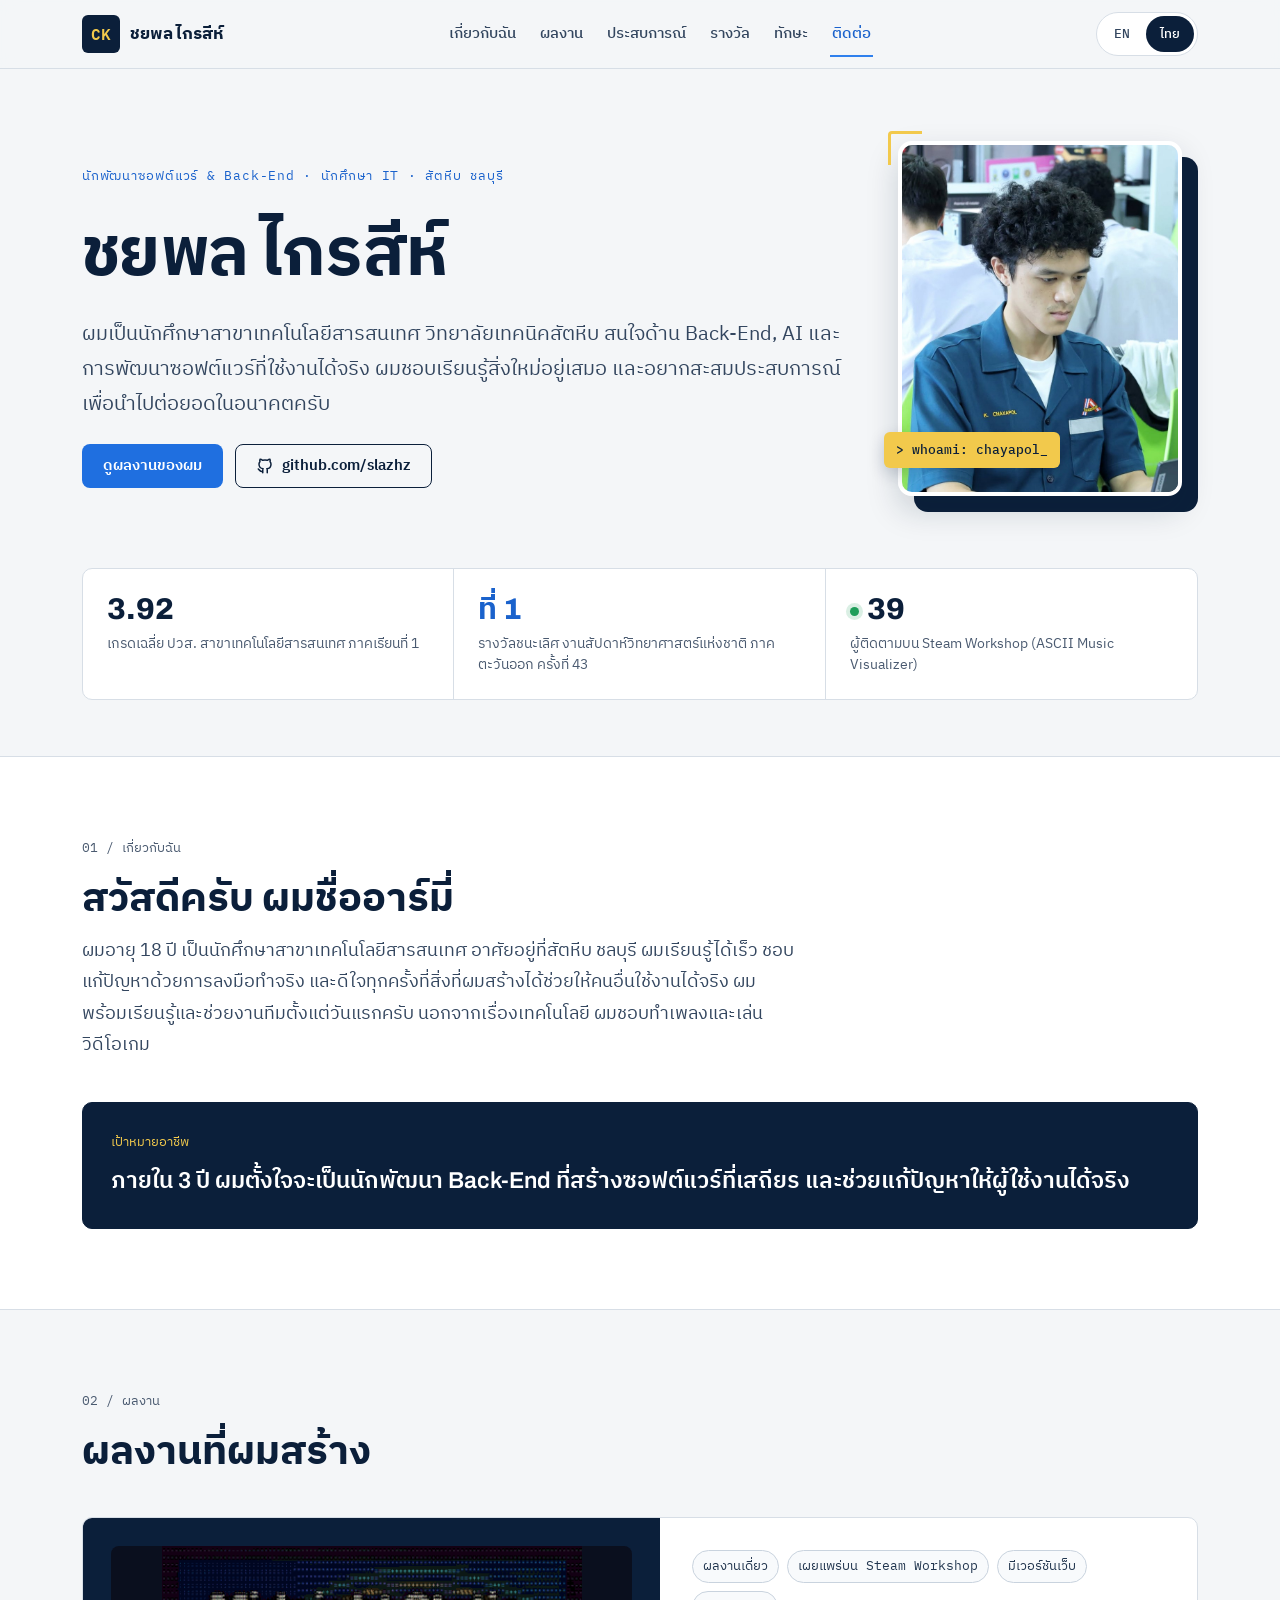
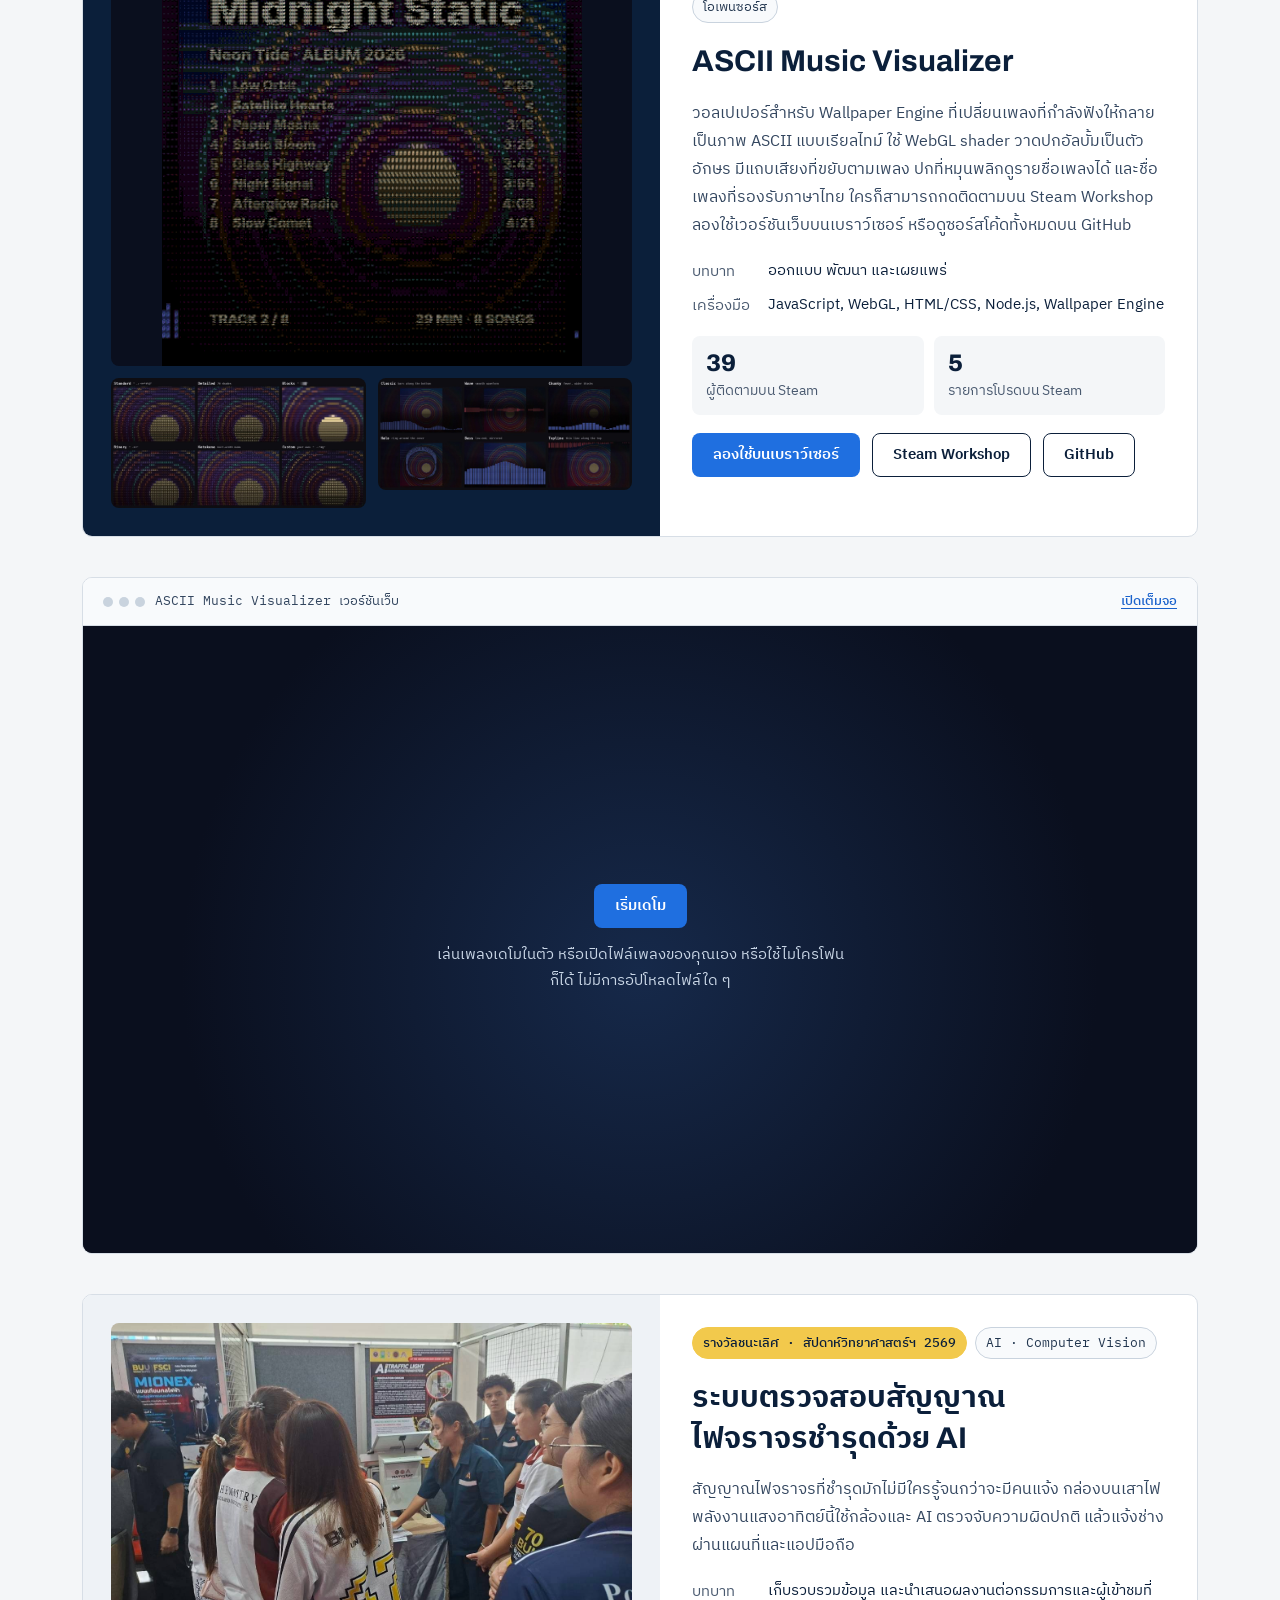
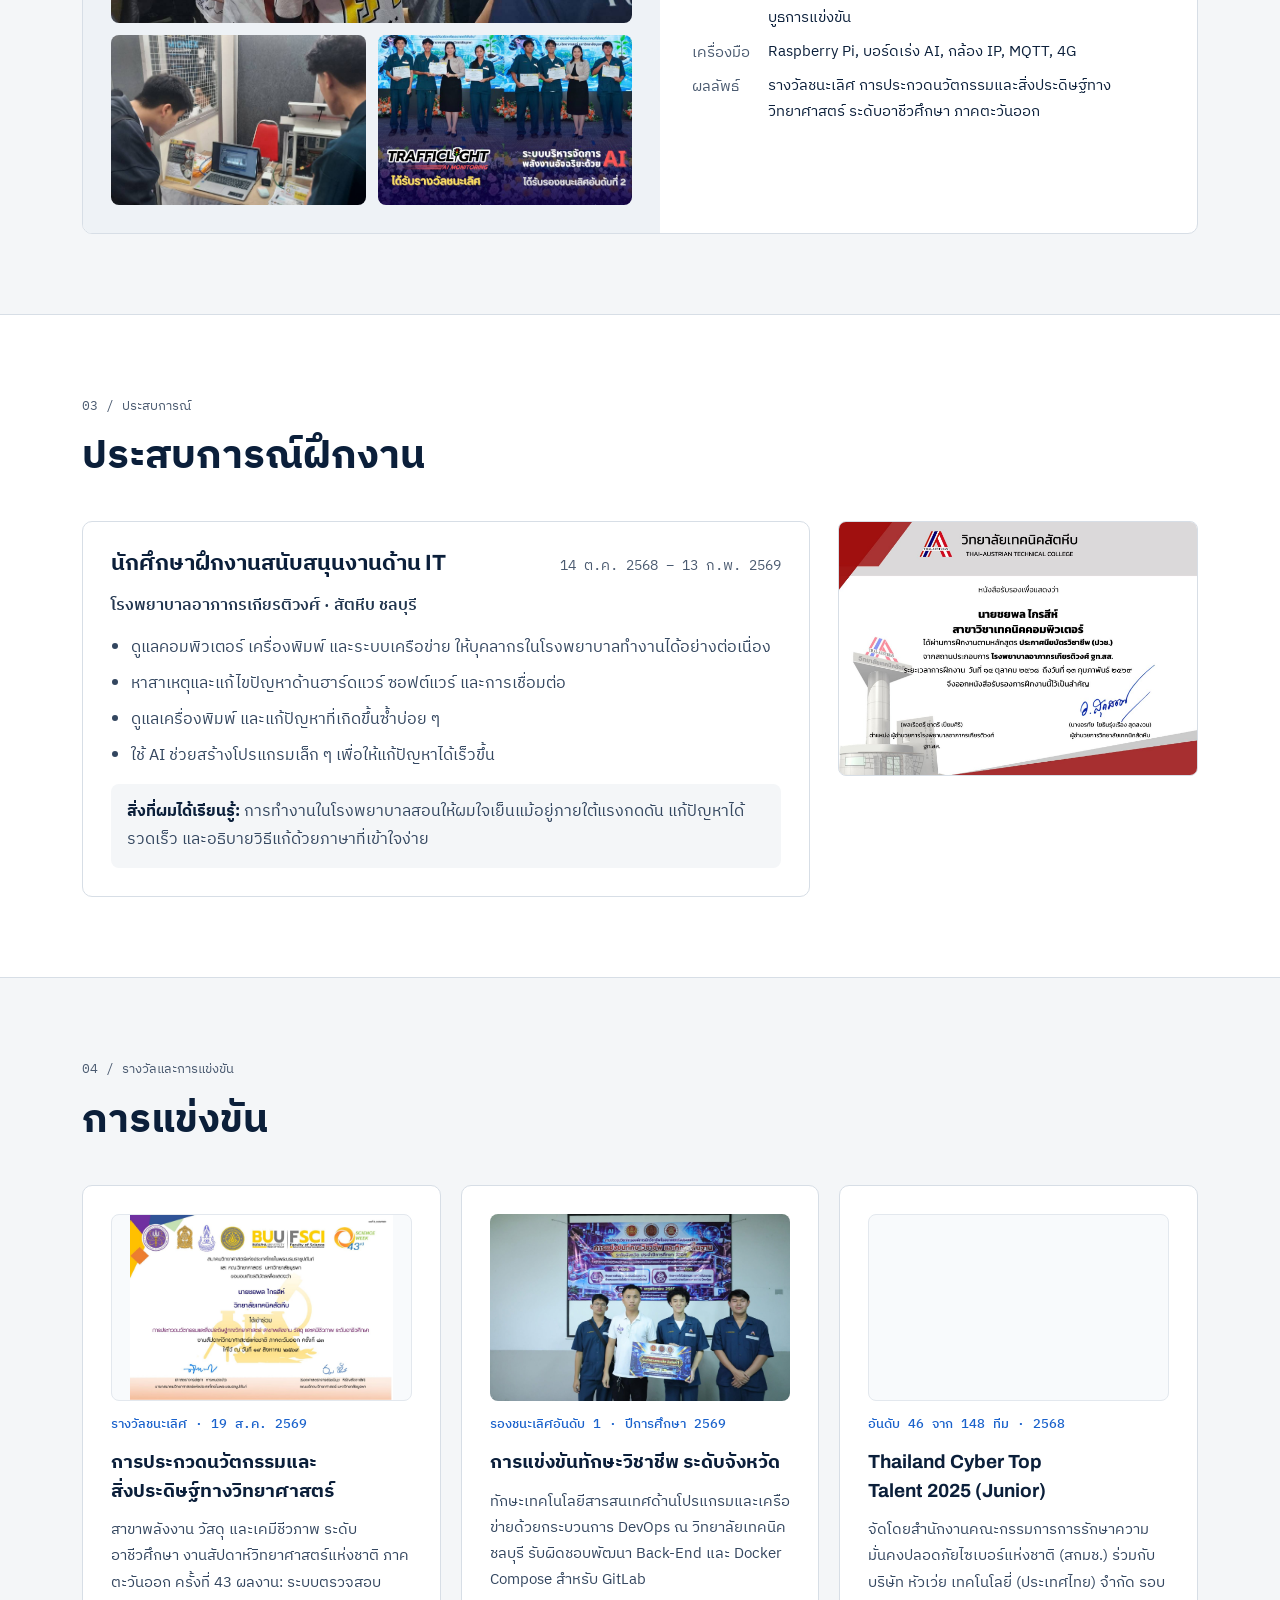
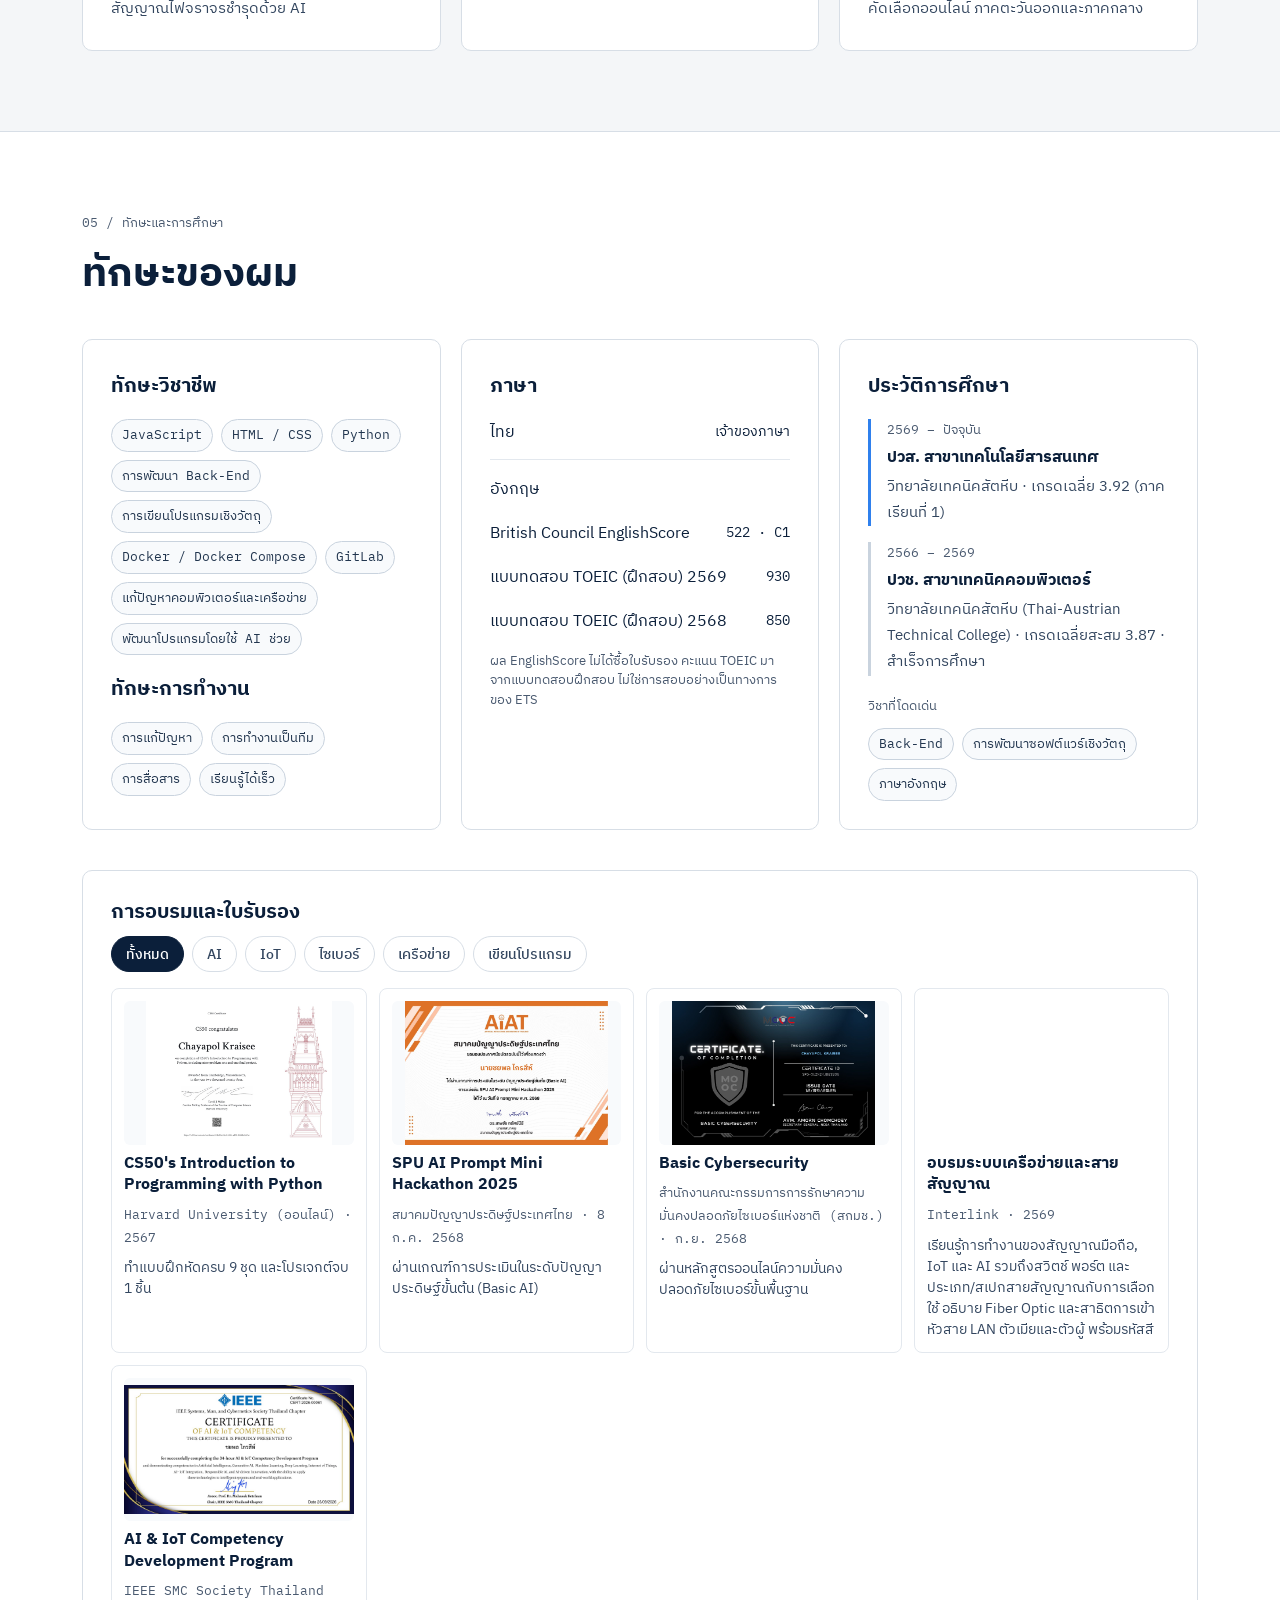
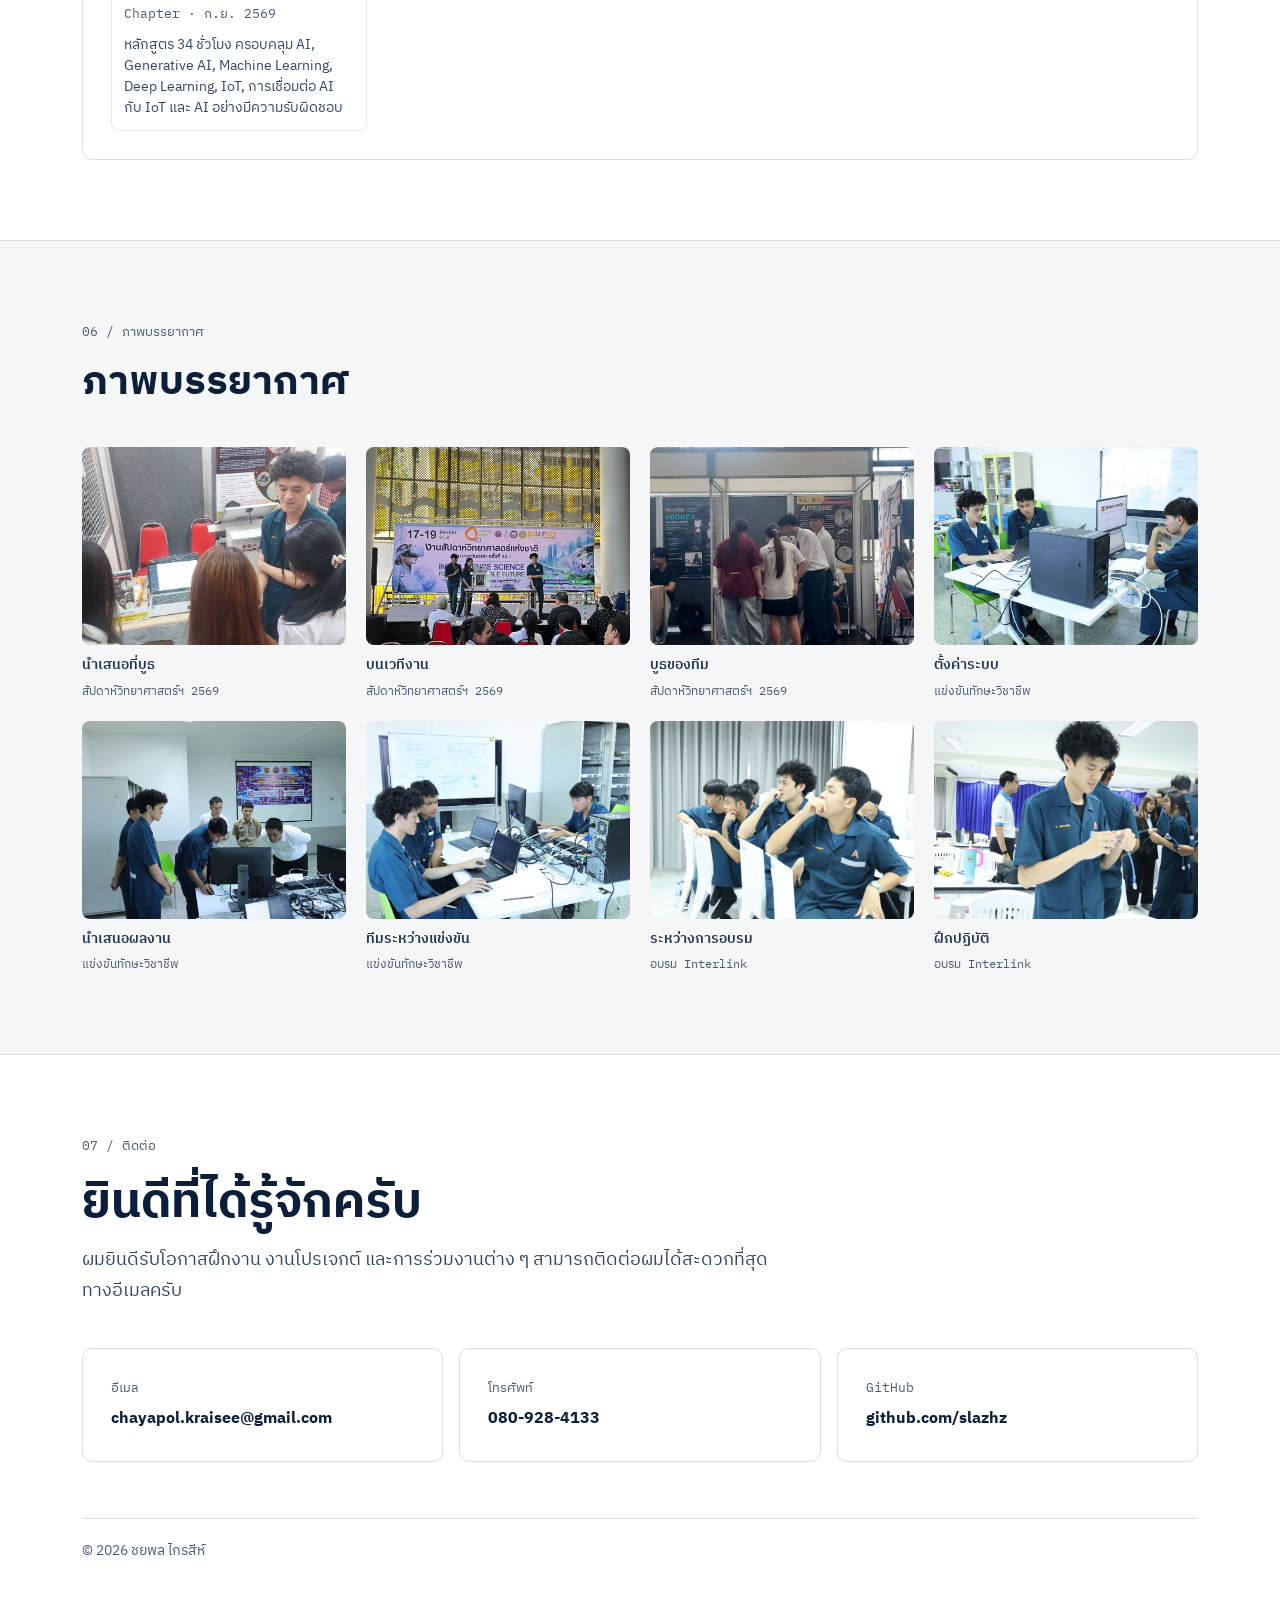
==== th/index.html @ 44bbb42d "feat: add interactive touches and pill language switch Certificate filters and viewer, nav highlight" ====
<!doctype html>
<html lang="th">
<head>
<meta charset="utf-8">
<meta name="viewport" content="width=device-width, initial-scale=1">
<title>ชยพล ไกรสีห์ — นักพัฒนา Back-End และนักศึกษา IT</title>
<meta name="description" content="พอร์ตโฟลิโอของชยพล ไกรสีห์ นักศึกษาสาขาเทคโนโลยีสารสนเทศ วิทยาลัยเทคนิคสัตหีบ ผู้สนใจด้าน Back-End, AI และ IoT รวมผลงาน ประสบการณ์ และรางวัล">
<link rel="canonical" href="https://slazhz.github.io/th/">
<link rel="alternate" hreflang="en" href="https://slazhz.github.io/">
<link rel="alternate" hreflang="th" href="https://slazhz.github.io/th/">
<link rel="alternate" hreflang="x-default" href="https://slazhz.github.io/">
<meta property="og:type" content="website">
<meta property="og:title" content="ชยพล ไกรสีห์ — พอร์ตโฟลิโอ">
<meta property="og:description" content="นักศึกษา IT ที่สร้างผลงานด้าน Back-End, AI และ IoT ผู้สร้าง ASCII Music Visualizer บน Steam Workshop">
<meta property="og:url" content="https://slazhz.github.io/th/">
<meta property="og:image" content="https://slazhz.github.io/assets/img/profile.jpg">
<meta name="twitter:card" content="summary">
<meta name="theme-color" content="#0B1F3A">
<link rel="icon" href="../assets/img/favicon.svg" type="image/svg+xml">
<link rel="preconnect" href="https://fonts.googleapis.com">
<link rel="preconnect" href="https://fonts.gstatic.com" crossorigin>
<link rel="stylesheet" href="https://fonts.googleapis.com/css2?family=Archivo:wght@500;700;800&family=IBM+Plex+Sans+Thai:wght@400;500;600;700&family=IBM+Plex+Sans:wght@400;500;600&family=IBM+Plex+Mono:wght@400;500;600&display=swap">
<link rel="stylesheet" href="../assets/css/style.css">
<script src="../assets/js/main.js" defer></script>
</head>
<body>
<a class="skip" href="#main">ข้ามไปยังเนื้อหา</a>

<header class="site-header">
  <div class="wrap">
    <a class="brand" href="#top" aria-label="ชยพล ไกรสีห์ กลับไปด้านบน">
      <span class="brand-mark" aria-hidden="true">CK</span>
      <span class="brand-name">ชยพล ไกรสีห์</span>
    </a>
    <nav class="nav" aria-label="หัวข้อ">
      <a href="#about">เกี่ยวกับฉัน</a>
      <a href="#projects">ผลงาน</a>
      <a href="#experience">ประสบการณ์</a>
      <a href="#awards">รางวัล</a>
      <a href="#skills">ทักษะ</a>
      <a href="#contact">ติดต่อ</a>
    </nav>
    <div class="lang" aria-label="ภาษา">
      <a href="../" lang="en" hreflang="en" title="Switch to English">EN</a>
      <span aria-current="true">ไทย</span>
    </div>
  </div>
</header>

<main id="main">

<section id="top" class="hero">
  <div class="wrap">
    <div class="hero-grid">
      <div class="hero-text">
        <p class="eyebrow">นักพัฒนาซอฟต์แวร์ &amp; Back-End · นักศึกษา IT · สัตหีบ ชลบุรี</p>
        <h1 class="hero-title">ชยพล ไกรสีห์</h1>
        <p class="lead">ผมเป็นนักศึกษาสาขาเทคโนโลยีสารสนเทศ วิทยาลัยเทคนิคสัตหีบ สนใจด้าน Back-End, AI และการพัฒนาซอฟต์แวร์ที่ใช้งานได้จริง ผมชอบเรียนรู้สิ่งใหม่อยู่เสมอ และอยากสะสมประสบการณ์เพื่อนำไปต่อยอดในอนาคตครับ</p>
        <div class="actions">
          <a class="btn btn-primary" href="#projects">ดูผลงานของผม</a>
          <a class="btn btn-ghost" href="https://github.com/slazhz">
            <svg width="18" height="18" viewBox="0 0 24 24" fill="none" stroke="currentColor" stroke-width="2" stroke-linecap="round" stroke-linejoin="round" aria-hidden="true"><path d="M9 19c-4.3 1.4-4.3-2.5-6-3m12 5v-3.5c0-1 .1-1.4-.5-2 2.8-.3 5.5-1.4 5.5-6a4.6 4.6 0 0 0-1.3-3.2 4.2 4.2 0 0 0-.1-3.2s-1.1-.3-3.5 1.3a12.3 12.3 0 0 0-6.2 0C6.5 2.8 5.4 3.1 5.4 3.1a4.2 4.2 0 0 0-.1 3.2A4.6 4.6 0 0 0 4 9.5c0 4.6 2.7 5.7 5.5 6-.6.6-.6 1.2-.5 2V21"/></svg>
            github.com/slazhz
          </a>
        </div>
      </div>
      <div class="portrait">
        <img src="../assets/img/profile.jpg" width="800" height="1000" alt="ชยพล ไกรสีห์ ขณะทำงานบนโน้ตบุ๊ก" fetchpriority="high">
        <span class="portrait-tag">&gt; whoami: chayapol_</span>
      </div>
    </div>

    <div class="stats">
      <div class="stat">
        <div class="stat-n">3.92</div>
        <div class="stat-l">เกรดเฉลี่ย ปวส. สาขาเทคโนโลยีสารสนเทศ ภาคเรียนที่ 1</div>
      </div>
      <div class="stat">
        <div class="stat-n hi">ที่ 1</div>
        <div class="stat-l">รางวัลชนะเลิศ งานสัปดาห์วิทยาศาสตร์แห่งชาติ ภาคตะวันออก ครั้งที่ 43</div>
      </div>
      <div class="stat">
        <div class="stat-n"><span class="live-dot" aria-hidden="true"></span><span data-steam="subscriptions">Live</span></div>
        <div class="stat-l">ผู้ติดตามบน Steam Workshop (ASCII Music Visualizer)</div>
      </div>
    </div>
  </div>
</section>

<section id="about" class="section section--white">
  <div class="wrap">
    <div class="section-head">
      <span class="secnum">01 / เกี่ยวกับฉัน</span>
      <h2 class="h2">สวัสดีครับ ผมชื่ออาร์มี่</h2>
      <p class="lead">ผมอายุ 18 ปี เป็นนักศึกษาสาขาเทคโนโลยีสารสนเทศ อาศัยอยู่ที่สัตหีบ ชลบุรี ผมเรียนรู้ได้เร็ว ชอบแก้ปัญหาด้วยการลงมือทำจริง และดีใจทุกครั้งที่สิ่งที่ผมสร้างได้ช่วยให้คนอื่นใช้งานได้จริง ผมพร้อมเรียนรู้และช่วยงานทีมตั้งแต่วันแรกครับ นอกจากเรื่องเทคโนโลยี ผมชอบทำเพลงและเล่นวิดีโอเกม</p>
    </div>
    <div class="card goal">
      <span class="goal-label">เป้าหมายอาชีพ</span>
      <p>ภายใน 3 ปี ผมตั้งใจจะเป็นนักพัฒนา Back-End ที่สร้างซอฟต์แวร์ที่เสถียร และช่วยแก้ปัญหาให้ผู้ใช้งานได้จริง</p>
    </div>
  </div>
</section>

<section id="projects" class="section">
  <div class="wrap">
    <div class="section-head">
      <span class="secnum">02 / ผลงาน</span>
      <h2 class="h2">ผลงานที่ผมสร้าง</h2>
    </div>

    <article class="card project" aria-labelledby="p-amv">
      <div class="project-media project-media--dark">
        <img src="../assets/img/visualizer.gif" width="400" height="400" alt="วอลเปเปอร์ขณะเล่นเพลง แสดงเป็นภาพ ASCII แบบเรียลไทม์" style="aspect-ratio: 1 / 1; max-height: 420px; object-fit: contain; background: #0A0F1E">
        <div class="pair">
          <img src="../assets/img/charsets.jpg" width="1200" height="614" loading="lazy" decoding="async" alt="ภาพเดียวกันวาดด้วยชุดตัวอักษร 6 แบบ">
          <img src="../assets/img/bars.jpg" width="1200" height="528" loading="lazy" decoding="async" alt="แถบเสียง 6 รูปแบบ">
        </div>
      </div>
      <div class="project-body">
        <div class="tags"><span class="tag">ผลงานเดี่ยว</span><span class="tag">เผยแพร่บน Steam Workshop</span><span class="tag">มีเวอร์ชันเว็บ</span><span class="tag">โอเพนซอร์ส</span></div>
        <h3 id="p-amv" class="project-title">ASCII Music Visualizer</h3>
        <p>วอลเปเปอร์สำหรับ Wallpaper Engine ที่เปลี่ยนเพลงที่กำลังฟังให้กลายเป็นภาพ ASCII แบบเรียลไทม์ ใช้ WebGL shader วาดปกอัลบั้มเป็นตัวอักษร มีแถบเสียงที่ขยับตามเพลง ปกที่หมุนพลิกดูรายชื่อเพลงได้ และชื่อเพลงที่รองรับภาษาไทย ใครก็สามารถกดติดตามบน Steam Workshop ลองใช้เวอร์ชันเว็บบนเบราว์เซอร์ หรือดูซอร์สโค้ดทั้งหมดบน GitHub</p>
        <dl class="facts">
          <dt>บทบาท</dt><dd>ออกแบบ พัฒนา และเผยแพร่</dd>
          <dt>เครื่องมือ</dt><dd>JavaScript, WebGL, HTML/CSS, Node.js, Wallpaper Engine</dd>
        </dl>
        <div class="mini-stats">
          <div><div class="stat-n" data-steam="subscriptions">—</div><div class="stat-l">ผู้ติดตามบน Steam</div></div>
          <div><div class="stat-n" data-steam="favorited">—</div><div class="stat-l">รายการโปรดบน Steam</div></div>
        </div>
        <div class="actions">
          <a class="btn btn-primary" href="#web-demo">ลองใช้บนเบราว์เซอร์</a>
          <a class="btn btn-ghost" href="https://steamcommunity.com/sharedfiles/filedetails/?id=3840312660">Steam Workshop</a>
          <a class="btn btn-ghost" href="https://github.com/slazhz/ascii-music-visualizer">GitHub</a>
        </div>
      </div>
    </article>

    <div id="web-demo" class="card demo">
      <div class="demo-bar">
        <span class="demo-title"><span class="demo-dots" aria-hidden="true"><i></i><i></i><i></i></span>ASCII Music Visualizer เวอร์ชันเว็บ</span>
        <a href="https://slazhz.github.io/ascii-music-visualizer/">เปิดเต็มจอ</a>
      </div>
      <div class="demo-stage" data-src="https://slazhz.github.io/ascii-music-visualizer/wallpaper/" data-title="เดโม ASCII Music Visualizer บนเว็บ">
        <div class="demo-start">
          <button type="button" class="btn btn-primary" data-demo-start>เริ่มเดโม</button>
          <p>เล่นเพลงเดโมในตัว หรือเปิดไฟล์เพลงของคุณเอง หรือใช้ไมโครโฟนก็ได้ ไม่มีการอัปโหลดไฟล์ใด ๆ</p>
        </div>
      </div>
    </div>

    <article class="card project" aria-labelledby="p-traffic">
      <div class="project-media">
        <img src="../assets/img/traffic-booth.jpg" width="1280" height="960" loading="lazy" decoding="async" alt="นำเสนอผลงานต่อผู้เข้าชมที่บูธการแข่งขัน" style="height: 300px">
        <div class="pair">
          <img src="../assets/img/traffic-laptop.jpg" width="1280" height="720" loading="lazy" decoding="async" alt="ระบบตรวจจับทำงานบนโน้ตบุ๊กที่บูธ" style="height: 170px">
          <img src="../assets/img/traffic-award.jpg" width="760" height="761" loading="lazy" decoding="async" alt="ทีมรับรางวัลชนะเลิศ งานสัปดาห์วิทยาศาสตร์แห่งชาติ" style="height: 170px; object-position: center 45%">
        </div>
      </div>
      <div class="project-body">
        <div class="tags"><span class="tag tag--award">รางวัลชนะเลิศ · สัปดาห์วิทยาศาสตร์ฯ 2569</span><span class="tag">AI · Computer Vision</span></div>
        <h3 id="p-traffic" class="project-title">ระบบตรวจสอบสัญญาณไฟจราจรชำรุดด้วย AI</h3>
        <p>สัญญาณไฟจราจรที่ชำรุดมักไม่มีใครรู้จนกว่าจะมีคนแจ้ง กล่องบนเสาไฟพลังงานแสงอาทิตย์นี้ใช้กล้องและ AI ตรวจจับความผิดปกติ แล้วแจ้งช่างผ่านแผนที่และแอปมือถือ</p>
        <dl class="facts">
          <dt>บทบาท</dt><dd>เก็บรวบรวมข้อมูล และนำเสนอผลงานต่อกรรมการและผู้เข้าชมที่บูธการแข่งขัน</dd>
          <dt>เครื่องมือ</dt><dd>Raspberry Pi, บอร์ดเร่ง AI, กล้อง IP, MQTT, 4G</dd>
          <dt>ผลลัพธ์</dt><dd>รางวัลชนะเลิศ การประกวดนวัตกรรมและสิ่งประดิษฐ์ทางวิทยาศาสตร์ ระดับอาชีวศึกษา ภาคตะวันออก</dd>
        </dl>
      </div>
    </article>
  </div>
</section>

<section id="experience" class="section section--white">
  <div class="wrap">
    <div class="section-head">
      <span class="secnum">03 / ประสบการณ์</span>
      <h2 class="h2">ประสบการณ์ฝึกงาน</h2>
    </div>
    <div class="xp">
      <div class="card">
        <div class="xp-head">
          <h3 class="h3">นักศึกษาฝึกงานสนับสนุนงานด้าน IT</h3>
          <span class="xp-when">14 ต.ค. 2568 – 13 ก.พ. 2569</span>
        </div>
        <p class="xp-where">โรงพยาบาลอาภากรเกียรติวงศ์ · สัตหีบ ชลบุรี</p>
        <ul class="dots">
          <li>ดูแลคอมพิวเตอร์ เครื่องพิมพ์ และระบบเครือข่าย ให้บุคลากรในโรงพยาบาลทำงานได้อย่างต่อเนื่อง</li>
          <li>หาสาเหตุและแก้ไขปัญหาด้านฮาร์ดแวร์ ซอฟต์แวร์ และการเชื่อมต่อ</li>
          <li>ดูแลเครื่องพิมพ์ และแก้ปัญหาที่เกิดขึ้นซ้ำบ่อย ๆ</li>
          <li>ใช้ AI ช่วยสร้างโปรแกรมเล็ก ๆ เพื่อให้แก้ปัญหาได้เร็วขึ้น</li>
        </ul>
        <p class="learned"><strong>สิ่งที่ผมได้เรียนรู้:</strong> การทำงานในโรงพยาบาลสอนให้ผมใจเย็นแม้อยู่ภายใต้แรงกดดัน แก้ปัญหาได้รวดเร็ว และอธิบายวิธีแก้ด้วยภาษาที่เข้าใจง่าย</p>
      </div>
      <img class="cert" src="../assets/img/cert-internship.jpg" width="1400" height="990" loading="lazy" decoding="async" alt="หนังสือรับรองการฝึกงาน โรงพยาบาลอาภากรเกียรติวงศ์">
    </div>
  </div>
</section>

<section id="awards" class="section">
  <div class="wrap">
    <div class="section-head">
      <span class="secnum">04 / รางวัลและการแข่งขัน</span>
      <h2 class="h2">การแข่งขัน</h2>
    </div>
    <div class="grid-3">
      <div class="card award">
        <img class="contain" src="../assets/img/cert-sciweek.jpg" width="1400" height="991" loading="lazy" decoding="async" alt="เกียรติบัตร งานสัปดาห์วิทยาศาสตร์แห่งชาติ ภาคตะวันออก ครั้งที่ 43">
        <span class="award-when">รางวัลชนะเลิศ · 19 ส.ค. 2569</span>
        <h3>การประกวดนวัตกรรมและสิ่งประดิษฐ์ทางวิทยาศาสตร์</h3>
        <p>สาขาพลังงาน วัสดุ และเคมีชีวภาพ ระดับอาชีวศึกษา งานสัปดาห์วิทยาศาสตร์แห่งชาติ ภาคตะวันออก ครั้งที่ 43 ผลงาน: ระบบตรวจสอบสัญญาณไฟจราจรชำรุดด้วย AI</p>
      </div>
      <div class="card award">
        <img class="cover" src="../assets/img/devops-award.jpg" width="1600" height="1066" loading="lazy" decoding="async" alt="ทีมรับรางวัลรองชนะเลิศอันดับ 1 การแข่งขันทักษะวิชาชีพ" style="object-position: center 60%">
        <span class="award-when">รองชนะเลิศอันดับ 1 · ปีการศึกษา 2569</span>
        <h3>การแข่งขันทักษะวิชาชีพ ระดับจังหวัด</h3>
        <p>ทักษะเทคโนโลยีสารสนเทศด้านโปรแกรมและเครือข่ายด้วยกระบวนการ DevOps ณ วิทยาลัยเทคนิคชลบุรี รับผิดชอบพัฒนา Back-End และ Docker Compose สำหรับ GitLab</p>
      </div>
      <div class="card award">
        <img class="contain" src="../assets/img/cert-cyber.jpg" width="990" height="1400" loading="lazy" decoding="async" alt="เกียรติบัตร Thailand Cyber Top Talent 2025">
        <span class="award-when">อันดับ 46 จาก 148 ทีม · 2568</span>
        <h3>Thailand Cyber Top Talent 2025 (Junior)</h3>
        <p>จัดโดยสำนักงานคณะกรรมการการรักษาความมั่นคงปลอดภัยไซเบอร์แห่งชาติ (สกมช.) ร่วมกับ บริษัท หัวเว่ย เทคโนโลยี่ (ประเทศไทย) จำกัด รอบคัดเลือกออนไลน์ ภาคตะวันออกและภาคกลาง</p>
      </div>
    </div>
  </div>
</section>

<section id="skills" class="section section--white">
  <div class="wrap">
    <div class="section-head">
      <span class="secnum">05 / ทักษะและการศึกษา</span>
      <h2 class="h2">ทักษะของผม</h2>
    </div>
    <div class="skills">
      <div class="card">
        <h3>ทักษะวิชาชีพ</h3>
        <div class="tags"><span class="tag">JavaScript</span><span class="tag">HTML / CSS</span><span class="tag">Python</span><span class="tag">การพัฒนา Back-End</span><span class="tag">การเขียนโปรแกรมเชิงวัตถุ</span><span class="tag">Docker / Docker Compose</span><span class="tag">GitLab</span><span class="tag">แก้ปัญหาคอมพิวเตอร์และเครือข่าย</span><span class="tag">พัฒนาโปรแกรมโดยใช้ AI ช่วย</span></div>
        <h3>ทักษะการทำงาน</h3>
        <div class="tags"><span class="tag">การแก้ปัญหา</span><span class="tag">การทำงานเป็นทีม</span><span class="tag">การสื่อสาร</span><span class="tag">เรียนรู้ได้เร็ว</span></div>
      </div>
      <div class="card">
        <h3>ภาษา</h3>
        <div class="row row--line"><span>ไทย</span><span class="mono">เจ้าของภาษา</span></div>
        <span>อังกฤษ</span>
        <div class="row"><span>British Council EnglishScore</span><span class="mono">522 · C1</span></div>
        <div class="row"><span>แบบทดสอบ TOEIC (ฝึกสอบ) 2569</span><span class="mono">930</span></div>
        <div class="row"><span>แบบทดสอบ TOEIC (ฝึกสอบ) 2568</span><span class="mono">850</span></div>
        <p class="note">ผล EnglishScore ไม่ได้ซื้อใบรับรอง คะแนน TOEIC มาจากแบบทดสอบฝึกสอบ ไม่ใช่การสอบอย่างเป็นทางการของ ETS</p>
      </div>
      <div class="card">
        <h3>ประวัติการศึกษา</h3>
        <div class="edu edu--now">
          <span class="mono">2569 – ปัจจุบัน</span>
          <strong>ปวส. สาขาเทคโนโลยีสารสนเทศ</strong>
          <span>วิทยาลัยเทคนิคสัตหีบ · เกรดเฉลี่ย 3.92 (ภาคเรียนที่ 1)</span>
        </div>
        <div class="edu">
          <span class="mono">2566 – 2569</span>
          <strong>ปวช. สาขาเทคนิคคอมพิวเตอร์</strong>
          <span>วิทยาลัยเทคนิคสัตหีบ (Thai-Austrian Technical College) · เกรดเฉลี่ยสะสม 3.87 · สำเร็จการศึกษา</span>
        </div>
        <div>
          <span class="mono" style="font-size: 13px; color: var(--muted)">วิชาที่โดดเด่น</span>
          <div class="tags" style="margin-top: 8px"><span class="tag">Back-End</span><span class="tag">การพัฒนาซอฟต์แวร์เชิงวัตถุ</span><span class="tag">ภาษาอังกฤษ</span></div>
        </div>
      </div>
    </div>

    <div class="card" style="display: flex; flex-direction: column; gap: 12px">
      <h3 class="h3" style="font-size: 20px">การอบรมและใบรับรอง</h3>
      <div class="trainings">
        <div class="training" data-tags="programming">
          <img class="contain" src="../assets/img/cert-cs50.jpg" width="1400" height="1082" loading="lazy" decoding="async" alt="ใบรับรอง CS50">
          <strong>CS50's Introduction to Programming with Python</strong>
          <span class="mono">Harvard University (ออนไลน์) · 2567</span>
          <span>ทำแบบฝึกหัดครบ 9 ชุด และโปรเจกต์จบ 1 ชิ้น</span>
        </div>
        <div class="training" data-tags="ai">
          <img class="contain" src="../assets/img/cert-aiat.jpg" width="1400" height="990" loading="lazy" decoding="async" alt="ใบรับรอง Basic AI สมาคมปัญญาประดิษฐ์ประเทศไทย">
          <strong>SPU AI Prompt Mini Hackathon 2025</strong>
          <span class="mono">สมาคมปัญญาประดิษฐ์ประเทศไทย · 8 ก.ค. 2568</span>
          <span>ผ่านเกณฑ์การประเมินในระดับปัญญาประดิษฐ์ขั้นต้น (Basic AI)</span>
        </div>
        <div class="training" data-tags="cyber">
          <img class="contain" src="../assets/img/cert-ncsa.jpg" width="1400" height="990" loading="lazy" decoding="async" alt="ใบรับรองหลักสูตร Basic Cybersecurity จาก สกมช.">
          <strong>Basic Cybersecurity</strong>
          <span class="mono">สำนักงานคณะกรรมการการรักษาความมั่นคงปลอดภัยไซเบอร์แห่งชาติ (สกมช.) · ก.ย. 2568</span>
          <span>ผ่านหลักสูตรออนไลน์ความมั่นคงปลอดภัยไซเบอร์ขั้นพื้นฐาน</span>
        </div>
        <div class="training" data-tags="networking iot">
          <img class="cover" src="../assets/img/interlink.jpg" width="1600" height="900" loading="lazy" decoding="async" alt="ฝึกเข้าสายแลนในการอบรม Interlink">
          <strong>อบรมระบบเครือข่ายและสายสัญญาณ</strong>
          <span class="mono">Interlink · 2569</span>
          <span>เรียนรู้การทำงานของสัญญาณมือถือ, IoT และ AI รวมถึงสวิตช์ พอร์ต และประเภท/สเปกสายสัญญาณกับการเลือกใช้ อธิบาย Fiber Optic และสาธิตการเข้าหัวสาย LAN ตัวเมียและตัวผู้ พร้อมรหัสสี</span>
        </div>
        <div class="training" data-tags="ai iot">
          <img class="contain" src="../assets/img/cert-ieee-aiot.jpg" width="1400" height="788" loading="lazy" decoding="async" alt="ใบรับรองสมรรถนะด้าน AI และ IoT จาก IEEE SMC Thailand Chapter">
          <strong>AI &amp; IoT Competency Development Program</strong>
          <span class="mono">IEEE SMC Society Thailand Chapter · ก.ย. 2569</span>
          <span>หลักสูตร 34 ชั่วโมง ครอบคลุม AI, Generative AI, Machine Learning, Deep Learning, IoT, การเชื่อมต่อ AI กับ IoT และ AI อย่างมีความรับผิดชอบ</span>
        </div>
      </div>
    </div>
  </div>
</section>

<section id="gallery" class="section">
  <div class="wrap">
    <div class="section-head">
      <span class="secnum">06 / ภาพบรรยากาศ</span>
      <h2 class="h2">ภาพบรรยากาศ</h2>
    </div>
    <div class="gallery">
      <figure><a href="../assets/img/g-sci-1.jpg"><img src="../assets/img/g-sci-1.jpg" width="1000" height="563" loading="lazy" decoding="async" alt="นำเสนอที่บูธ สัปดาห์วิทยาศาสตร์ฯ 2569"></a><figcaption><span>นำเสนอที่บูธ</span><span>สัปดาห์วิทยาศาสตร์ฯ 2569</span></figcaption></figure>
      <figure><a href="../assets/img/g-sci-3.jpg"><img src="../assets/img/g-sci-3.jpg" width="1000" height="750" loading="lazy" decoding="async" alt="บนเวทีงาน สัปดาห์วิทยาศาสตร์ฯ 2569"></a><figcaption><span>บนเวทีงาน</span><span>สัปดาห์วิทยาศาสตร์ฯ 2569</span></figcaption></figure>
      <figure><a href="../assets/img/g-sci-4.jpg"><img src="../assets/img/g-sci-4.jpg" width="1000" height="563" loading="lazy" decoding="async" alt="บูธของทีม สัปดาห์วิทยาศาสตร์ฯ 2569"></a><figcaption><span>บูธของทีม</span><span>สัปดาห์วิทยาศาสตร์ฯ 2569</span></figcaption></figure>
      <figure><a href="../assets/img/g-dev-1.jpg"><img src="../assets/img/g-dev-1.jpg" width="1000" height="667" loading="lazy" decoding="async" alt="ตั้งค่าระบบ แข่งขันทักษะวิชาชีพ"></a><figcaption><span>ตั้งค่าระบบ</span><span>แข่งขันทักษะวิชาชีพ</span></figcaption></figure>
      <figure><a href="../assets/img/g-dev-3.jpg"><img src="../assets/img/g-dev-3.jpg" width="1000" height="667" loading="lazy" decoding="async" alt="นำเสนอผลงาน แข่งขันทักษะวิชาชีพ"></a><figcaption><span>นำเสนอผลงาน</span><span>แข่งขันทักษะวิชาชีพ</span></figcaption></figure>
      <figure><a href="../assets/img/g-dev-4.jpg"><img src="../assets/img/g-dev-4.jpg" width="1000" height="667" loading="lazy" decoding="async" alt="ทีมระหว่างแข่งขัน แข่งขันทักษะวิชาชีพ"></a><figcaption><span>ทีมระหว่างแข่งขัน</span><span>แข่งขันทักษะวิชาชีพ</span></figcaption></figure>
      <figure><a href="../assets/img/g-int-1.jpg"><img src="../assets/img/g-int-1.jpg" width="1000" height="563" loading="lazy" decoding="async" alt="ระหว่างการอบรม Interlink"></a><figcaption><span>ระหว่างการอบรม</span><span>อบรม Interlink</span></figcaption></figure>
      <figure><a href="../assets/img/g-int-2.jpg"><img src="../assets/img/g-int-2.jpg" width="1000" height="563" loading="lazy" decoding="async" alt="ฝึกปฏิบัติ อบรม Interlink"></a><figcaption><span>ฝึกปฏิบัติ</span><span>อบรม Interlink</span></figcaption></figure>
    </div>
  </div>
</section>

<section id="contact" class="section section--white">
  <div class="wrap">
    <div class="section-head">
      <span class="secnum">07 / ติดต่อ</span>
      <h2 class="h2 contact-title">ยินดีที่ได้รู้จักครับ</h2>
      <p class="lead">ผมยินดีรับโอกาสฝึกงาน งานโปรเจกต์ และการร่วมงานต่าง ๆ สามารถติดต่อผมได้สะดวกที่สุดทางอีเมลครับ</p>
    </div>
    <div class="contact">
      <a class="card" href="mailto:chayapol.kraisee@gmail.com"><span class="mono">อีเมล</span><strong>chayapol.kraisee@gmail.com</strong></a>
      <a class="card" href="tel:+66809284133"><span class="mono">โทรศัพท์</span><strong>080-928-4133</strong></a>
      <a class="card" href="https://github.com/slazhz"><span class="mono">GitHub</span><strong>github.com/slazhz</strong></a>
    </div>
    <footer class="site-footer">© 2026 ชยพล ไกรสีห์</footer>
  </div>
</section>

</main>

<dialog id="lightbox" class="lightbox" aria-label="รูปภาพ">
  <button type="button" class="lb-close">ปิด</button>
  <button type="button" class="lb-prev" aria-label="ก่อนหน้า">&lsaquo;</button>
  <button type="button" class="lb-next" aria-label="ถัดไป">&rsaquo;</button>
  <img alt="">
  <p></p>
</dialog>
</body>
</html>
---- assets/css/style.css ----
/* Chayapol Kraisee — portfolio
   Palette: light grey ground, navy text and bands, blue for actions, yellow for highlights.
   Layout: one centred column (max 1180px); sections alternate grey and white. */

:root {
  --bg: #F4F6F8;
  --surface: #FFFFFF;
  --navy: #0B1F3A;
  --navy-2: #16294A;
  --text: #0B1F3A;
  --text-2: #33465F;
  --muted: #4A5A70;
  --line: #D7DEE6;
  --line-2: #E3E8EE;
  --blue: #2F80ED;          /* decoration: focus rings, dots, underlines */
  --blue-ink: #1A62CC;      /* links on light backgrounds (5.3:1) */
  --blue-btn: #1F6FE0;      /* primary buttons, white text (4.8:1) */
  --blue-btn-hover: #1A5FC2;
  --blue-on-navy: #7FB2FF;  /* links and labels on navy */
  --yellow: #F2C94C;        /* highlights, always with navy text */
  --yellow-soft: #FDF3D3;

  --font-display: 'Archivo', system-ui, sans-serif;
  --font-body: 'IBM Plex Sans', system-ui, sans-serif;
  --font-mono: 'IBM Plex Mono', ui-monospace, monospace;
  --lh: 1.6;
  --radius: 10px;
  color-scheme: light;
}

html[lang="th"] {
  --font-display: 'Archivo', 'IBM Plex Sans Thai', system-ui, sans-serif;
  --font-body: 'IBM Plex Sans Thai', 'IBM Plex Sans', system-ui, sans-serif;
  --font-mono: 'IBM Plex Mono', 'IBM Plex Sans Thai', ui-monospace, monospace;
  --lh: 1.75;
}

*, *::before, *::after { box-sizing: border-box; }
html { scroll-behavior: smooth; scroll-padding-top: 84px; }
body {
  margin: 0;
  background: var(--bg);
  color: var(--text);
  font-family: var(--font-body);
  font-size: 16px;
  line-height: var(--lh);
  -webkit-font-smoothing: antialiased;
}
img { max-width: 100%; height: auto; display: block; }
a { color: var(--blue-ink); text-underline-offset: 3px; }
a:hover { color: var(--navy); }
:focus-visible { outline: 3px solid var(--blue); outline-offset: 3px; border-radius: 4px; }
h1, h2, h3 { text-wrap: balance; }

.wrap { max-width: 1180px; margin: 0 auto; padding: 0 32px; }
.mono { font-family: var(--font-mono); }
.skip {
  position: absolute; left: 16px; top: -60px; z-index: 100;
  background: var(--navy); color: #fff; padding: 10px 16px; border-radius: 6px;
}
.skip:focus { top: 12px; color: #fff; }

/* ---------- Header ---------- */
.site-header {
  position: sticky; top: 0; z-index: 40;
  background: rgba(244, 246, 248, 0.92);
  backdrop-filter: blur(8px);
  border-bottom: 1px solid var(--line);
}
.site-header .wrap {
  display: flex; align-items: center; justify-content: space-between; gap: 16px;
  min-height: 68px; flex-wrap: wrap;
}
.brand { display: flex; align-items: center; gap: 10px; color: var(--navy); text-decoration: none; }
.brand-mark {
  display: inline-flex; width: 38px; height: 38px; align-items: center; justify-content: center;
  background: var(--navy); color: var(--yellow); border-radius: 6px;
  font-family: var(--font-mono); font-weight: 600;
}
.brand-name { font-family: var(--font-display); font-weight: 700; font-size: 17px; }
.nav { display: flex; gap: 20px; flex-wrap: wrap; }
.nav a { color: var(--text-2); text-decoration: none; font-size: 15px; font-weight: 500; padding: 10px 2px; }
.nav a:hover { color: var(--blue-ink); }
/* Language switch: a round-ended pill with both languages; the current one is filled */
.lang {
  display: flex; align-items: center; gap: 2px; padding: 3px; flex: none;
  border: 1px solid var(--line); border-radius: 999px; background: var(--surface);
}
.lang > * {
  display: inline-flex; align-items: center; min-height: 36px; padding: 0 14px; border-radius: 999px;
  font-family: var(--font-mono); font-size: 13px; font-weight: 500; text-decoration: none; color: var(--text-2);
  transition: background .2s ease, color .2s ease;
}
.lang [aria-current] { background: var(--navy); color: #fff; }
.lang a:hover { background: var(--yellow-soft); color: var(--navy); }

/* Nav: current section */
.nav a[aria-current] { color: var(--blue-ink); box-shadow: inset 0 -2px 0 var(--blue); }

/* ---------- Buttons ---------- */
.btn {
  display: inline-flex; align-items: center; gap: 8px; min-height: 44px; padding: 0 20px;
  border-radius: 8px; font-weight: 600; font-size: 15px; text-decoration: none; cursor: pointer;
  border: 1.5px solid transparent; font-family: inherit;
}
.btn-primary { background: var(--blue-btn); color: #fff; }
.btn-primary:hover { background: var(--blue-btn-hover); color: #fff; }
.btn-ghost { border-color: var(--navy); color: var(--navy); background: transparent; }
.btn-ghost:hover { background: #E6EBF1; color: var(--navy); }
.actions { display: flex; gap: 12px; flex-wrap: wrap; }

/* ---------- Hero ---------- */
.hero { padding: 72px 0 56px; }
.hero-grid { display: flex; flex-wrap: wrap; gap: 56px; align-items: center; }
.hero-text { flex: 999 1 520px; min-width: 0; display: flex; flex-direction: column; gap: 22px; }
.eyebrow {
  margin: 0; font-family: var(--font-mono); font-size: 13px; letter-spacing: .06em;
  color: var(--blue-ink);
}
html[lang="en"] .eyebrow { text-transform: uppercase; }
.hero-title {
  margin: 0; font-family: var(--font-display); font-weight: 800;
  font-size: clamp(44px, 6vw, 68px); line-height: 1.05; letter-spacing: -0.01em;
}
html[lang="th"] .hero-title { font-weight: 700; line-height: 1.25; }
.lead { margin: 0; font-size: 18px; color: var(--text-2); max-width: 65ch; }
.hero .lead { font-size: 20px; }

.portrait { flex: 1 1 300px; max-width: 380px; min-width: 260px; position: relative; padding: 0 16px 16px 0; }
.portrait::before { /* navy block offset behind the photo */
  content: ""; position: absolute; top: 16px; left: 16px; right: 0; bottom: 0;
  background: var(--navy); border-radius: 14px;
}
.portrait::after { /* yellow corner bracket */
  content: ""; position: absolute; top: -10px; left: -10px; width: 34px; height: 34px;
  border-top: 3px solid var(--yellow); border-left: 3px solid var(--yellow); border-radius: 4px 0 0 0;
}
.portrait img {
  position: relative; width: 100%; aspect-ratio: 4 / 5; object-fit: cover;
  border-radius: 14px; border: 4px solid #fff; box-shadow: 0 14px 32px rgba(11, 31, 58, .18);
}
.portrait-tag {
  position: absolute; left: -14px; bottom: 44px;
  background: var(--yellow); color: var(--navy); font-family: var(--font-mono); font-size: 13px; font-weight: 500;
  padding: 7px 12px; border-radius: 6px; box-shadow: 0 6px 16px rgba(11, 31, 58, .2);
}

.stats {
  margin-top: 56px; display: grid; grid-template-columns: repeat(auto-fit, minmax(220px, 1fr));
  border: 1px solid var(--line); border-radius: var(--radius); background: var(--surface); overflow: hidden;
}
.stat { padding: 24px; border-right: 1px solid var(--line); }
.stat:last-child { border-right: 0; }
.stat-n {
  font-family: var(--font-display); font-weight: 800; font-size: 30px; line-height: 1.1;
  font-variant-numeric: tabular-nums;
}
.stat-n.hi { color: var(--blue-ink); }
.stat-l { font-size: 14px; color: var(--muted); margin-top: 8px; line-height: 1.45; }
.live-dot {
  display: inline-block; width: 9px; height: 9px; border-radius: 50%; margin-right: 8px; vertical-align: middle;
  background: #1E9E5A; box-shadow: 0 0 0 4px rgba(30, 158, 90, .16);
}

/* ---------- Sections ---------- */
.section { padding: 80px 0; }
.section--white { background: var(--surface); border-top: 1px solid var(--line); border-bottom: 1px solid var(--line); }
.section .wrap { display: flex; flex-direction: column; gap: 40px; }
.section-head { display: flex; flex-direction: column; gap: 12px; }
.secnum { font-family: var(--font-mono); font-size: 13px; color: var(--muted); }
.h2 {
  margin: 0; font-family: var(--font-display); font-weight: 800;
  font-size: clamp(30px, 4vw, 40px); line-height: 1.12;
}
html[lang="th"] .h2 { font-weight: 700; line-height: 1.3; }
.h3 { margin: 0; font-family: var(--font-display); font-weight: 700; font-size: 22px; line-height: 1.25; }

.card { background: var(--surface); border: 1px solid var(--line); border-radius: var(--radius); padding: 28px; }

.goal { background: var(--navy); border-color: var(--navy); color: #fff; display: flex; flex-direction: column; gap: 10px; }
.goal-label { font-family: var(--font-mono); font-size: 13px; color: var(--yellow); }
.goal p { margin: 0; font-family: var(--font-display); font-size: 24px; line-height: 1.4; font-weight: 700; }
html[lang="th"] .goal p { font-weight: 600; line-height: 1.6; font-size: 23px; }

/* ---------- Projects ---------- */
.project { padding: 0; overflow: hidden; display: flex; flex-wrap: wrap; }
.project-media { flex: 1 1 460px; min-width: 0; padding: 28px; display: flex; flex-direction: column; gap: 12px; background: #EEF2F6; }
.project-media--dark { background: var(--navy); }
.project-media .pair { display: grid; grid-template-columns: repeat(2, minmax(0, 1fr)); gap: 12px; }
.project-media img { width: 100%; border-radius: 8px; object-fit: cover; }
.project-body { flex: 1 1 420px; min-width: 0; padding: 32px; display: flex; flex-direction: column; gap: 18px; }
.project-body p { margin: 0; color: var(--text-2); }
.project-title { margin: 0; font-family: var(--font-display); font-weight: 700; font-size: 30px; line-height: 1.15; }
html[lang="th"] .project-title { line-height: 1.35; }

.tags { display: flex; gap: 8px; flex-wrap: wrap; }
.tag {
  display: inline-block; font-family: var(--font-mono); font-size: 13px; padding: 4px 10px;
  border: 1px solid #C9D3DE; border-radius: 999px; color: #22364F; background: #F8FAFC;
}
.tag--award { background: var(--yellow); border-color: var(--yellow); color: var(--navy); font-weight: 500; }

.facts { margin: 0; display: grid; grid-template-columns: auto 1fr; gap: 8px 18px; font-size: 15px; }
.facts dt { font-family: var(--font-mono); color: var(--muted); }
.facts dd { margin: 0; }

.mini-stats { display: grid; grid-template-columns: repeat(2, minmax(0, 1fr)); gap: 10px; }
.mini-stats > div { background: var(--bg); border-radius: 8px; padding: 14px; }
.mini-stats .stat-n { font-size: 24px; }
.mini-stats .stat-l { margin-top: 4px; }

/* Web demo, loaded only when the visitor asks for it */
.demo { padding: 0; overflow: hidden; }
.demo-bar {
  display: flex; align-items: center; justify-content: space-between; gap: 12px; flex-wrap: wrap;
  padding: 12px 20px; border-bottom: 1px solid var(--line); background: #F8FAFC;
}
.demo-title { display: flex; align-items: center; gap: 10px; font-family: var(--font-mono); font-size: 13px; color: var(--text-2); }
.demo-dots { display: flex; gap: 6px; }
.demo-dots i { width: 10px; height: 10px; border-radius: 50%; background: #C9D3DE; }
.demo-bar a { font-family: var(--font-mono); font-size: 13px; font-weight: 500; }
.demo-stage { position: relative; aspect-ratio: 16 / 9; background: #0A0F1E; }
.demo-stage iframe { position: absolute; inset: 0; width: 100%; height: 100%; border: 0; }
.demo-start {
  position: absolute; inset: 0; display: flex; flex-direction: column; align-items: center; justify-content: center; gap: 14px;
  color: #C9D6E6; text-align: center; padding: 24px;
  background: radial-gradient(circle at 50% 55%, #16294A 0%, #0A0F1E 70%);
}
.demo-start p { margin: 0; max-width: 46ch; font-size: 15px; }

/* ---------- Experience ---------- */
.xp { display: flex; flex-wrap: wrap; gap: 28px; align-items: flex-start; }
.xp .card { flex: 999 1 520px; min-width: 0; display: flex; flex-direction: column; gap: 14px; }
.xp-head { display: flex; justify-content: space-between; gap: 12px; flex-wrap: wrap; align-items: baseline; }
.xp-when { font-family: var(--font-mono); font-size: 14px; color: var(--muted); }
.xp-where { margin: 0; font-weight: 600; color: #22364F; }
.dots { margin: 0; padding-left: 20px; display: flex; flex-direction: column; gap: 8px; color: var(--text-2); }
.learned { margin: 0; padding: 14px 16px; background: var(--bg); border-radius: 8px; color: var(--text-2); }
.learned strong { color: var(--navy); }
.cert { flex: 1 1 260px; max-width: 360px; width: 100%; border: 1px solid var(--line); border-radius: 8px; background: #fff; }

/* ---------- Awards ---------- */
.grid-3 { display: grid; grid-template-columns: repeat(auto-fit, minmax(300px, 1fr)); gap: 20px; }
.award { display: flex; flex-direction: column; gap: 12px; }
.award img { width: 100%; aspect-ratio: 16 / 10; border-radius: 8px; }
.award img.contain { object-fit: contain; background: #F8FAFC; border: 1px solid var(--line-2); }
.award img.cover { object-fit: cover; }
.award-when { font-family: var(--font-mono); font-size: 13px; font-weight: 500; color: var(--blue-ink); }
.award h3 { margin: 0; font-family: var(--font-display); font-weight: 700; font-size: 19px; line-height: 1.3; }
html[lang="th"] .award h3 { line-height: 1.5; }
.award p { margin: 0; font-size: 15px; color: var(--text-2); }

/* ---------- Skills ---------- */
.skills { display: grid; grid-template-columns: repeat(auto-fit, minmax(320px, 1fr)); gap: 20px; }
.skills .card { display: flex; flex-direction: column; gap: 16px; }
.skills h3 { margin: 0; font-family: var(--font-display); font-weight: 700; font-size: 20px; }
.row { display: flex; justify-content: space-between; gap: 12px; flex-wrap: wrap; }
.row .mono { font-size: 14px; }
.row--line { padding-bottom: 12px; border-bottom: 1px solid var(--line-2); }
.note { margin: 0; font-size: 13px; color: var(--muted); line-height: 1.5; }
.edu { display: flex; flex-direction: column; gap: 2px; padding-left: 16px; border-left: 3px solid #C9D3DE; }
.edu--now { border-left-color: var(--blue); }
.edu .mono { font-size: 13px; color: var(--muted); }
.edu span:last-child { font-size: 15px; color: var(--text-2); }

.trainings { display: grid; grid-template-columns: repeat(auto-fit, minmax(240px, 1fr)); gap: 12px; }
.training { display: flex; flex-direction: column; gap: 8px; border: 1px solid var(--line-2); border-radius: 8px; padding: 12px; }
.training img { width: 100%; aspect-ratio: 16 / 10; border-radius: 6px; }
.training img.contain { object-fit: contain; background: #F8FAFC; }
.training img.cover { object-fit: cover; }
.training strong { font-size: 16px; line-height: 1.35; }
.training .mono { font-size: 13px; color: var(--muted); }
.training span:last-child { font-size: 14px; line-height: 1.5; color: var(--text-2); }

/* ---------- Gallery ---------- */
.gallery { display: grid; grid-template-columns: repeat(auto-fill, minmax(240px, 1fr)); gap: 20px; }
.gallery figure { margin: 0; display: flex; flex-direction: column; gap: 8px; }
.gallery a { display: block; border-radius: 8px; overflow: hidden; }
.gallery img { width: 100%; aspect-ratio: 4 / 3; object-fit: cover; transition: transform .25s ease; }
.gallery a:hover img { transform: scale(1.03); }
.gallery figcaption { display: flex; flex-direction: column; gap: 2px; }
.gallery figcaption span:first-child { font-size: 14px; font-weight: 600; color: #22364F; }
.gallery figcaption span:last-child { font-family: var(--font-mono); font-size: 12px; color: var(--muted); }

.lightbox { border: 0; padding: 0; background: transparent; max-width: min(1100px, 94vw); max-height: 92vh; }
.lightbox::backdrop { background: rgba(6, 14, 28, .86); }
.lightbox img { max-height: 80vh; width: auto; margin: 0 auto; border-radius: 8px; }
.lightbox p { margin: 10px 0 0; color: #E6EBF2; text-align: center; font-size: 15px; }
.lightbox button {
  position: fixed; top: 16px; right: 16px; min-width: 44px; min-height: 44px;
  border: 1px solid rgba(255,255,255,.4); background: rgba(11,31,58,.8); color: #fff;
  border-radius: 8px; font: inherit; font-size: 15px; cursor: pointer; padding: 0 14px;
}
.lightbox .lb-prev, .lightbox .lb-next {
  top: 50%; right: auto; transform: translateY(-50%); width: 48px; height: 48px;
  border-radius: 50%; padding: 0; font-size: 28px; line-height: 1;
}
.lightbox .lb-prev { left: 16px; }
.lightbox .lb-next { right: 16px; }
.lightbox.single .lb-prev, .lightbox.single .lb-next { display: none; }
[data-zoom] { cursor: zoom-in; }

/* ---------- Interactive extras ---------- */
.filters { display: flex; flex-wrap: wrap; gap: 8px; margin: 0 0 4px; }
.filter {
  min-height: 36px; padding: 0 14px; border-radius: 999px; cursor: pointer;
  border: 1.5px solid var(--line); background: var(--surface); color: var(--text-2);
  font: 500 14px var(--font-body); transition: background .2s, color .2s, border-color .2s;
}
.filter:hover { border-color: var(--blue); }
.filter[aria-pressed="true"] { background: var(--navy); border-color: var(--navy); color: #fff; }
.training[hidden] { display: none; }

.reveal { opacity: 0; transform: translateY(16px); transition: opacity .5s ease, transform .5s ease; }
.reveal.in { opacity: 1; transform: none; }

@media (hover: hover) {
  .award, .training { transition: opacity .5s ease, transform .25s ease, box-shadow .25s ease; }
  .award:hover, .training:hover { transform: translateY(-3px); box-shadow: 0 10px 24px rgba(11, 31, 58, .10); }
}

/* ---------- Contact ---------- */
.contact-title { font-size: clamp(36px, 5vw, 48px); }
.contact { display: grid; grid-template-columns: repeat(auto-fit, minmax(240px, 1fr)); gap: 16px; }
.contact a { text-decoration: none; color: var(--navy); display: flex; flex-direction: column; gap: 6px; transition: border-color .2s; }
.contact a:hover { border-color: var(--blue); }
.contact .mono { font-size: 13px; color: var(--muted); }
.contact strong { word-break: break-all; }
.site-footer { margin-top: 16px; padding-top: 20px; border-top: 1px solid var(--line); font-size: 14px; color: var(--muted); }

/* ---------- Small screens ---------- */
@media (max-width: 760px) {
  .wrap { padding: 0 18px; }
  .site-header .wrap { padding-top: 8px; padding-bottom: 4px; }
  .nav { order: 3; width: 100%; flex-wrap: nowrap; overflow-x: auto; gap: 18px; padding-bottom: 4px; }
  .nav a { white-space: nowrap; }
  .hero { padding-top: 40px; }
  .section { padding: 56px 0; }
  .stat { border-right: 0; border-bottom: 1px solid var(--line); }
  .stat:last-child { border-bottom: 0; }
  .project-media, .project-body { padding: 20px; }
  .portrait-tag { left: 0; }
  .demo-stage { aspect-ratio: 4 / 5; }
}

@media (prefers-reduced-motion: reduce) {
  html { scroll-behavior: auto; }
  .gallery img, .contact a, .lang, .lang > span, .award, .training { transition: none; }
  .reveal { opacity: 1; transform: none; transition: none; }
}
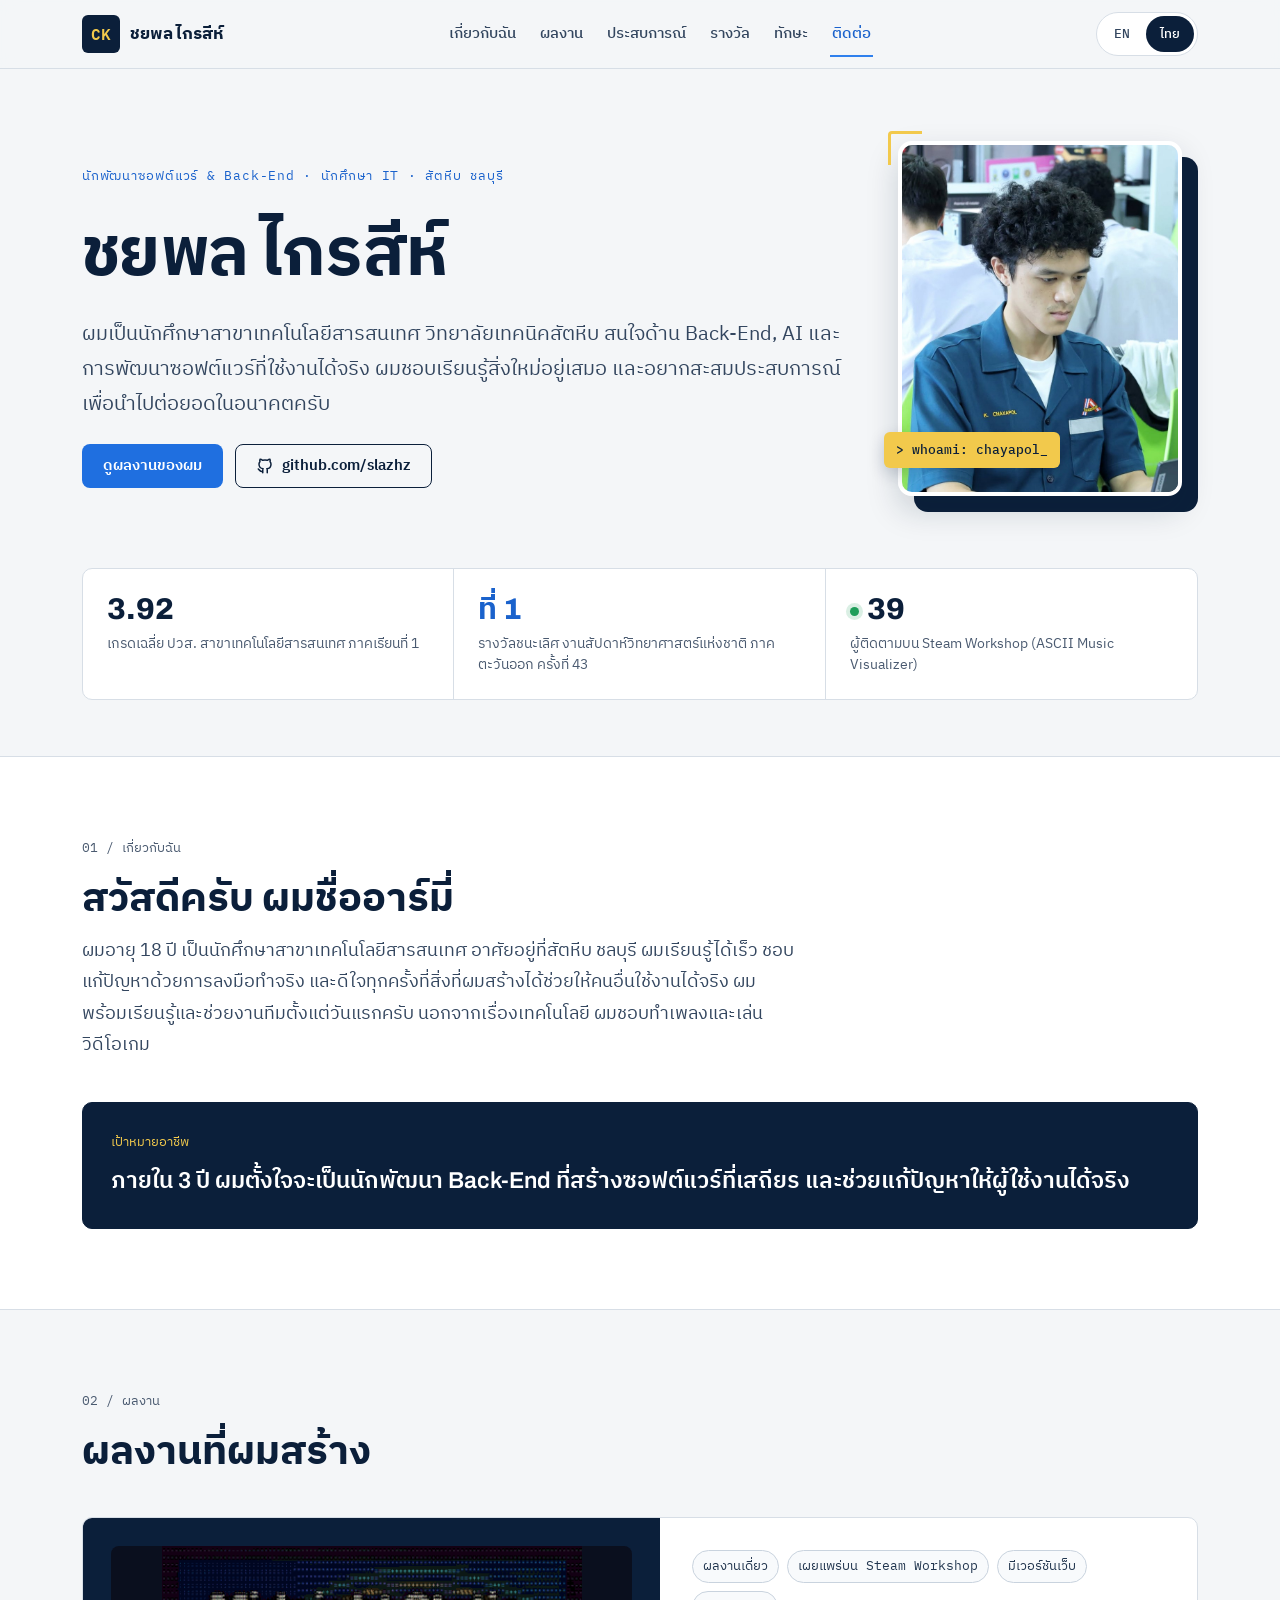
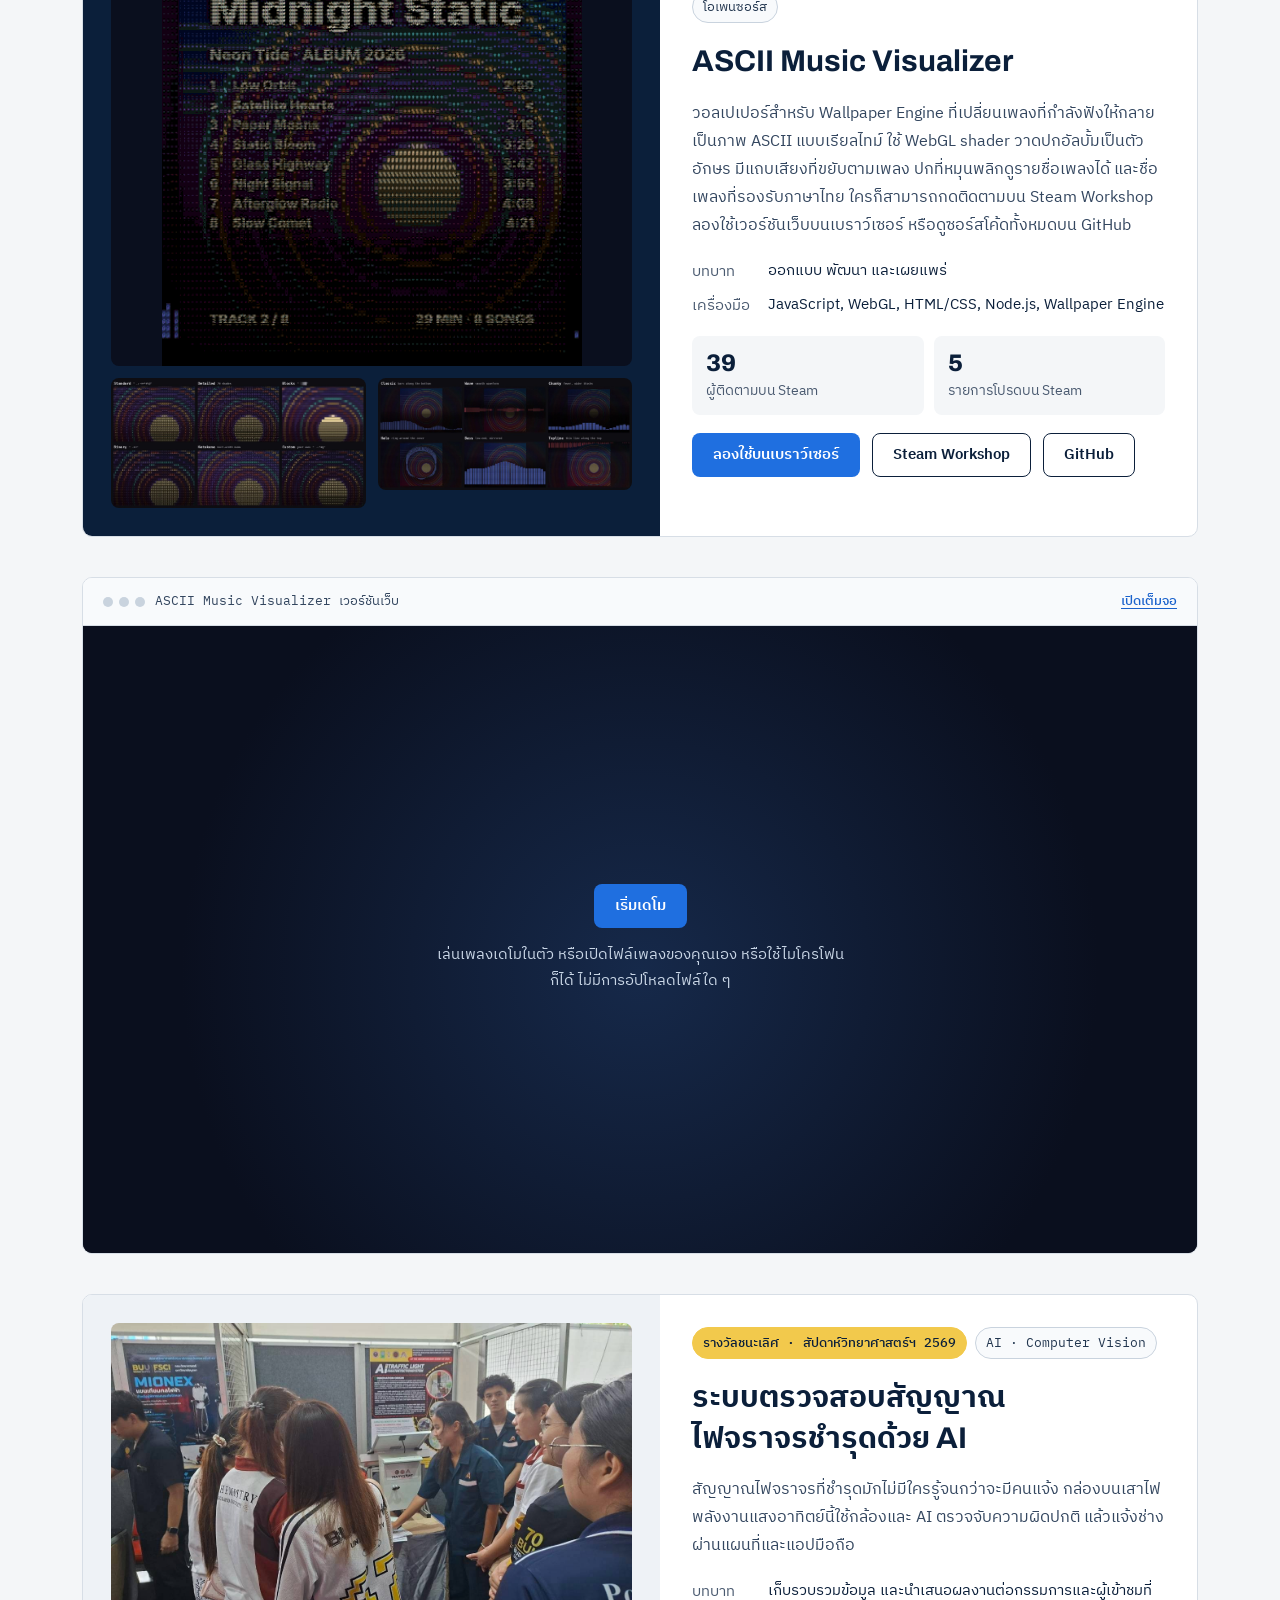
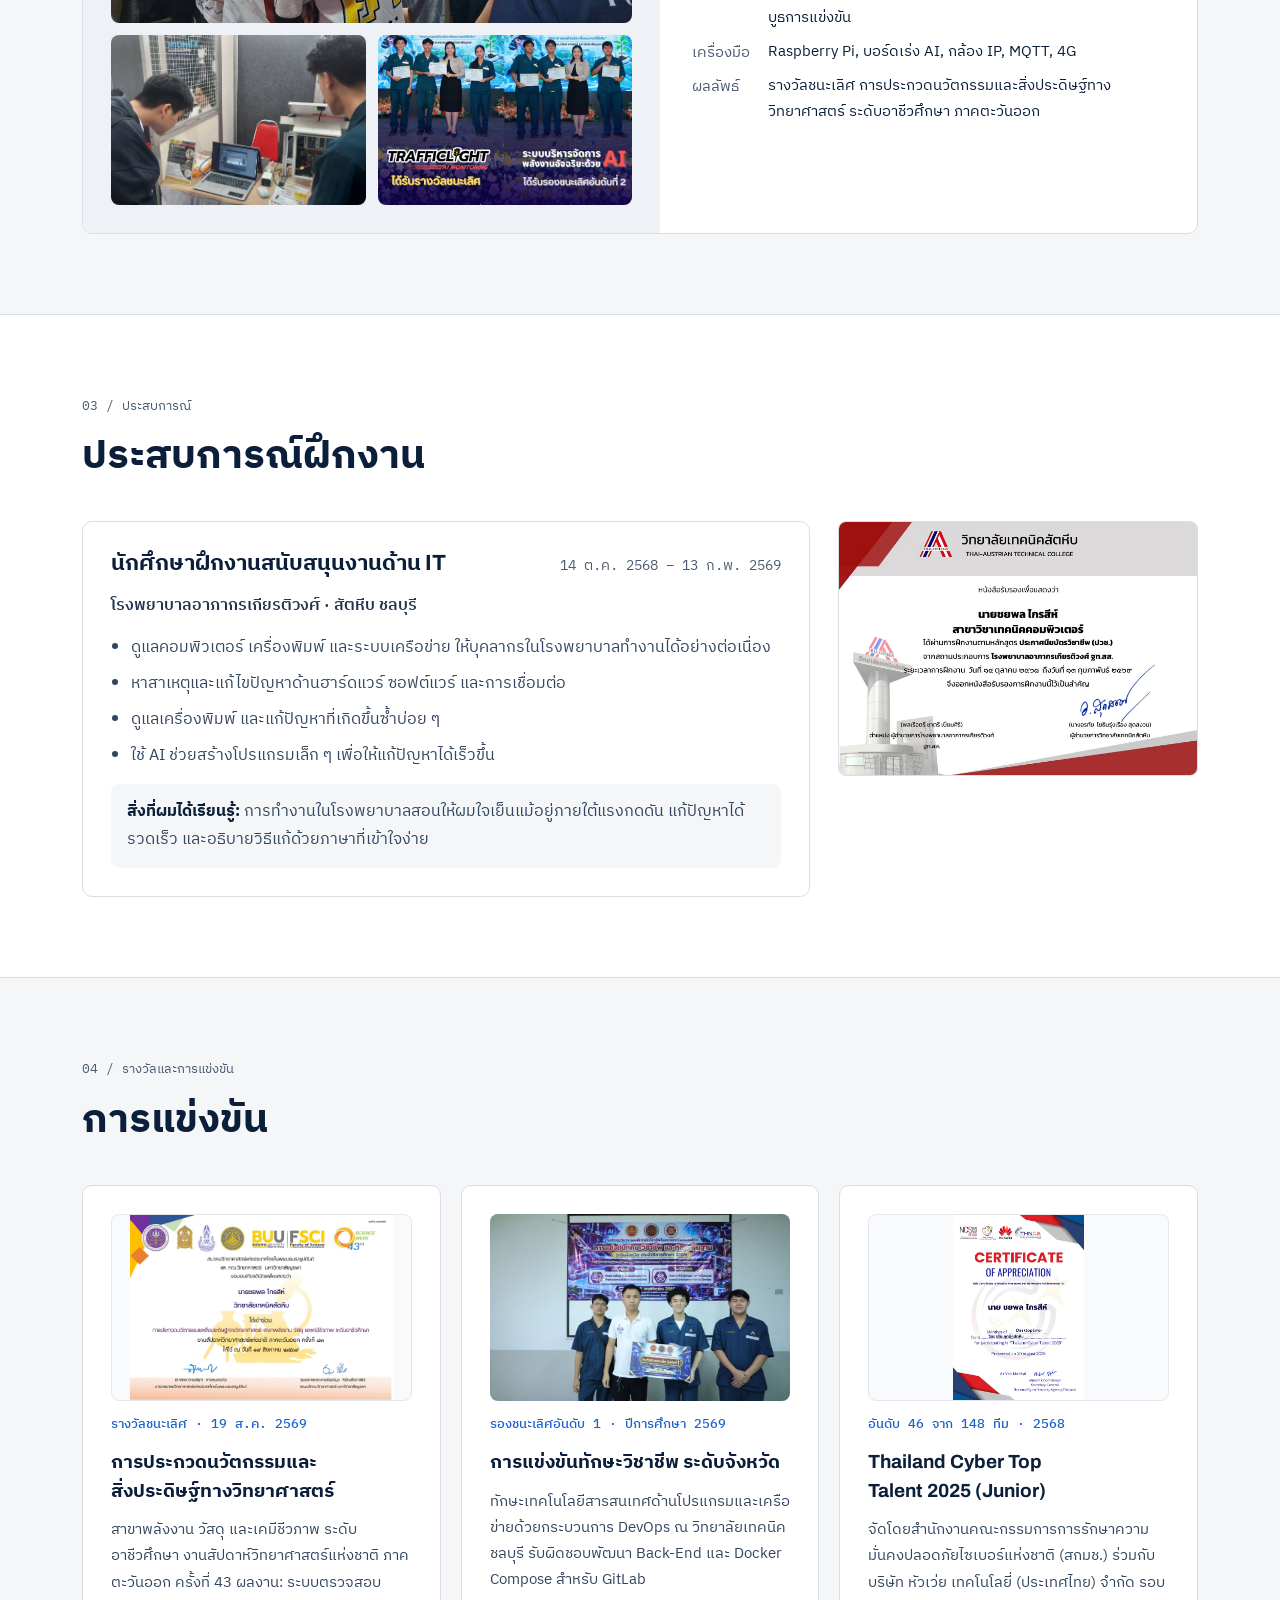
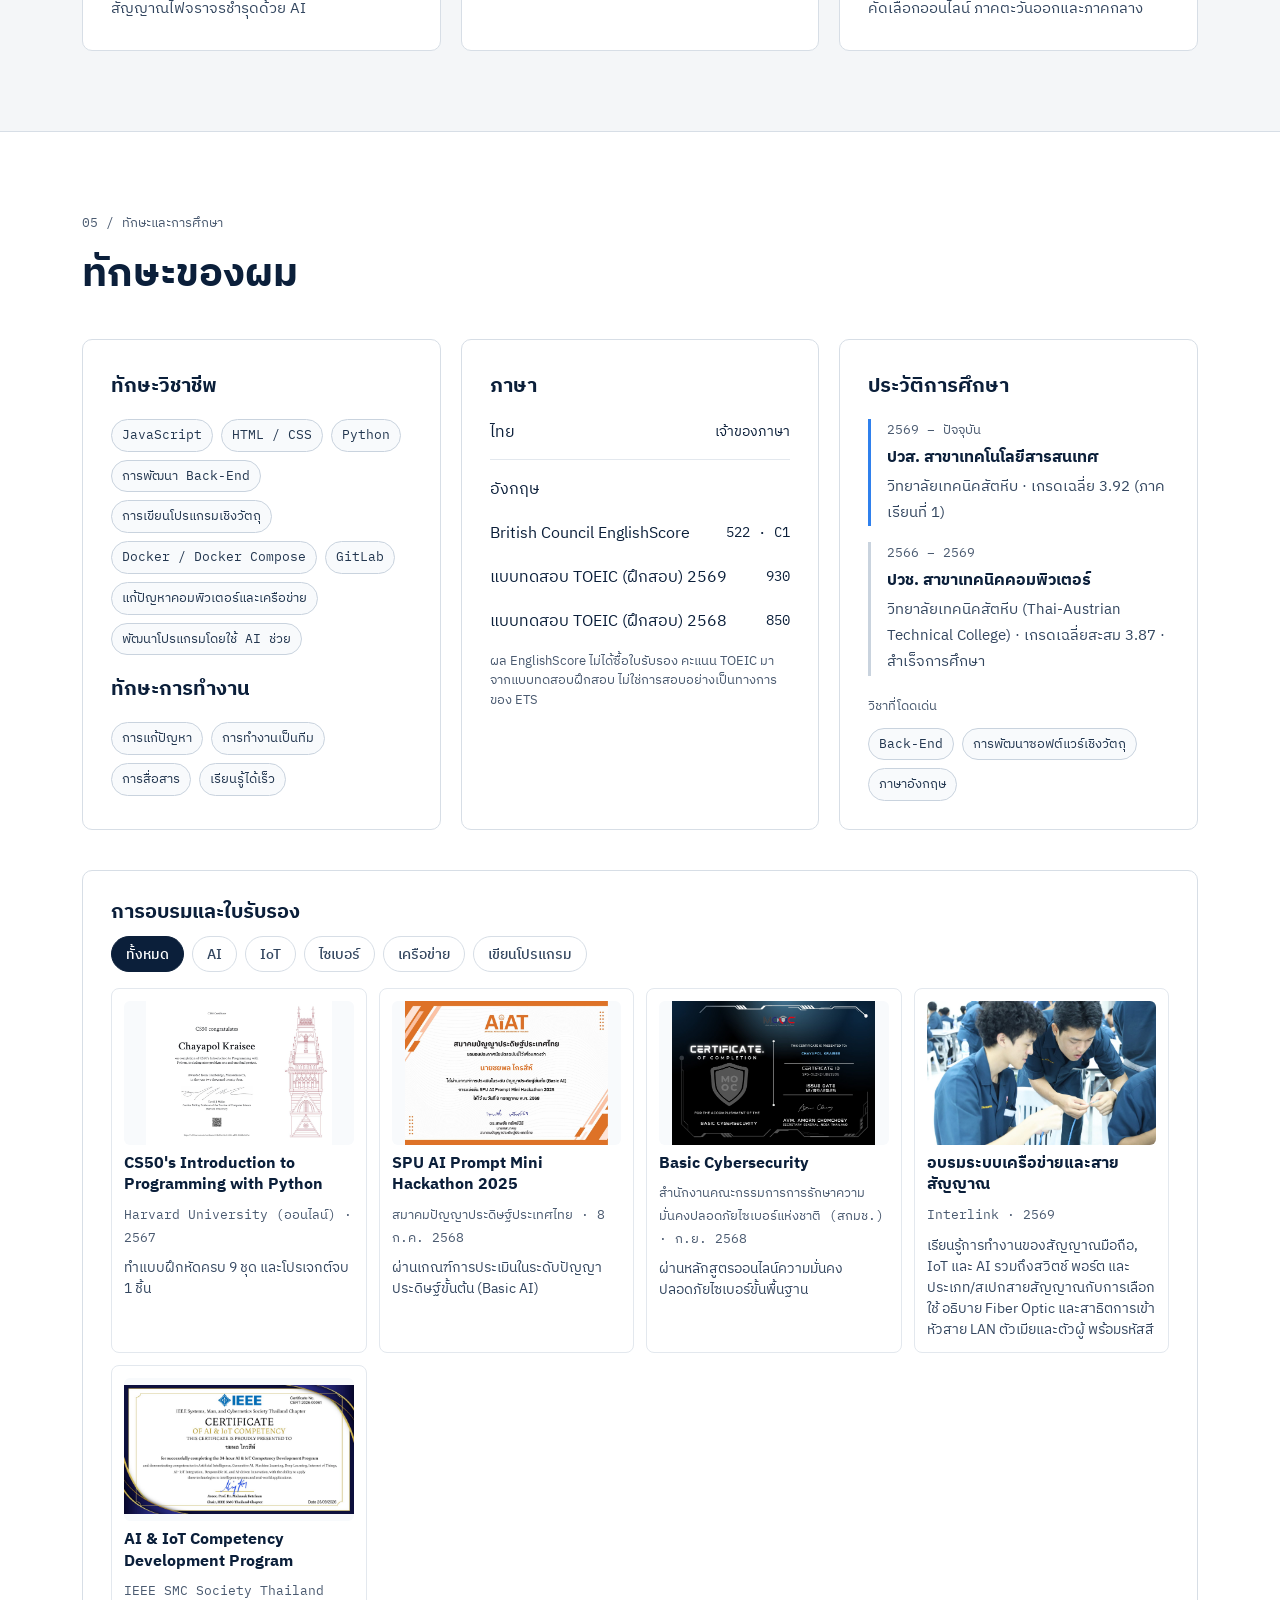
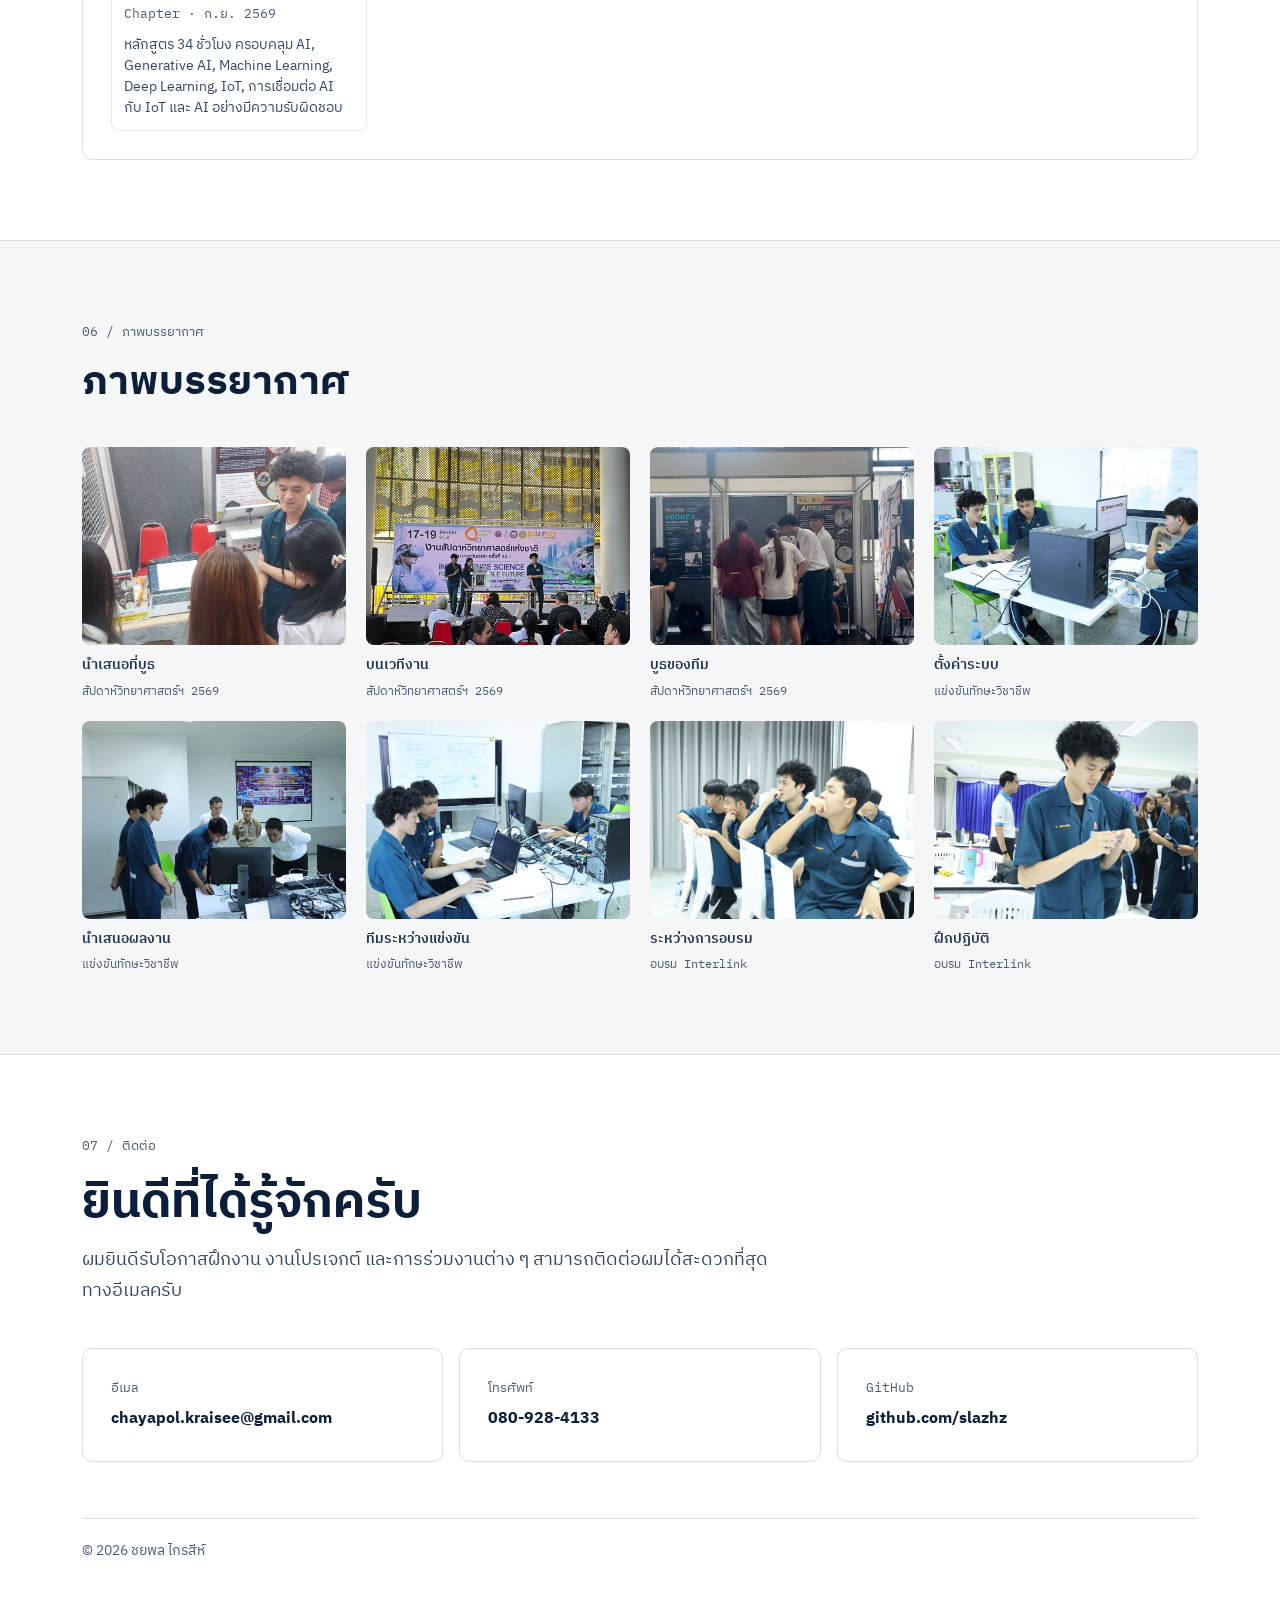
==== commit cee9110b: "feat: generate certificates, competitions and projects from data files Content moves into data/*.jso" ====
--- a/th/index.html
+++ b/th/index.html
@@ -108,6 +108,7 @@
       <h2 class="h2">ผลงานที่ผมสร้าง</h2>
     </div>
 
+    <!-- BEGIN:projects (generated from data/projects.json; edit that file, not this) -->
     <article class="card project" aria-labelledby="p-amv">
       <div class="project-media project-media--dark">
         <img src="../assets/img/visualizer.gif" width="400" height="400" alt="วอลเปเปอร์ขณะเล่นเพลง แสดงเป็นภาพ ASCII แบบเรียลไทม์" style="aspect-ratio: 1 / 1; max-height: 420px; object-fit: contain; background: #0A0F1E">
@@ -168,6 +169,7 @@
         </dl>
       </div>
     </article>
+    <!-- END:projects -->
   </div>
 </section>
 
@@ -204,6 +206,7 @@
       <h2 class="h2">การแข่งขัน</h2>
     </div>
     <div class="grid-3">
+      <!-- BEGIN:competitions (generated from data/competitions.json; edit that file, not this) -->
       <div class="card award">
         <img class="contain" src="../assets/img/cert-sciweek.jpg" width="1400" height="991" loading="lazy" decoding="async" alt="เกียรติบัตร งานสัปดาห์วิทยาศาสตร์แห่งชาติ ภาคตะวันออก ครั้งที่ 43">
         <span class="award-when">รางวัลชนะเลิศ · 19 ส.ค. 2569</span>
@@ -222,6 +225,7 @@
         <h3>Thailand Cyber Top Talent 2025 (Junior)</h3>
         <p>จัดโดยสำนักงานคณะกรรมการการรักษาความมั่นคงปลอดภัยไซเบอร์แห่งชาติ (สกมช.) ร่วมกับ บริษัท หัวเว่ย เทคโนโลยี่ (ประเทศไทย) จำกัด รอบคัดเลือกออนไลน์ ภาคตะวันออกและภาคกลาง</p>
       </div>
+      <!-- END:competitions -->
     </div>
   </div>
 </section>
@@ -270,6 +274,7 @@
     <div class="card" style="display: flex; flex-direction: column; gap: 12px">
       <h3 class="h3" style="font-size: 20px">การอบรมและใบรับรอง</h3>
       <div class="trainings">
+        <!-- BEGIN:certificates (generated from data/certificates.json; edit that file, not this) -->
         <div class="training" data-tags="programming">
           <img class="contain" src="../assets/img/cert-cs50.jpg" width="1400" height="1082" loading="lazy" decoding="async" alt="ใบรับรอง CS50">
           <strong>CS50's Introduction to Programming with Python</strong>
@@ -300,6 +305,7 @@
           <span class="mono">IEEE SMC Society Thailand Chapter · ก.ย. 2569</span>
           <span>หลักสูตร 34 ชั่วโมง ครอบคลุม AI, Generative AI, Machine Learning, Deep Learning, IoT, การเชื่อมต่อ AI กับ IoT และ AI อย่างมีความรับผิดชอบ</span>
         </div>
+        <!-- END:certificates -->
       </div>
     </div>
   </div>
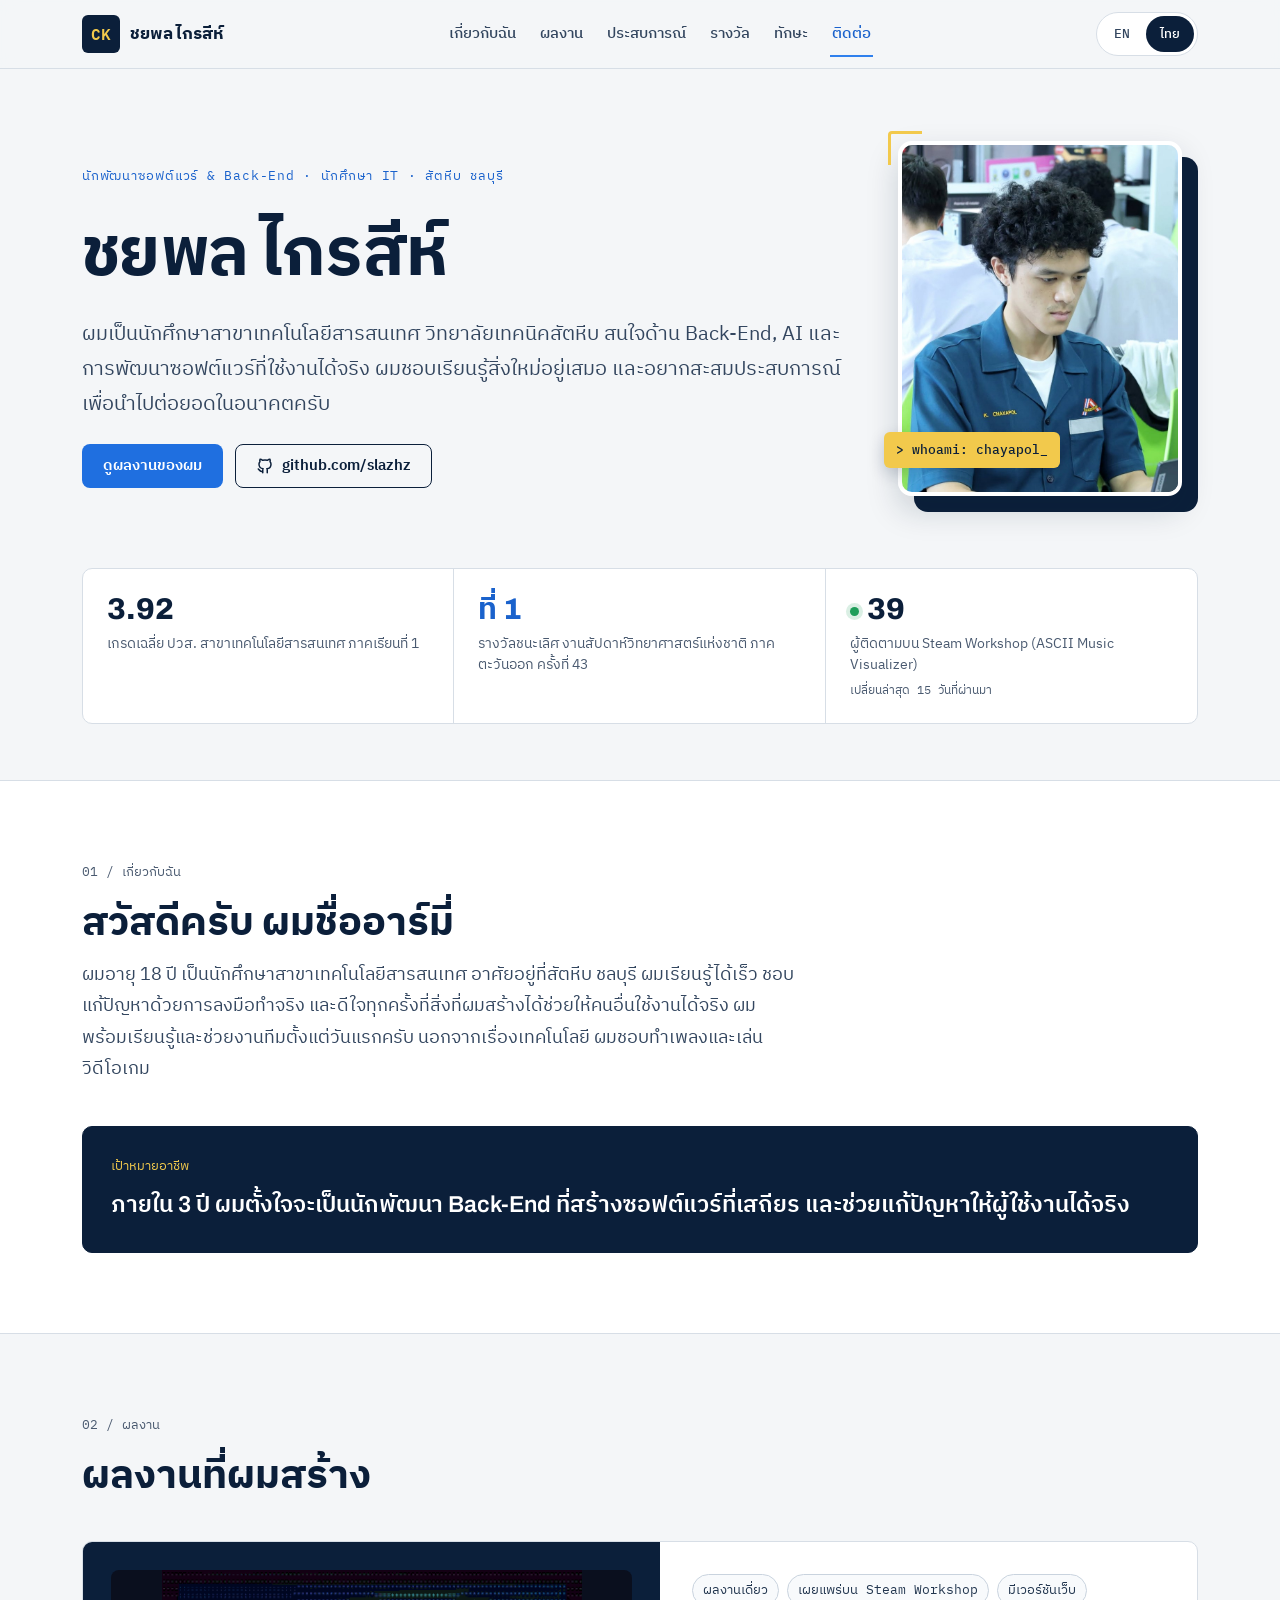
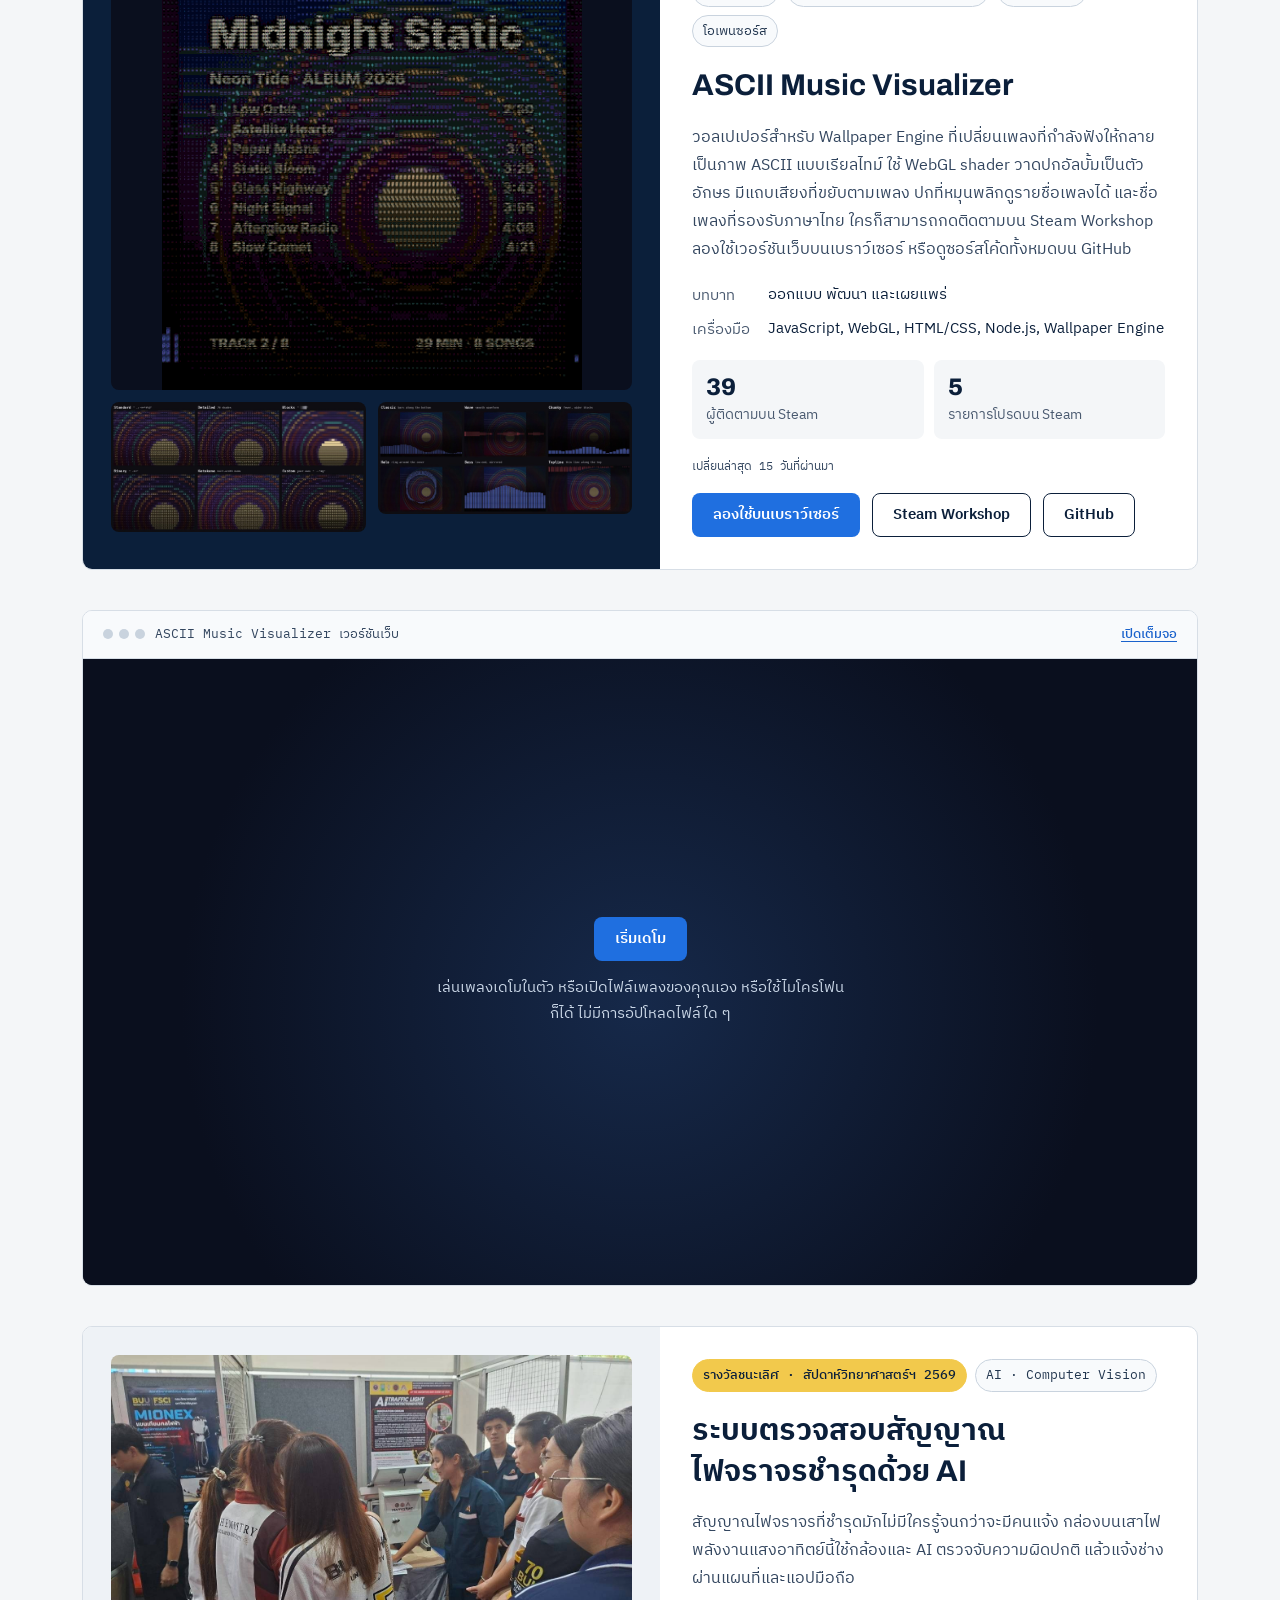
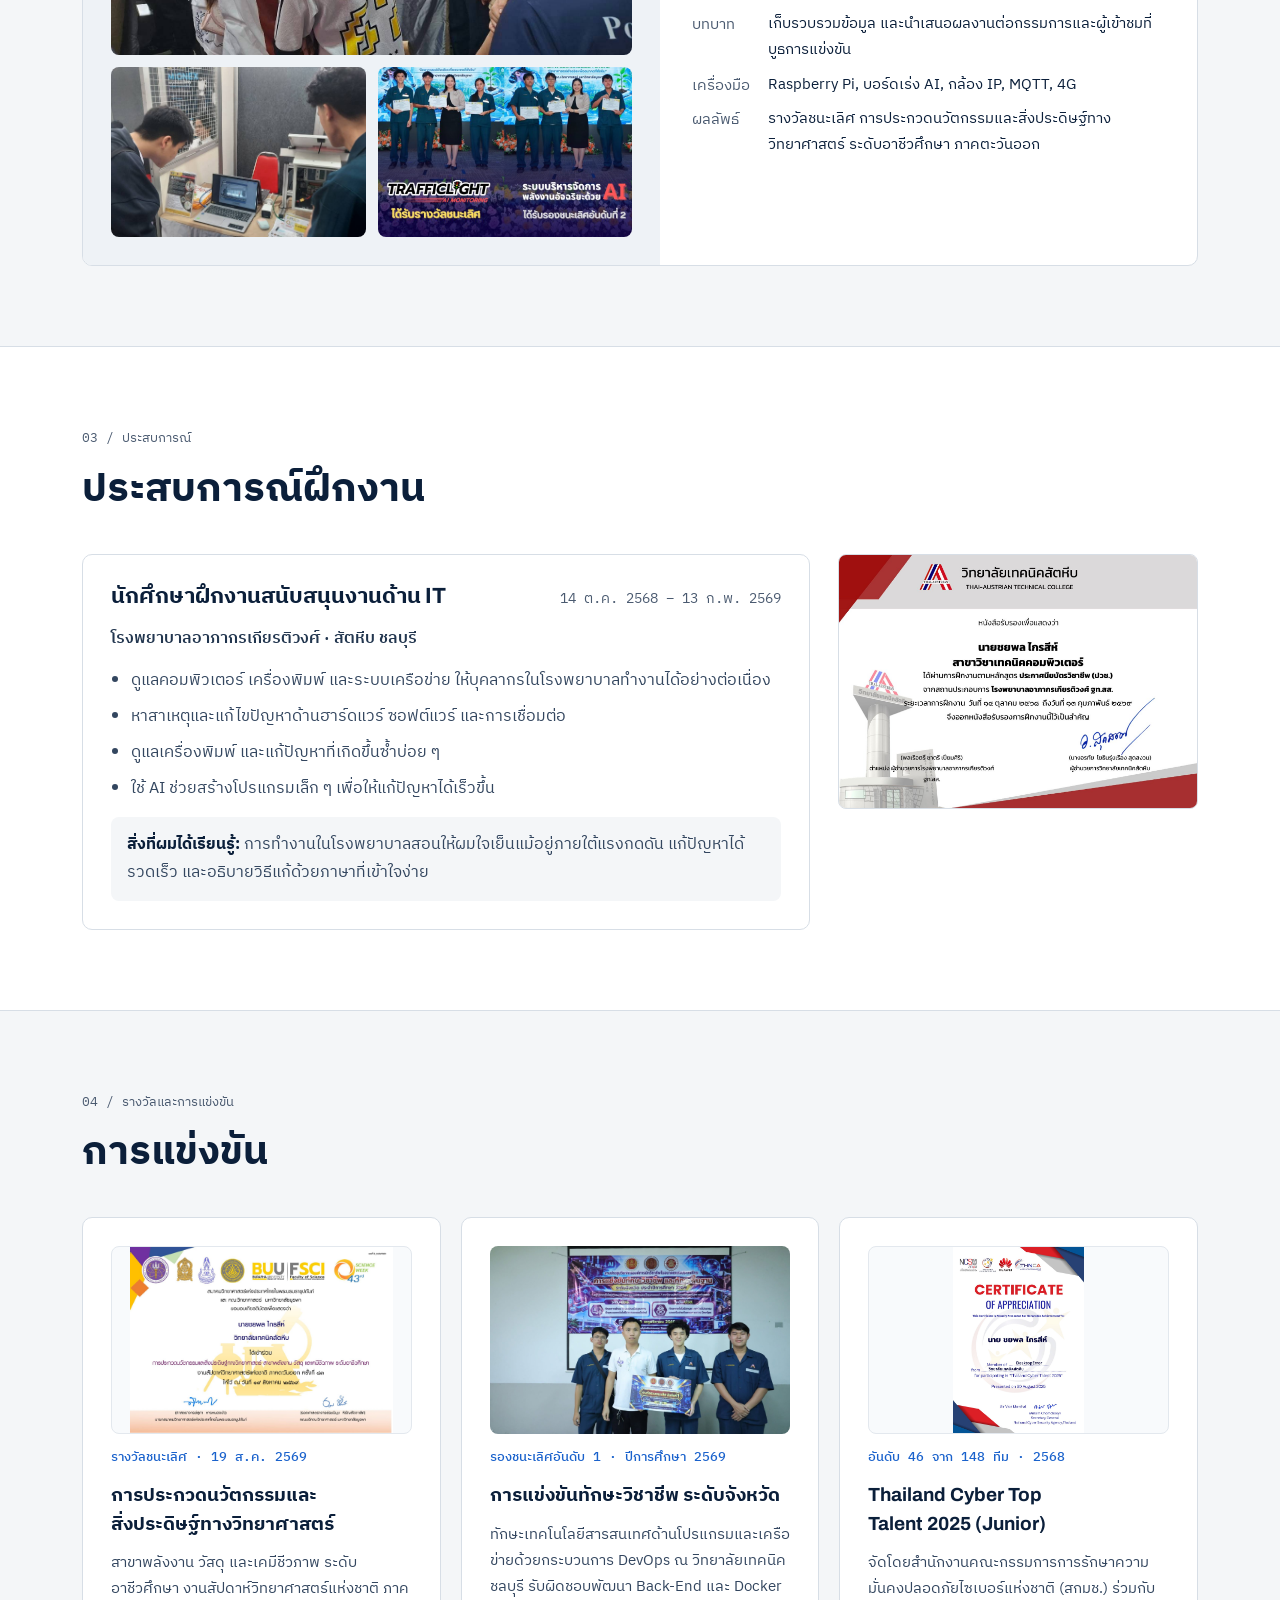
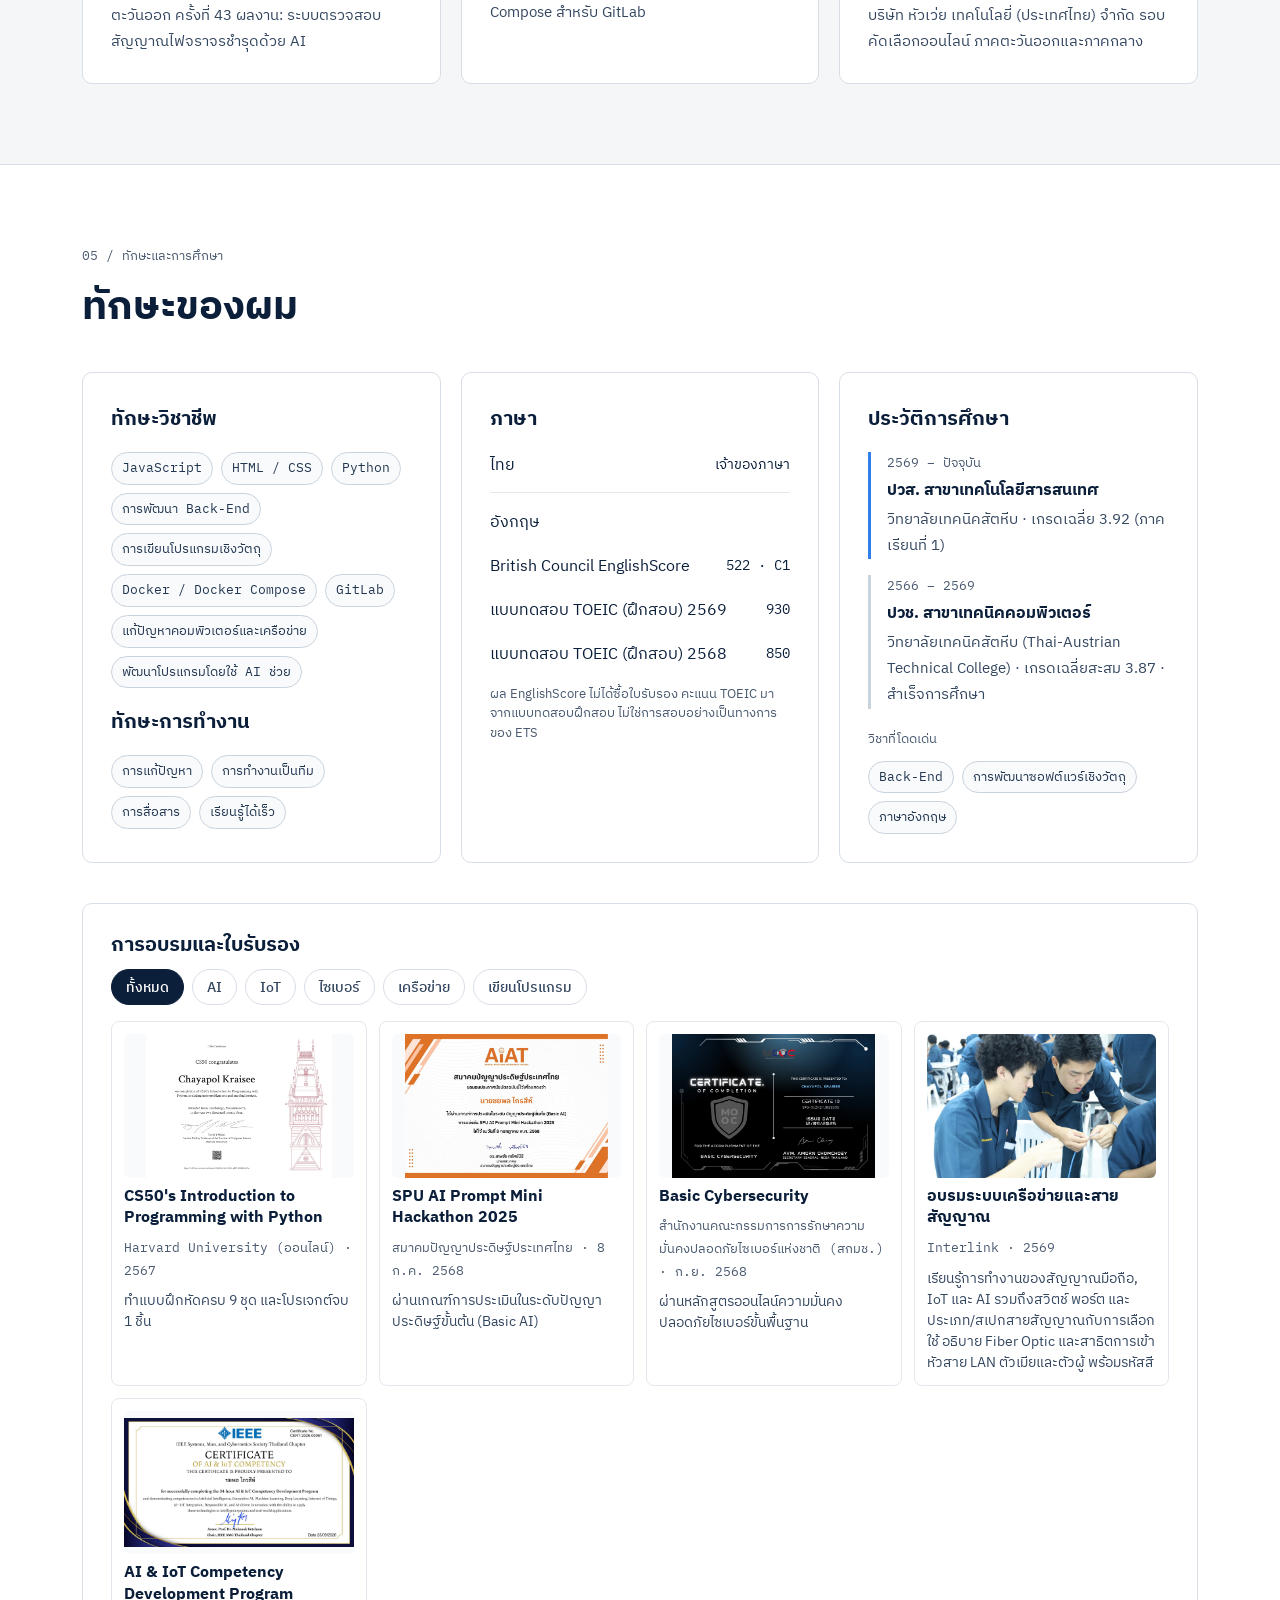
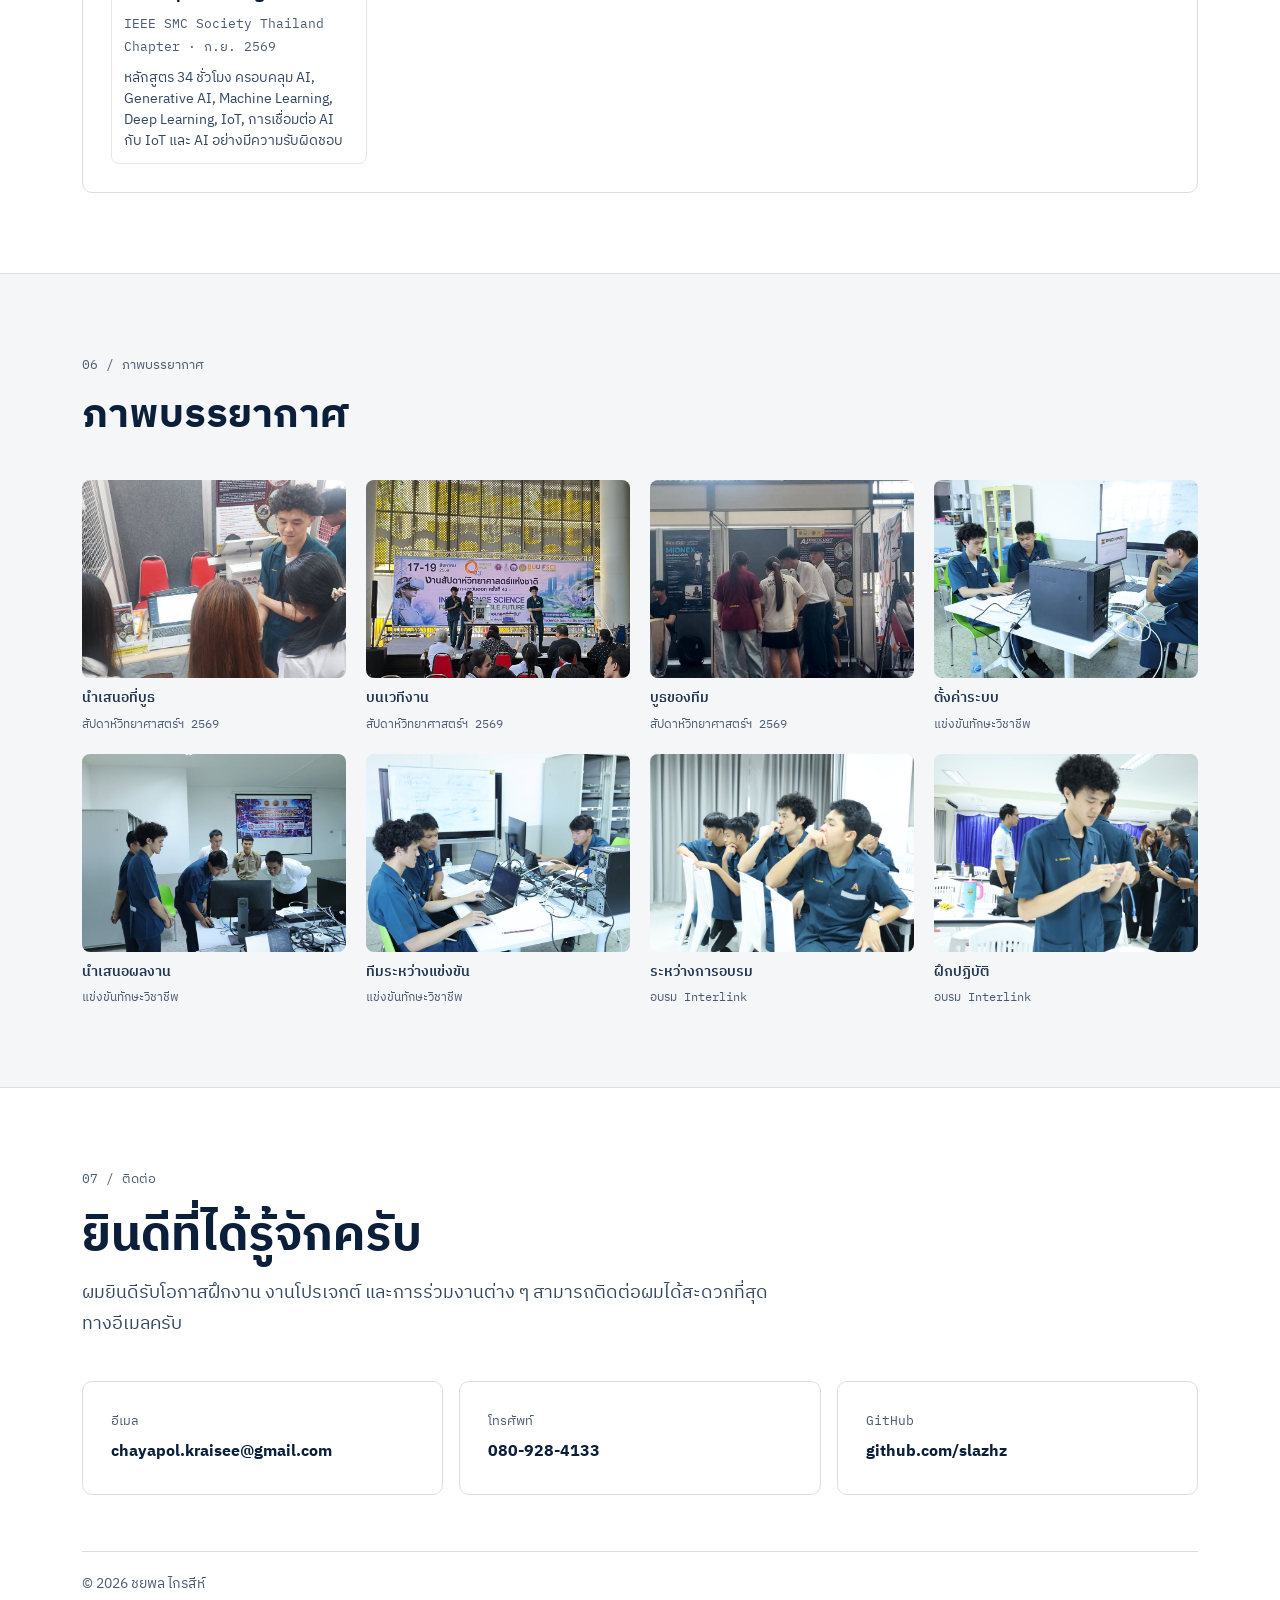
==== commit 9b695abf: "feat: hourly Steam stats with last-change time and weekly trend The job now runs hourly and shares a" ====
--- a/th/index.html
+++ b/th/index.html
@@ -82,6 +82,7 @@
       <div class="stat">
         <div class="stat-n"><span class="live-dot" aria-hidden="true"></span><span data-steam="subscriptions">Live</span></div>
         <div class="stat-l">ผู้ติดตามบน Steam Workshop (ASCII Music Visualizer)</div>
+        <p class="steam-meta" data-steam-meta></p>
       </div>
     </div>
   </div>
@@ -129,6 +130,7 @@
           <div><div class="stat-n" data-steam="subscriptions">—</div><div class="stat-l">ผู้ติดตามบน Steam</div></div>
           <div><div class="stat-n" data-steam="favorited">—</div><div class="stat-l">รายการโปรดบน Steam</div></div>
         </div>
+        <p class="steam-meta" data-steam-meta></p>
         <div class="actions">
           <a class="btn btn-primary" href="#web-demo">ลองใช้บนเบราว์เซอร์</a>
           <a class="btn btn-ghost" href="https://steamcommunity.com/sharedfiles/filedetails/?id=3840312660">Steam Workshop</a>
--- a/assets/css/style.css
+++ b/assets/css/style.css
@@ -157,6 +157,8 @@
 }
 .stat-n.hi { color: var(--blue-ink); }
 .stat-l { font-size: 14px; color: var(--muted); margin-top: 8px; line-height: 1.45; }
+.steam-meta { margin: 6px 0 0; font-family: var(--font-mono); font-size: 12px; line-height: 1.5; color: var(--muted); }
+.steam-meta:empty { display: none; }
 .live-dot {
   display: inline-block; width: 9px; height: 9px; border-radius: 50%; margin-right: 8px; vertical-align: middle;
   background: #1E9E5A; box-shadow: 0 0 0 4px rgba(30, 158, 90, .16);
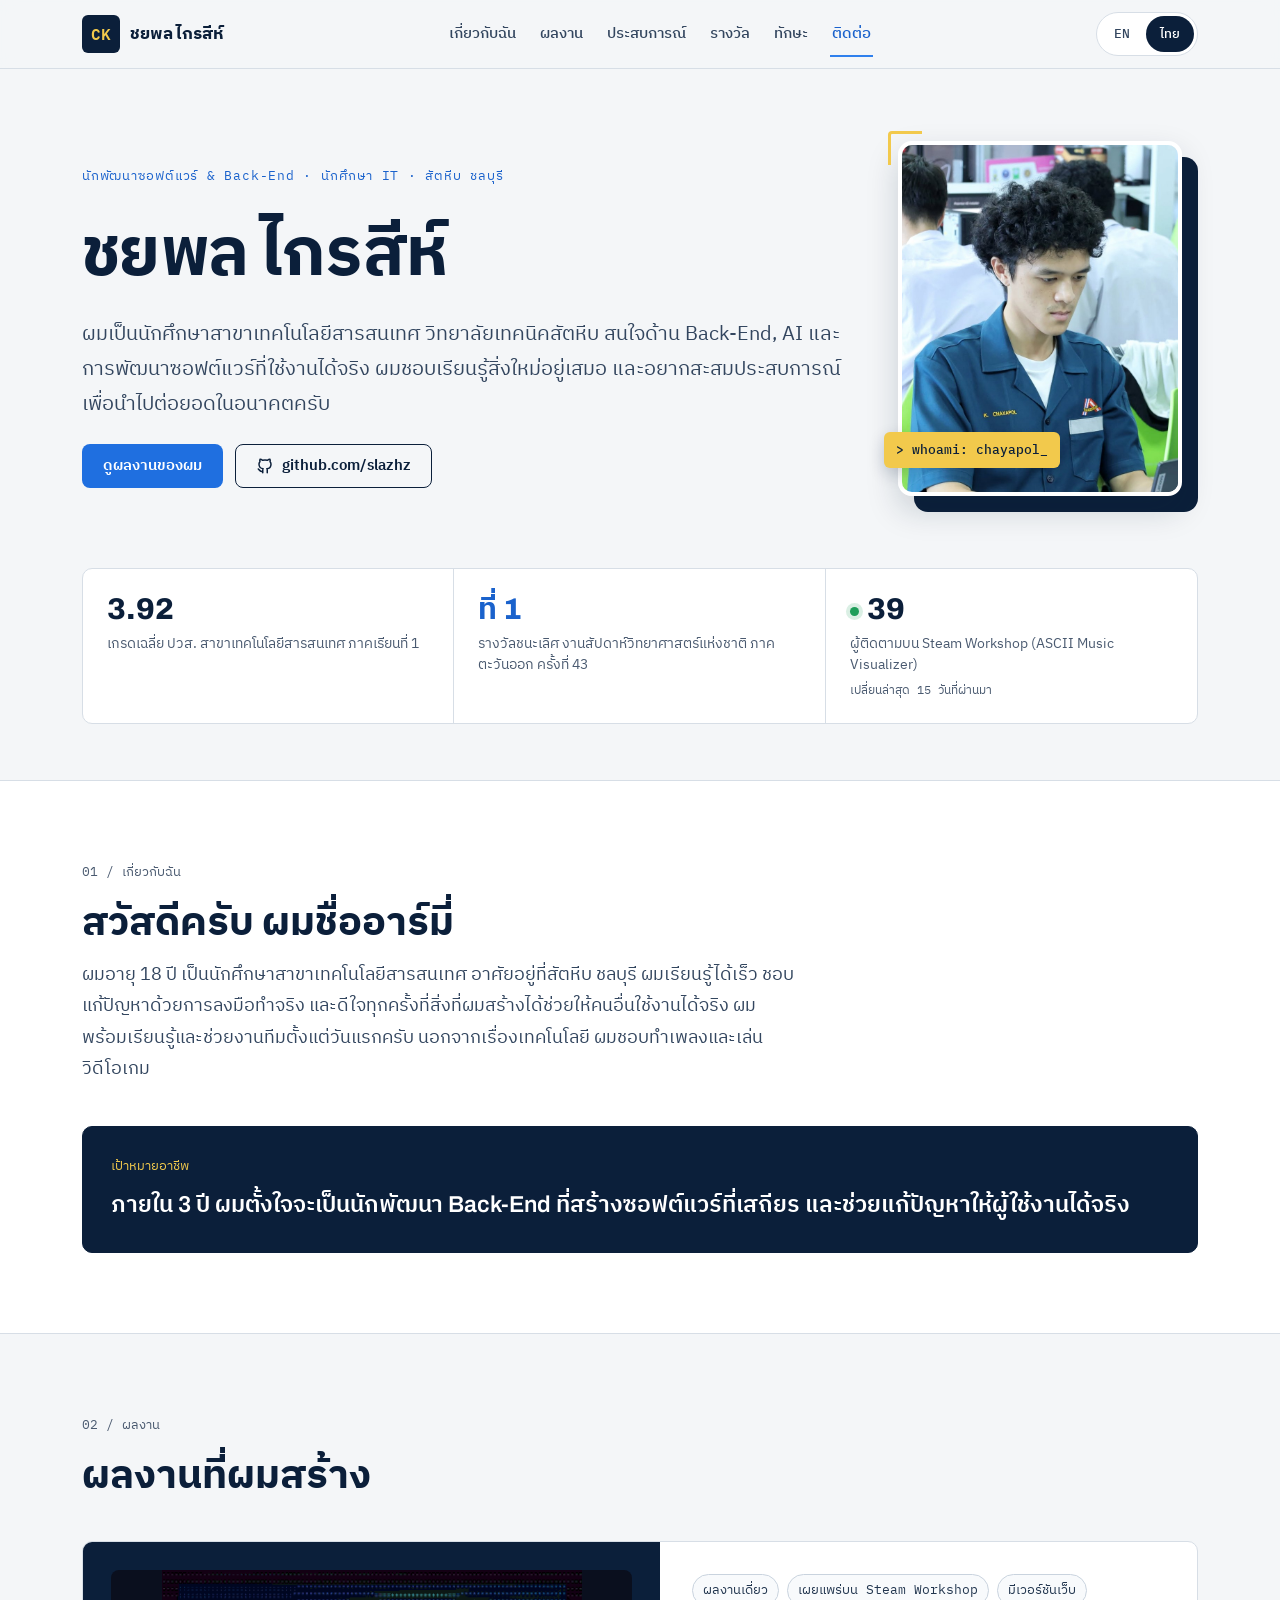
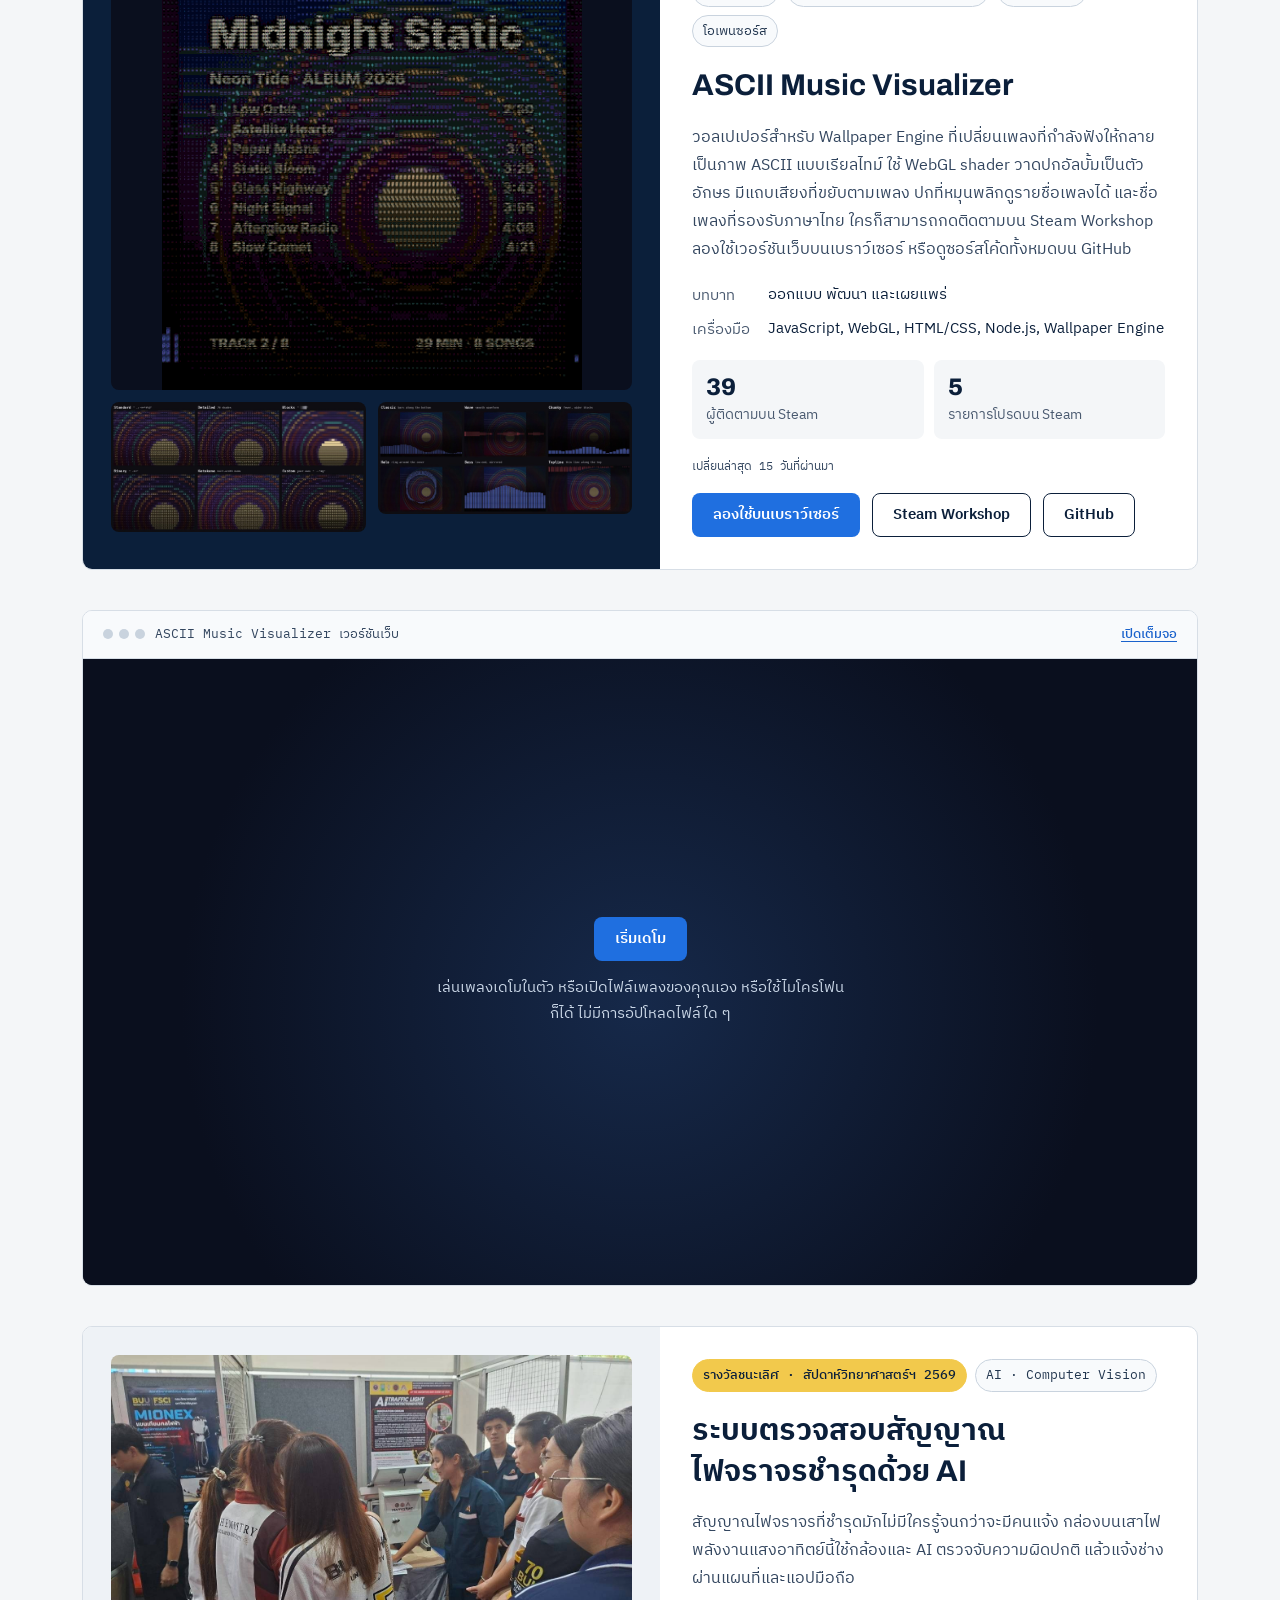
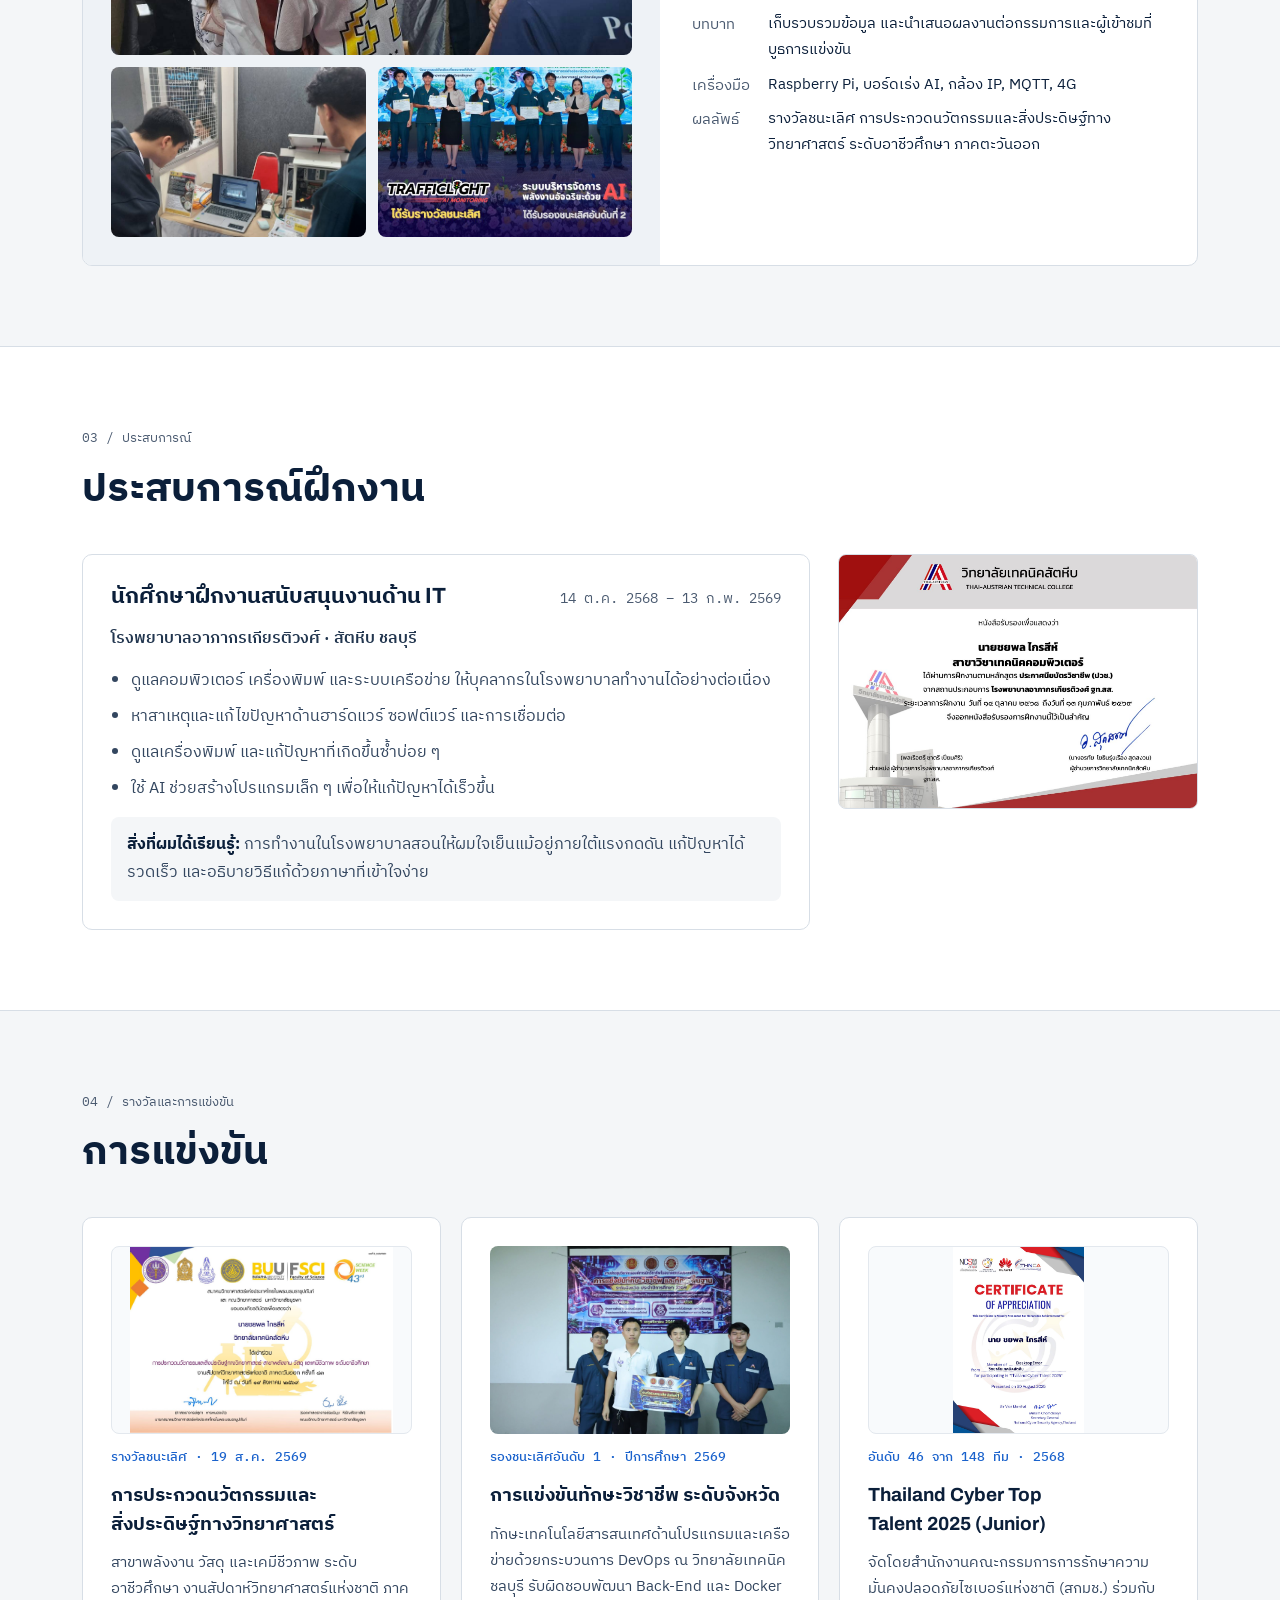
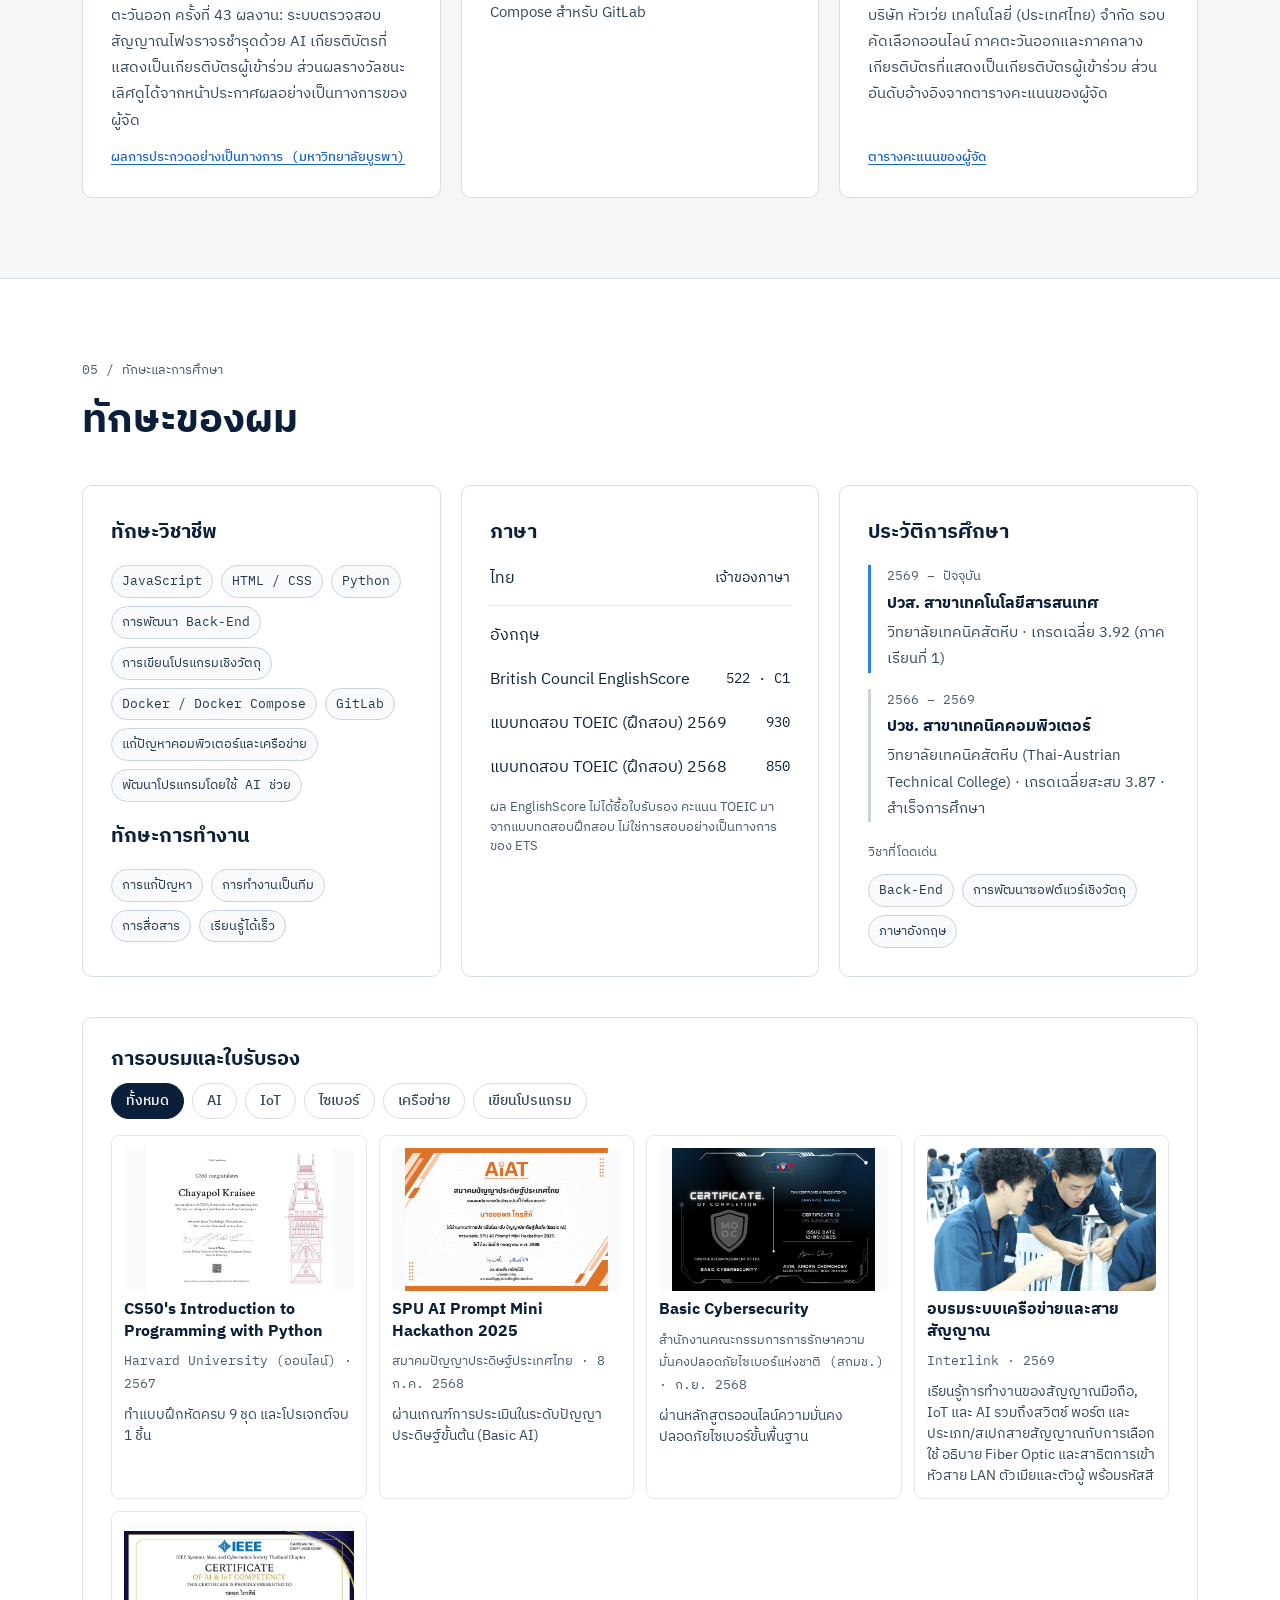
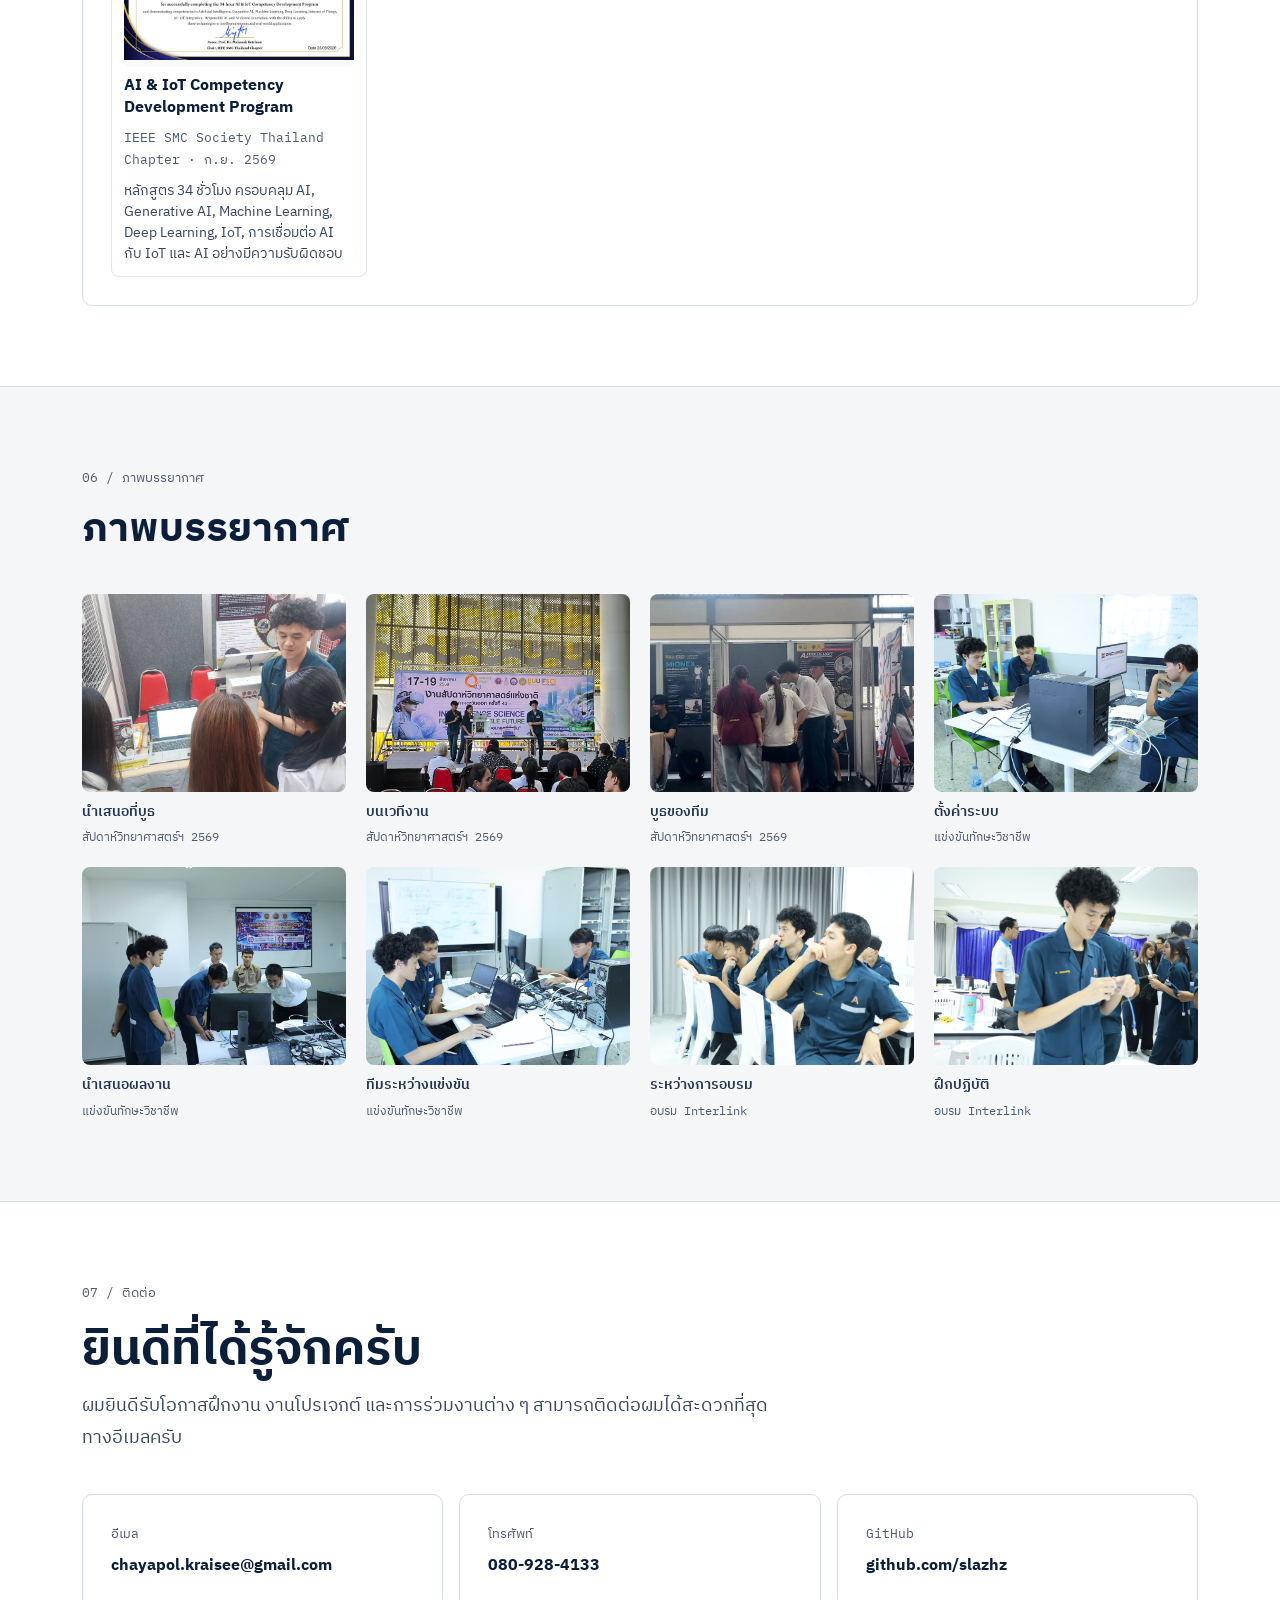
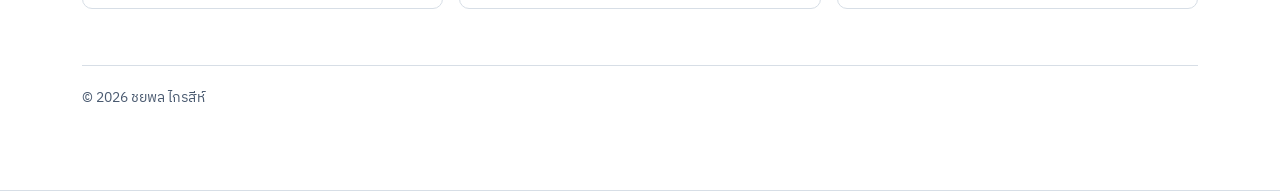
==== commit f1f7e400: "feat: link competition cards to the organizers' official results Science Week links to Burapha Unive" ====
--- a/th/index.html
+++ b/th/index.html
@@ -213,7 +213,8 @@
         <img class="contain" src="../assets/img/cert-sciweek.jpg" width="1400" height="991" loading="lazy" decoding="async" alt="เกียรติบัตร งานสัปดาห์วิทยาศาสตร์แห่งชาติ ภาคตะวันออก ครั้งที่ 43">
         <span class="award-when">รางวัลชนะเลิศ · 19 ส.ค. 2569</span>
         <h3>การประกวดนวัตกรรมและสิ่งประดิษฐ์ทางวิทยาศาสตร์</h3>
-        <p>สาขาพลังงาน วัสดุ และเคมีชีวภาพ ระดับอาชีวศึกษา งานสัปดาห์วิทยาศาสตร์แห่งชาติ ภาคตะวันออก ครั้งที่ 43 ผลงาน: ระบบตรวจสอบสัญญาณไฟจราจรชำรุดด้วย AI</p>
+        <p>สาขาพลังงาน วัสดุ และเคมีชีวภาพ ระดับอาชีวศึกษา งานสัปดาห์วิทยาศาสตร์แห่งชาติ ภาคตะวันออก ครั้งที่ 43 ผลงาน: ระบบตรวจสอบสัญญาณไฟจราจรชำรุดด้วย AI เกียรติบัตรที่แสดงเป็นเกียรติบัตรผู้เข้าร่วม ส่วนผลรางวัลชนะเลิศดูได้จากหน้าประกาศผลอย่างเป็นทางการของผู้จัด</p>
+        <a class="award-link" href="https://science.buu.ac.th/sciweek_comp/award.php?cgen=161" rel="noopener noreferrer">ผลการประกวดอย่างเป็นทางการ (มหาวิทยาลัยบูรพา)</a>
       </div>
       <div class="card award">
         <img class="cover" src="../assets/img/devops-award.jpg" width="1600" height="1066" loading="lazy" decoding="async" alt="ทีมรับรางวัลรองชนะเลิศอันดับ 1 การแข่งขันทักษะวิชาชีพ" style="object-position: center 60%">
@@ -225,7 +226,8 @@
         <img class="contain" src="../assets/img/cert-cyber.jpg" width="990" height="1400" loading="lazy" decoding="async" alt="เกียรติบัตร Thailand Cyber Top Talent 2025">
         <span class="award-when">อันดับ 46 จาก 148 ทีม · 2568</span>
         <h3>Thailand Cyber Top Talent 2025 (Junior)</h3>
-        <p>จัดโดยสำนักงานคณะกรรมการการรักษาความมั่นคงปลอดภัยไซเบอร์แห่งชาติ (สกมช.) ร่วมกับ บริษัท หัวเว่ย เทคโนโลยี่ (ประเทศไทย) จำกัด รอบคัดเลือกออนไลน์ ภาคตะวันออกและภาคกลาง</p>
+        <p>จัดโดยสำนักงานคณะกรรมการการรักษาความมั่นคงปลอดภัยไซเบอร์แห่งชาติ (สกมช.) ร่วมกับ บริษัท หัวเว่ย เทคโนโลยี่ (ประเทศไทย) จำกัด รอบคัดเลือกออนไลน์ ภาคตะวันออกและภาคกลาง เกียรติบัตรที่แสดงเป็นเกียรติบัตรผู้เข้าร่วม ส่วนอันดับอ้างอิงจากตารางคะแนนของผู้จัด</p>
+        <a class="award-link" href="https://member.ctfad.live/index/Tournament_List_View.html?scode=BWFHQDZYNH&amp;t=Thailand+Cyber+Top+Talent+2025+-+JUNIOR" rel="noopener noreferrer">ตารางคะแนนของผู้จัด</a>
       </div>
       <!-- END:competitions -->
     </div>
--- a/assets/css/style.css
+++ b/assets/css/style.css
@@ -251,6 +251,7 @@
 .award h3 { margin: 0; font-family: var(--font-display); font-weight: 700; font-size: 19px; line-height: 1.3; }
 html[lang="th"] .award h3 { line-height: 1.5; }
 .award p { margin: 0; font-size: 15px; color: var(--text-2); }
+.award-link { font-family: var(--font-mono); font-size: 13px; font-weight: 500; margin-top: auto; }
 
 /* ---------- Skills ---------- */
 .skills { display: grid; grid-template-columns: repeat(auto-fit, minmax(320px, 1fr)); gap: 20px; }
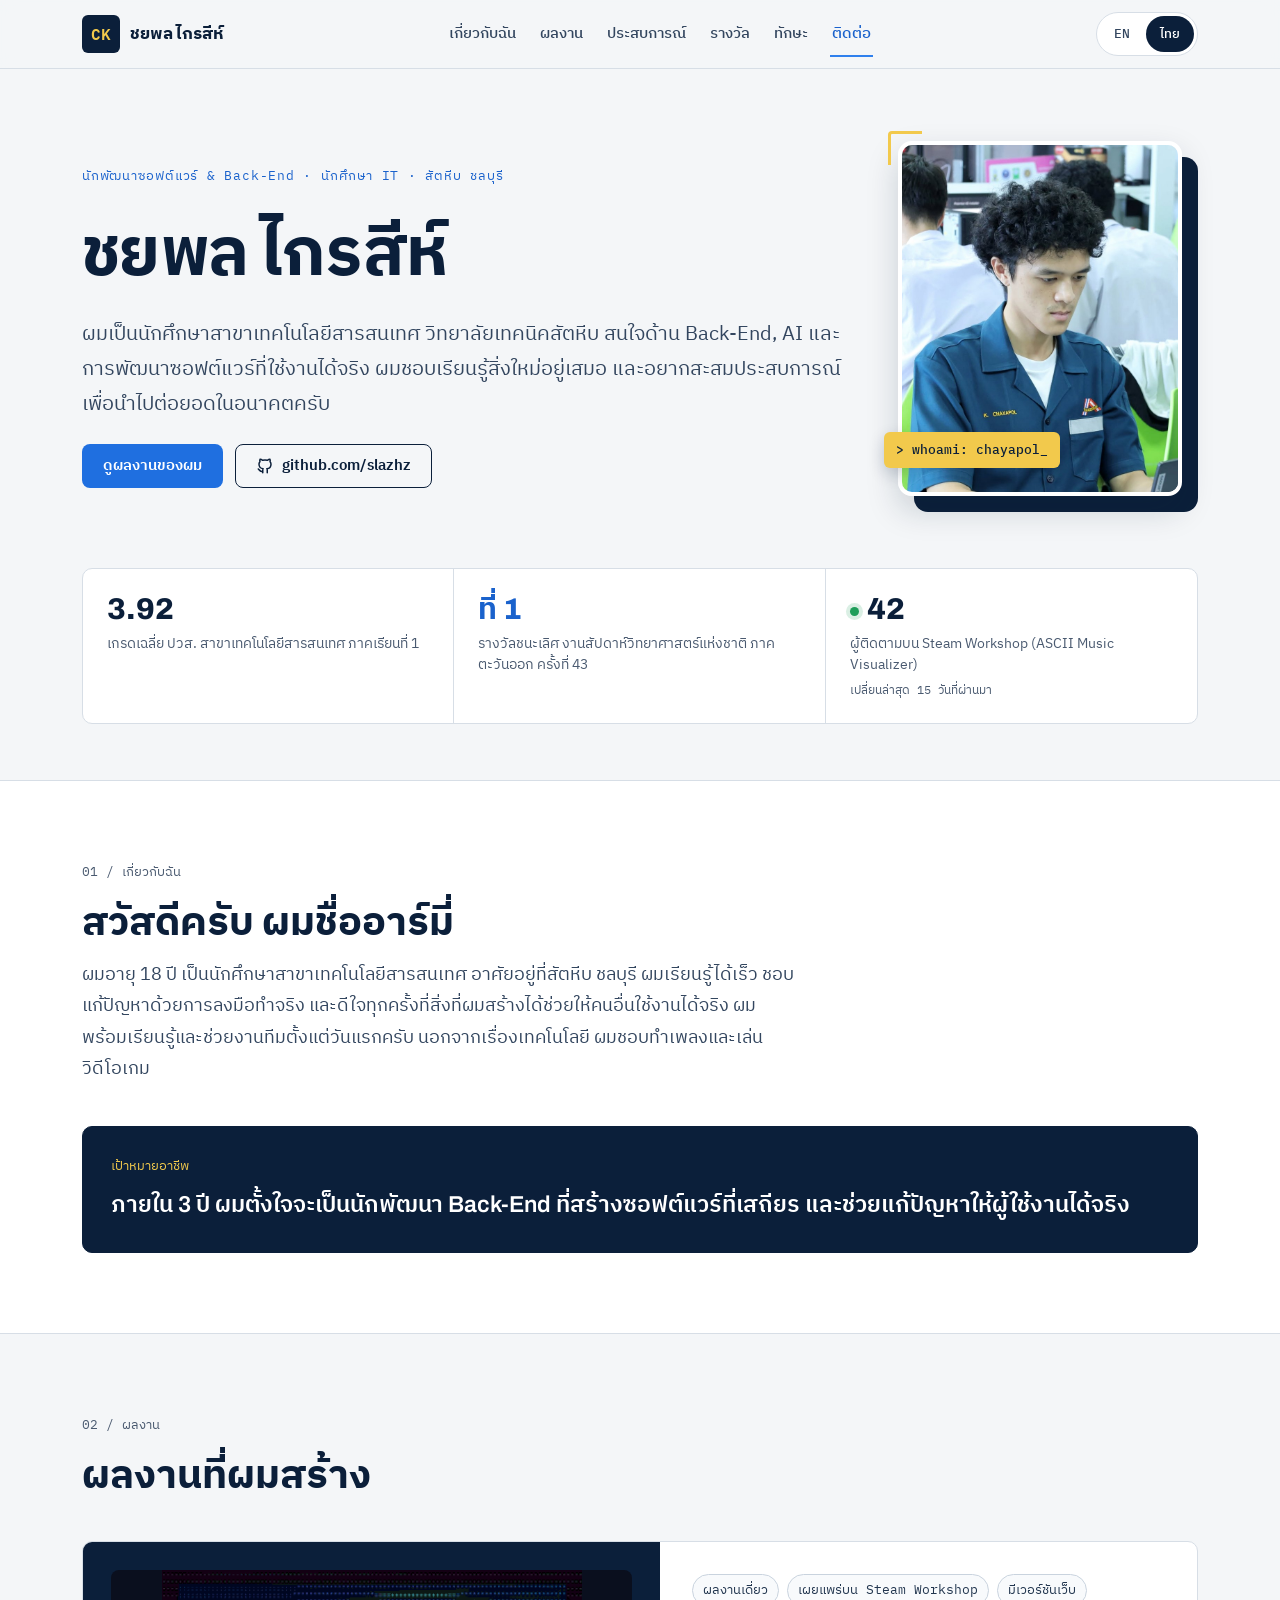
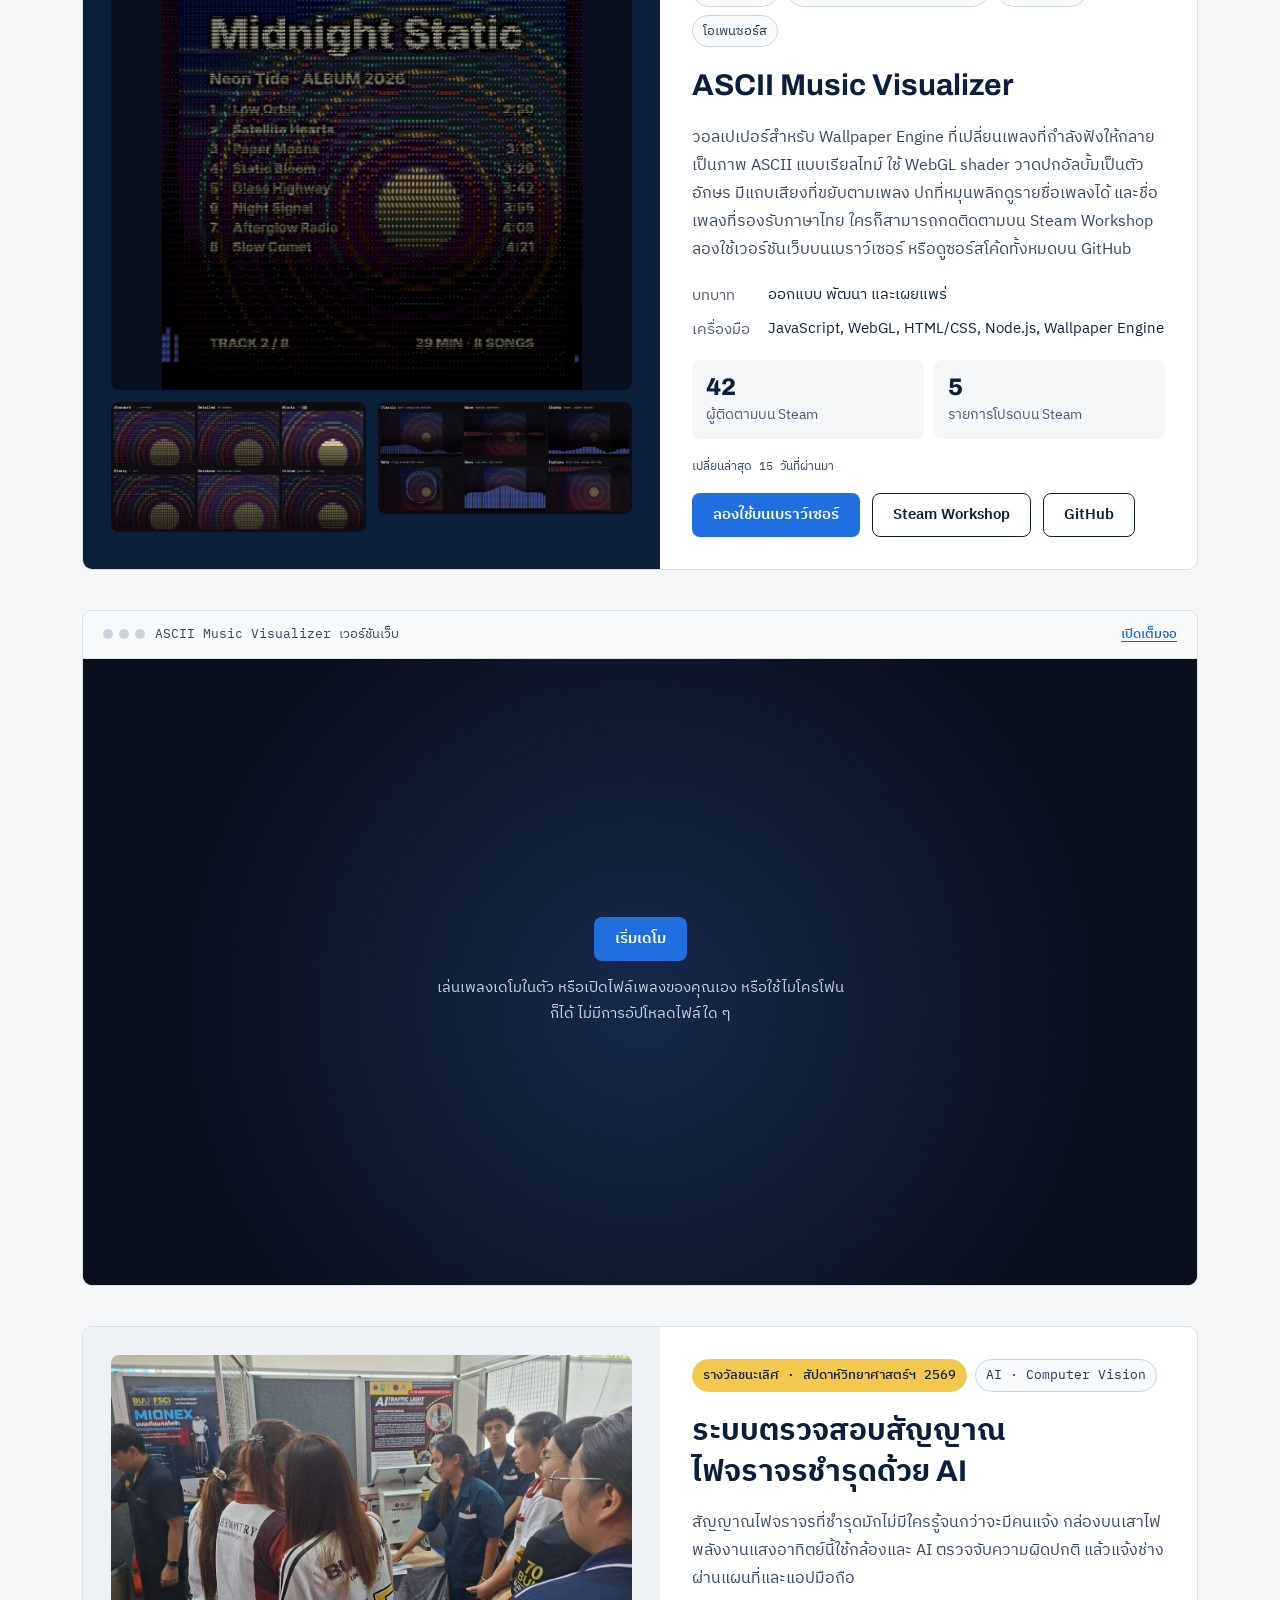
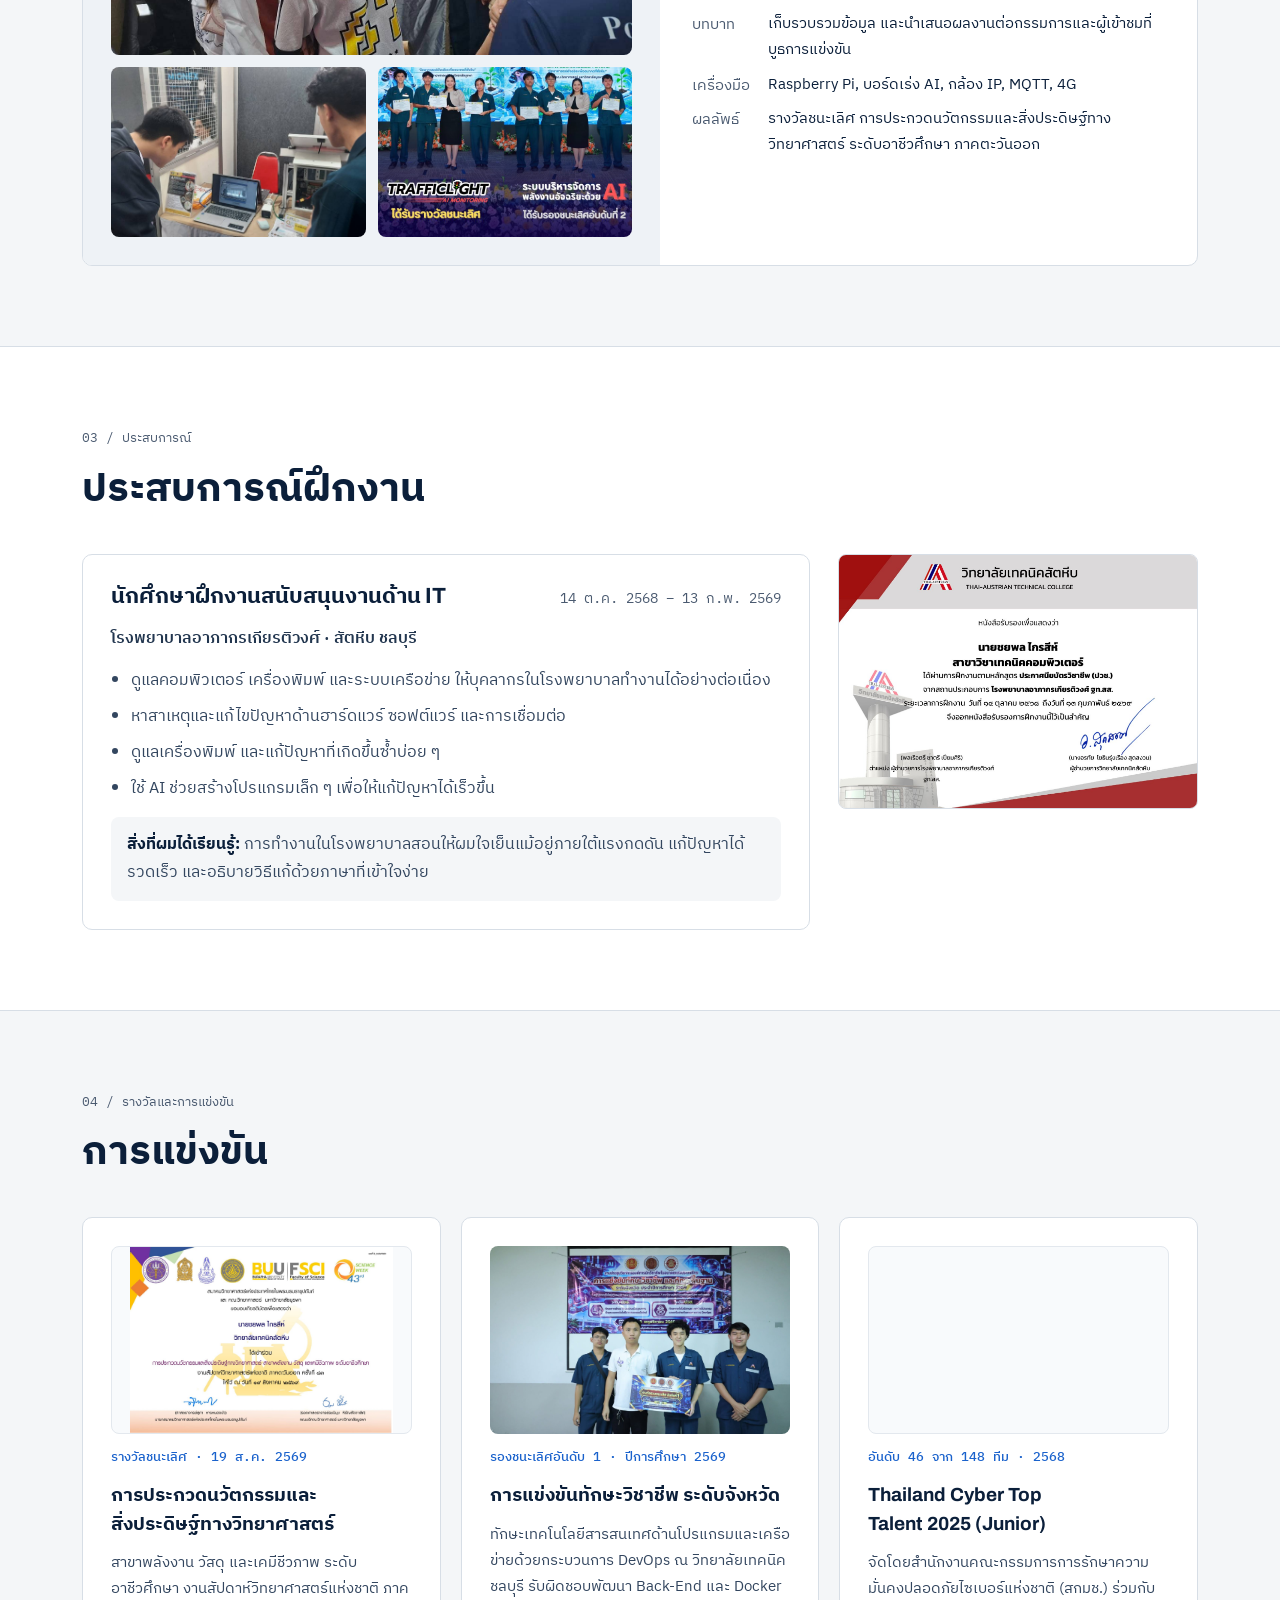
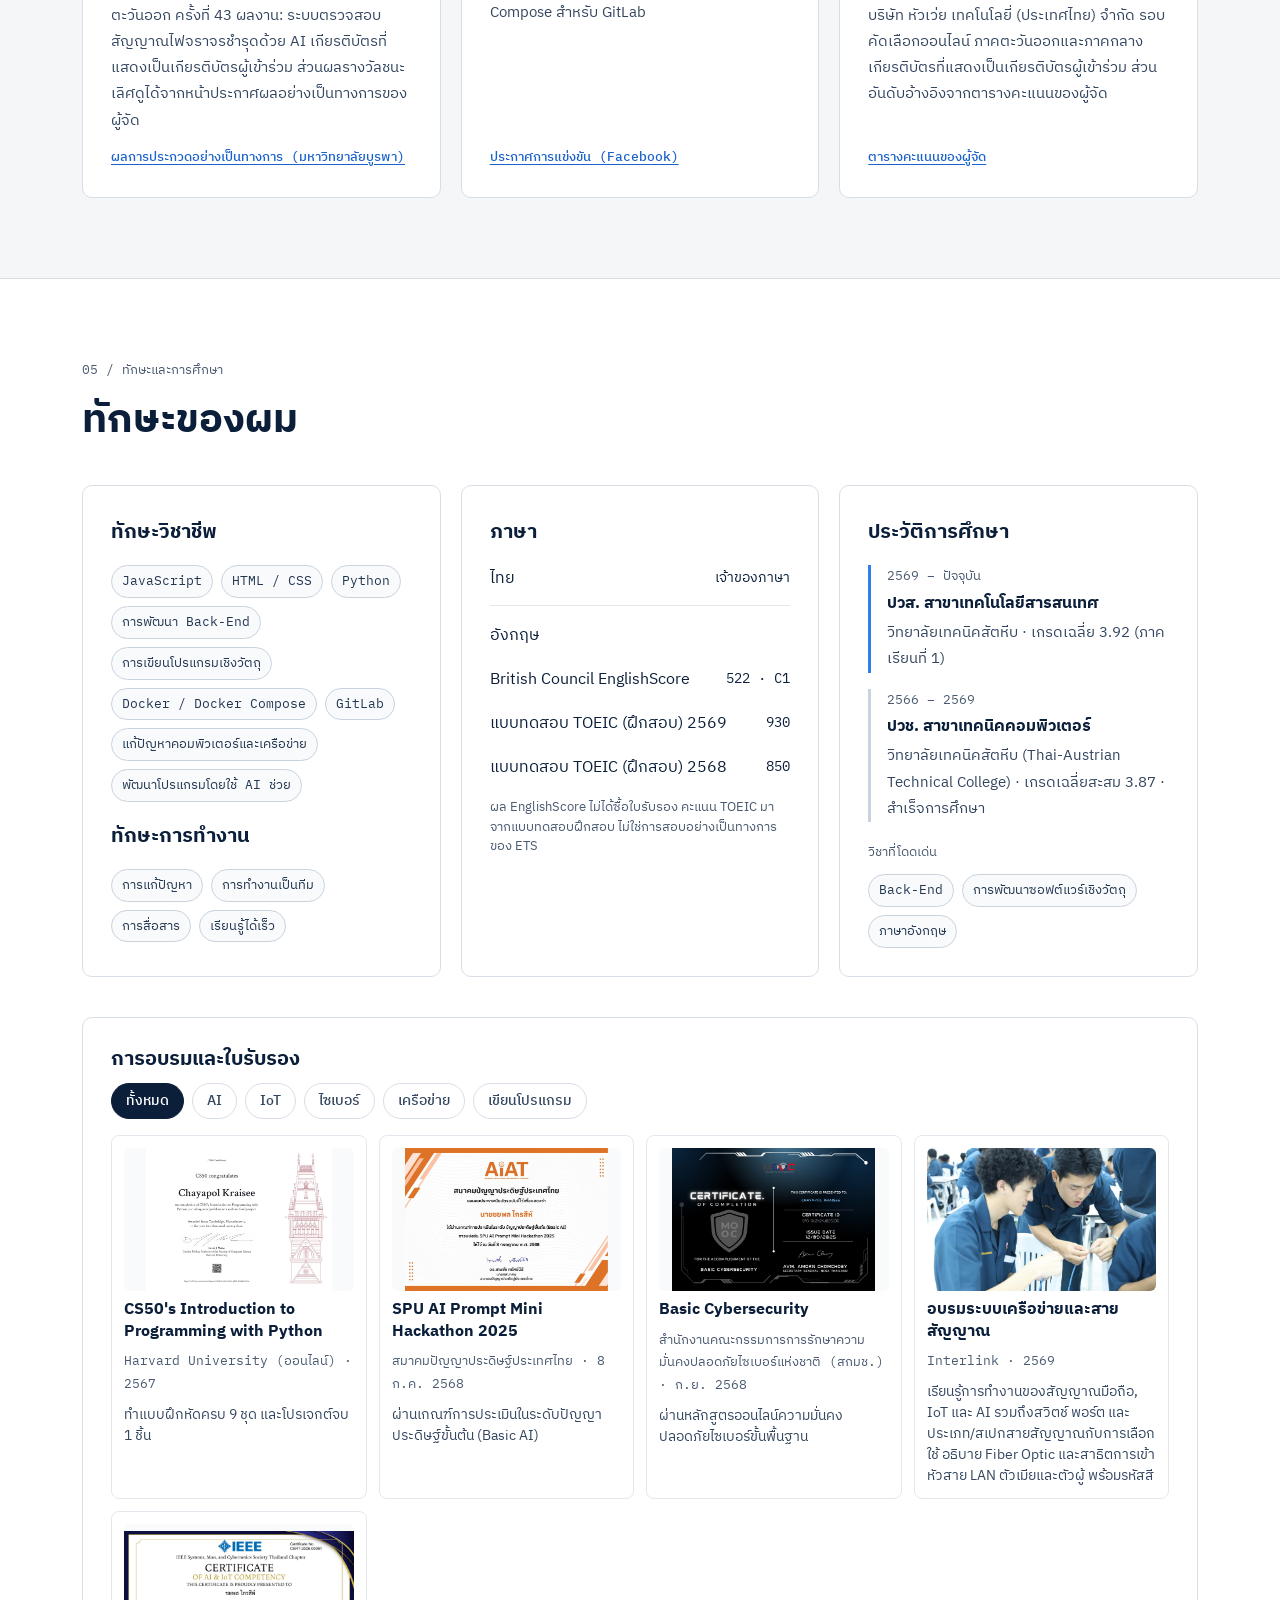
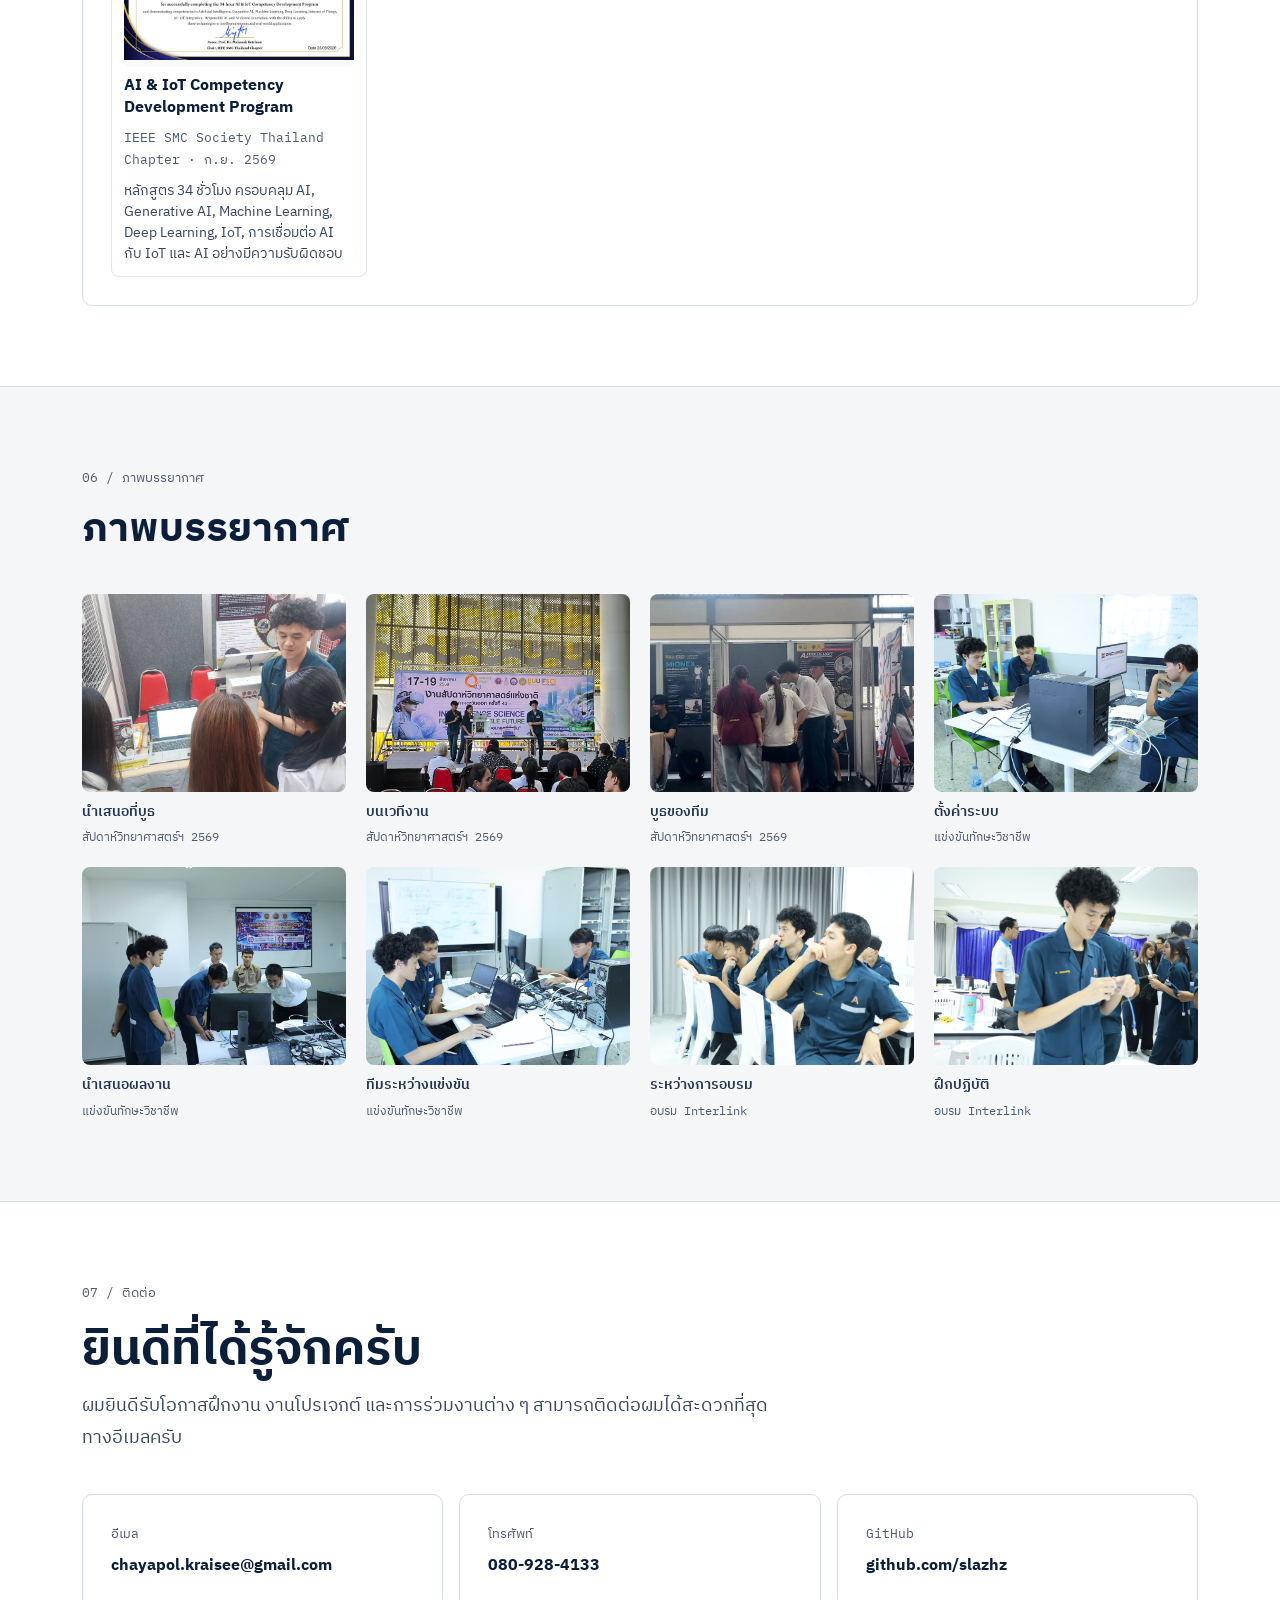
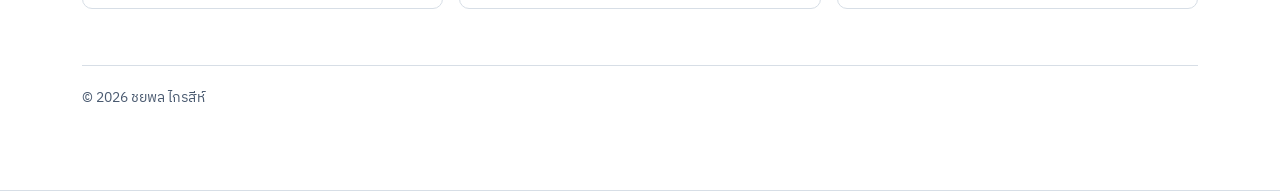
==== commit 130e31b5: "feat: link the DevOps competition card to the host's announcement Co-Authored-By: Claude Sonnet 5.5 " ====
--- a/th/index.html
+++ b/th/index.html
@@ -221,6 +221,7 @@
         <span class="award-when">รองชนะเลิศอันดับ 1 · ปีการศึกษา 2569</span>
         <h3>การแข่งขันทักษะวิชาชีพ ระดับจังหวัด</h3>
         <p>ทักษะเทคโนโลยีสารสนเทศด้านโปรแกรมและเครือข่ายด้วยกระบวนการ DevOps ณ วิทยาลัยเทคนิคชลบุรี รับผิดชอบพัฒนา Back-End และ Docker Compose สำหรับ GitLab</p>
+        <a class="award-link" href="https://www.facebook.com/story.php?story_fbid=1732654875536759&amp;id=100063767881647" rel="noopener noreferrer">ประกาศการแข่งขัน (Facebook)</a>
       </div>
       <div class="card award">
         <img class="contain" src="../assets/img/cert-cyber.jpg" width="990" height="1400" loading="lazy" decoding="async" alt="เกียรติบัตร Thailand Cyber Top Talent 2025">
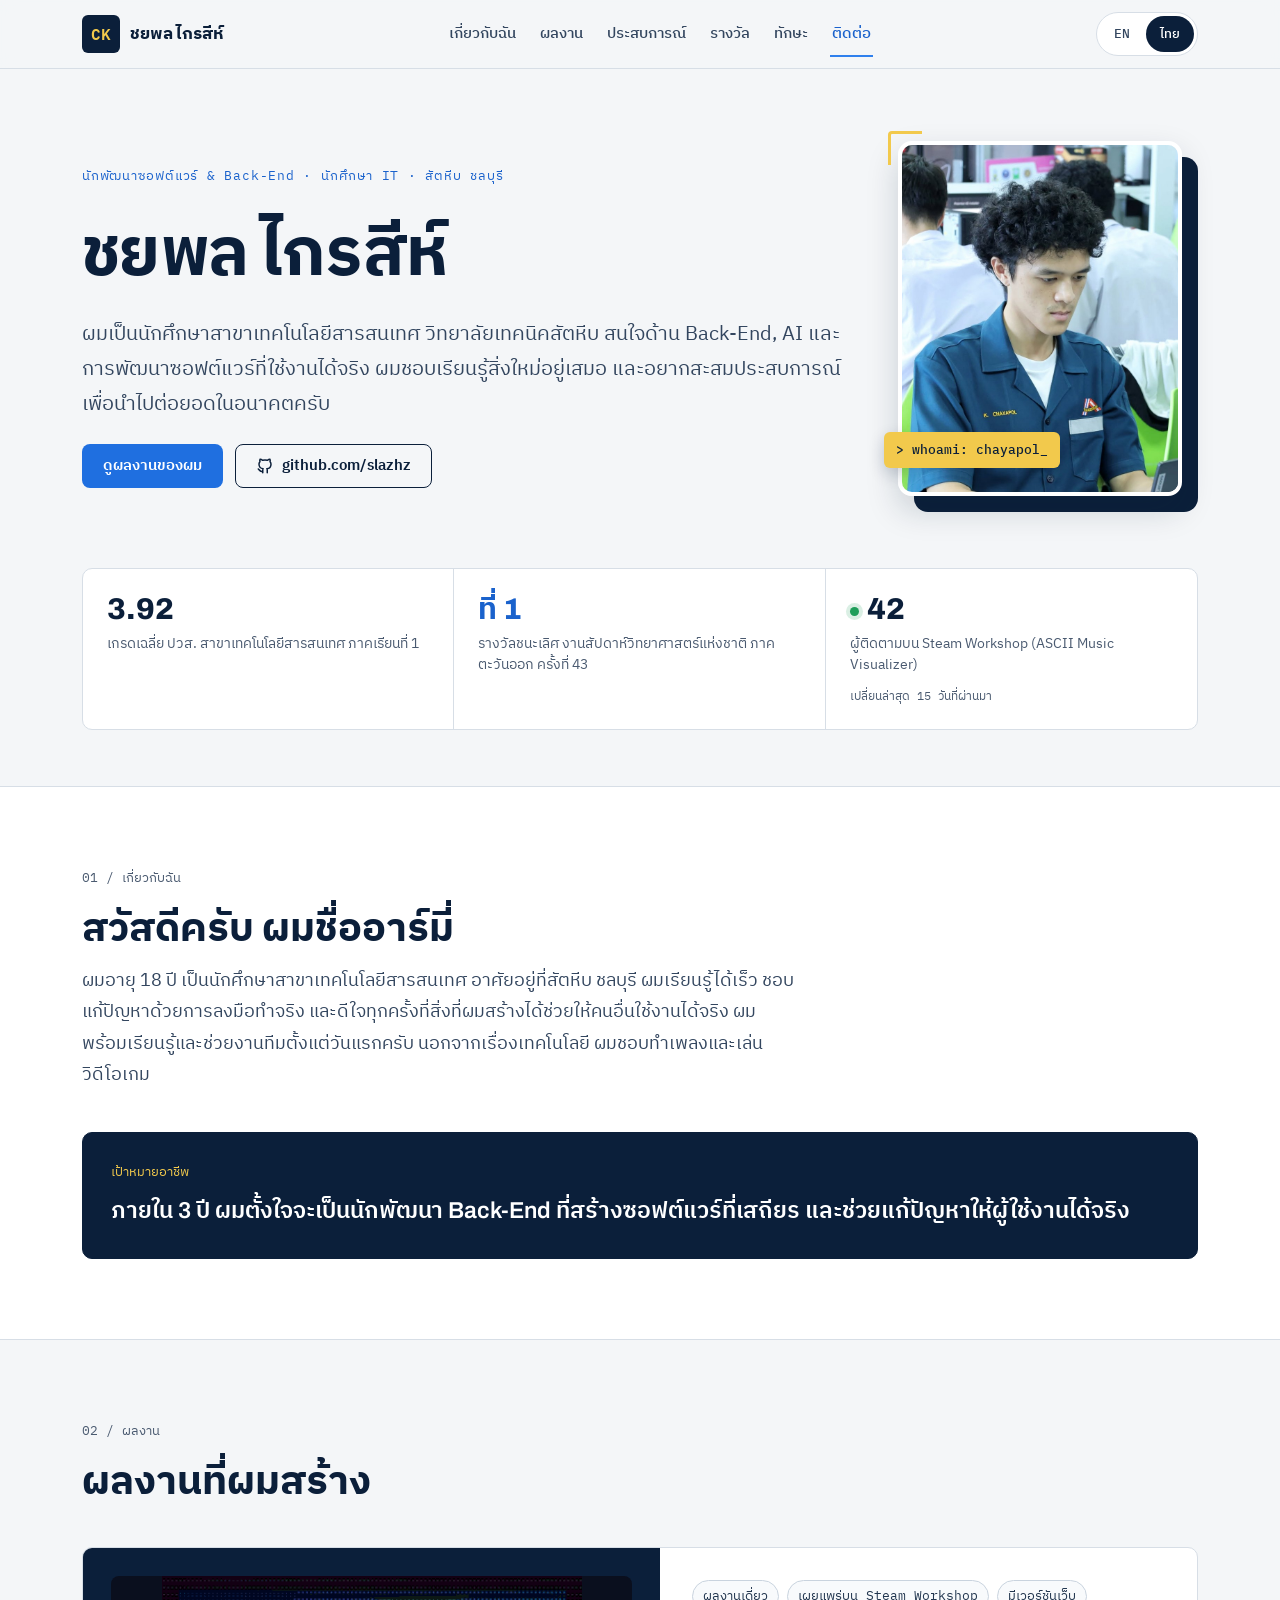
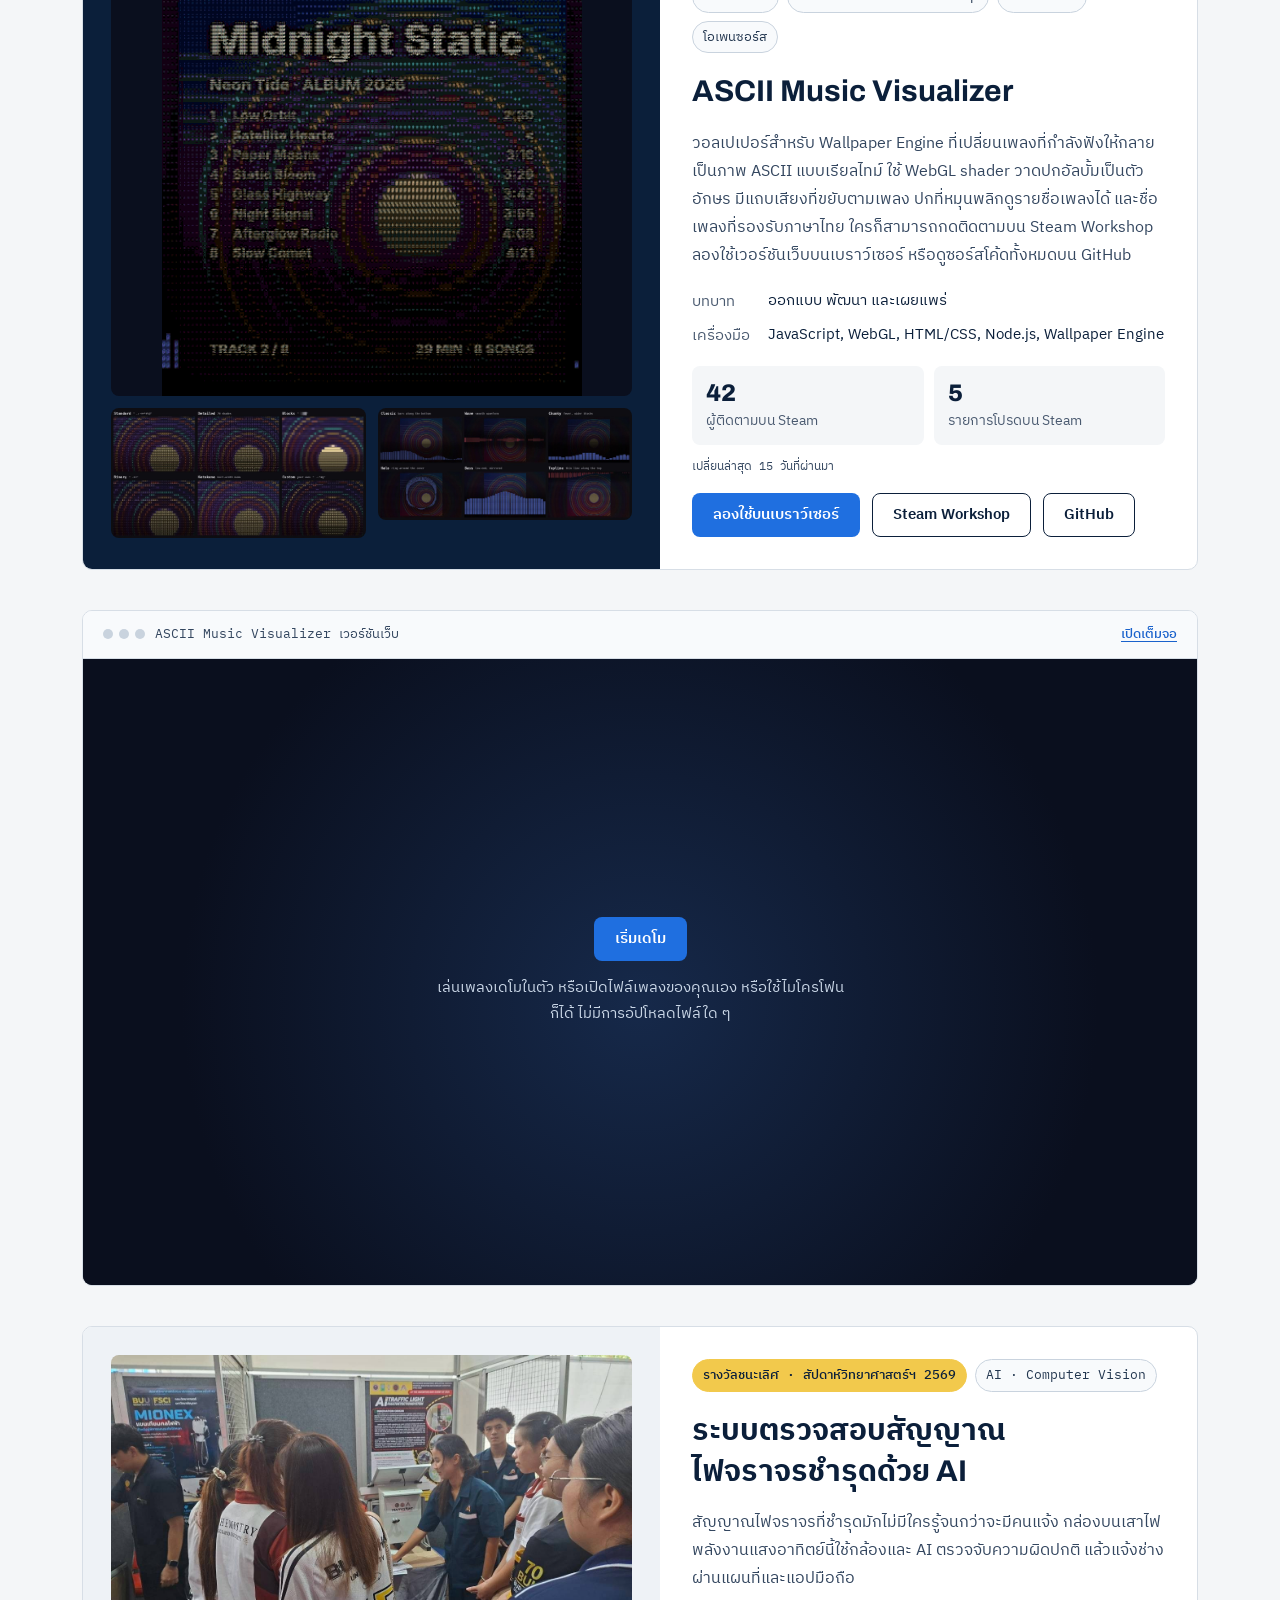
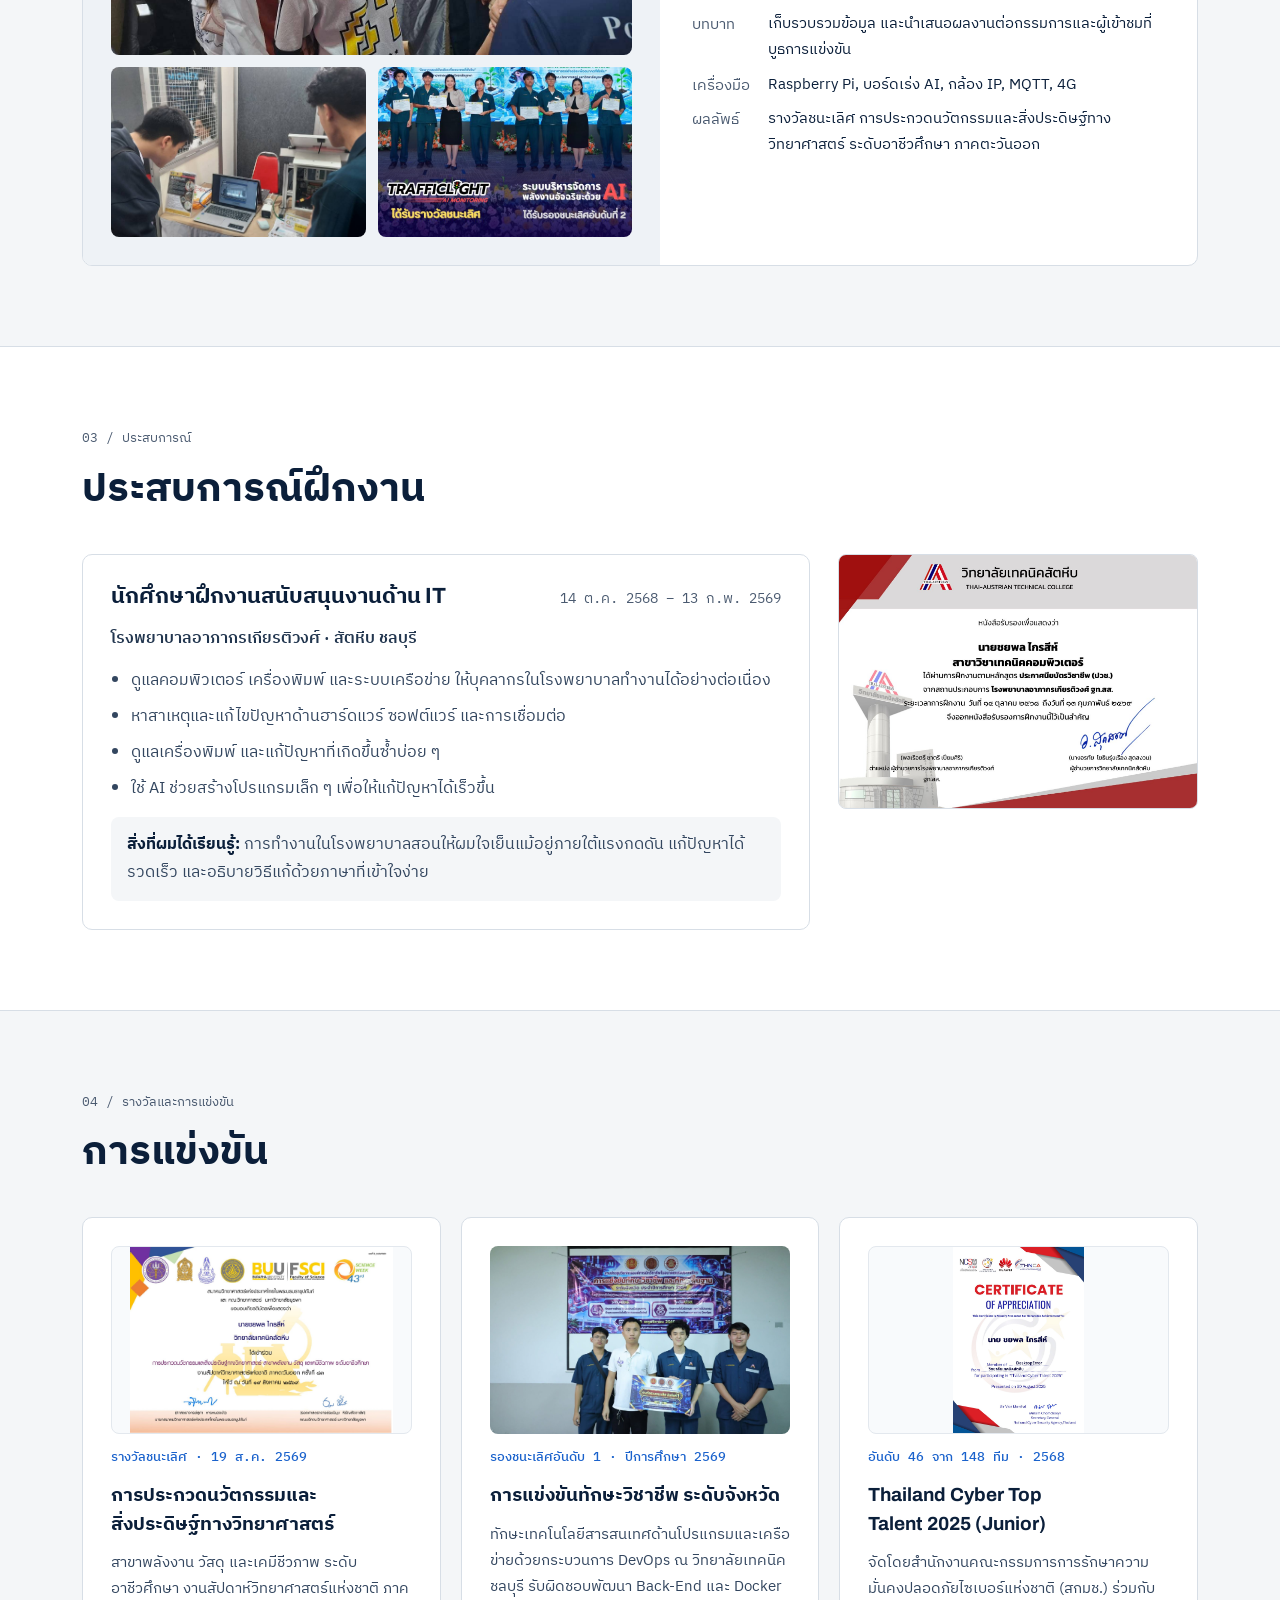
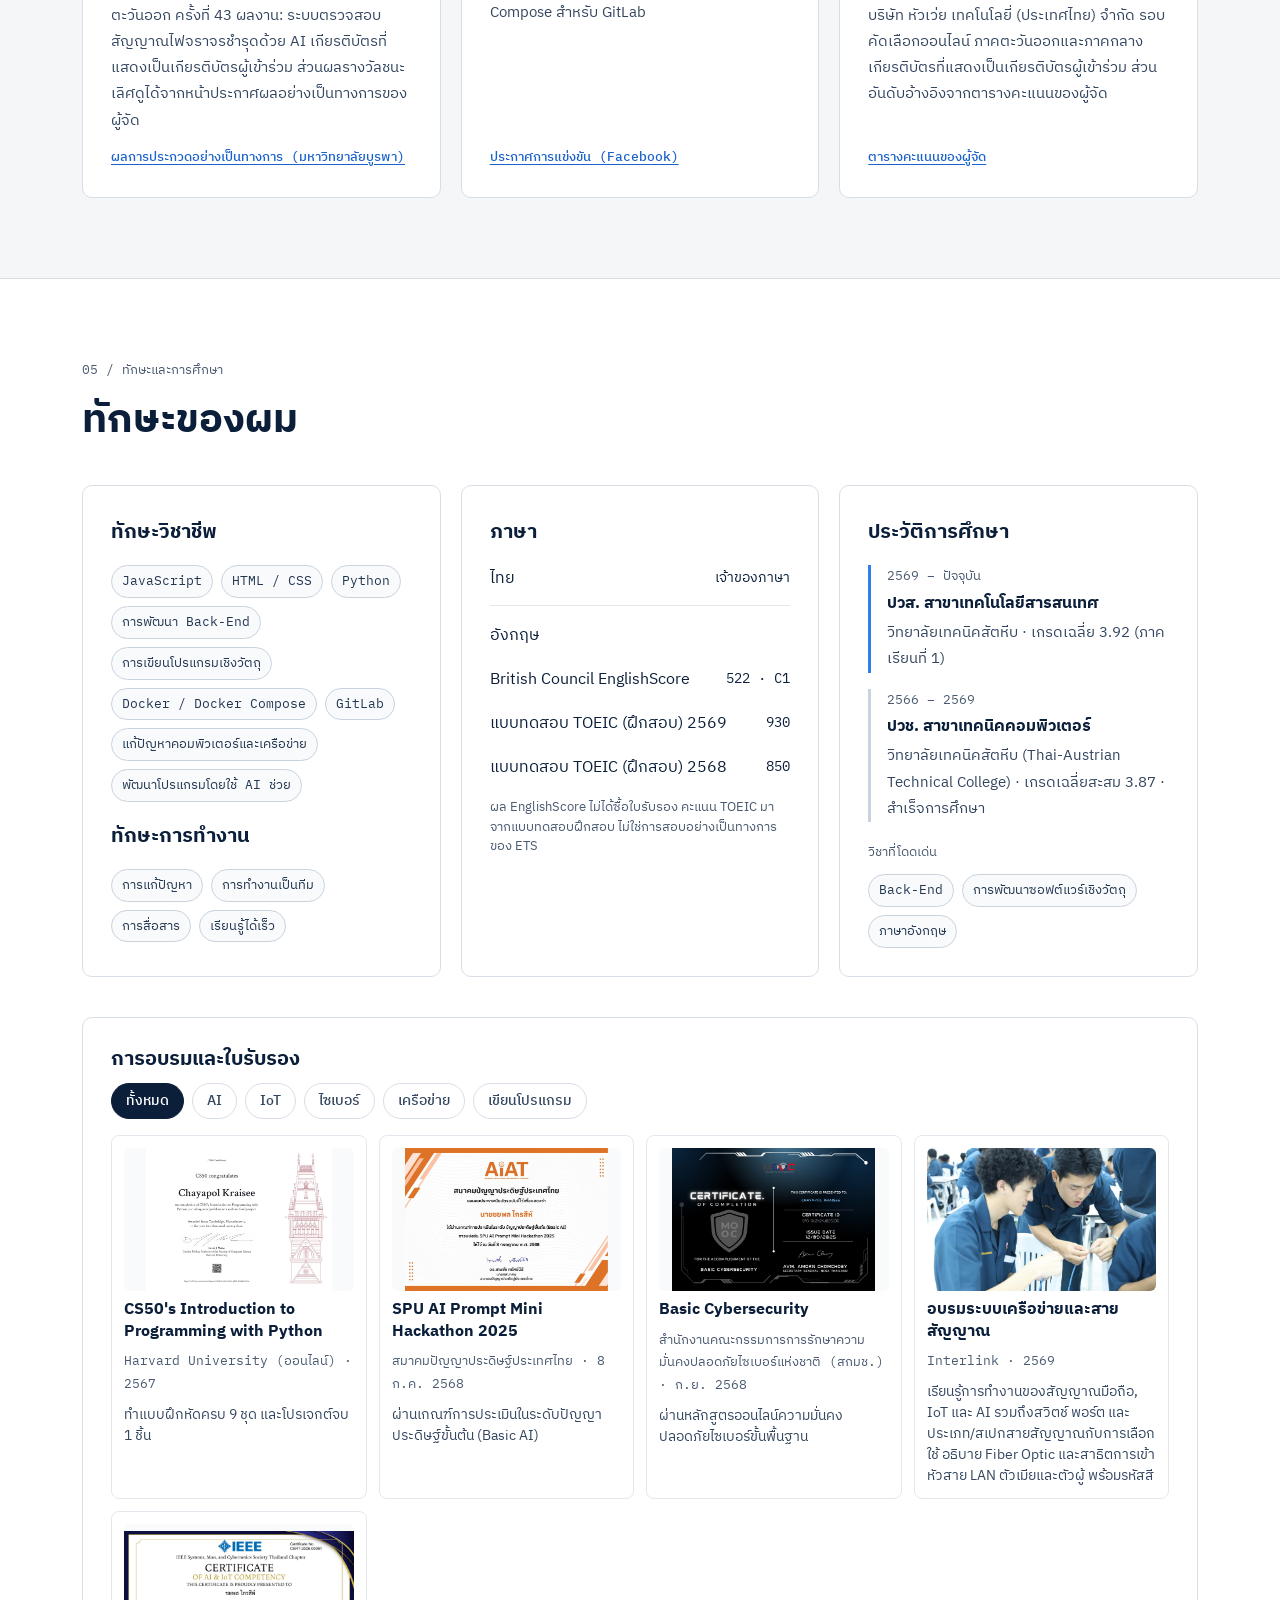
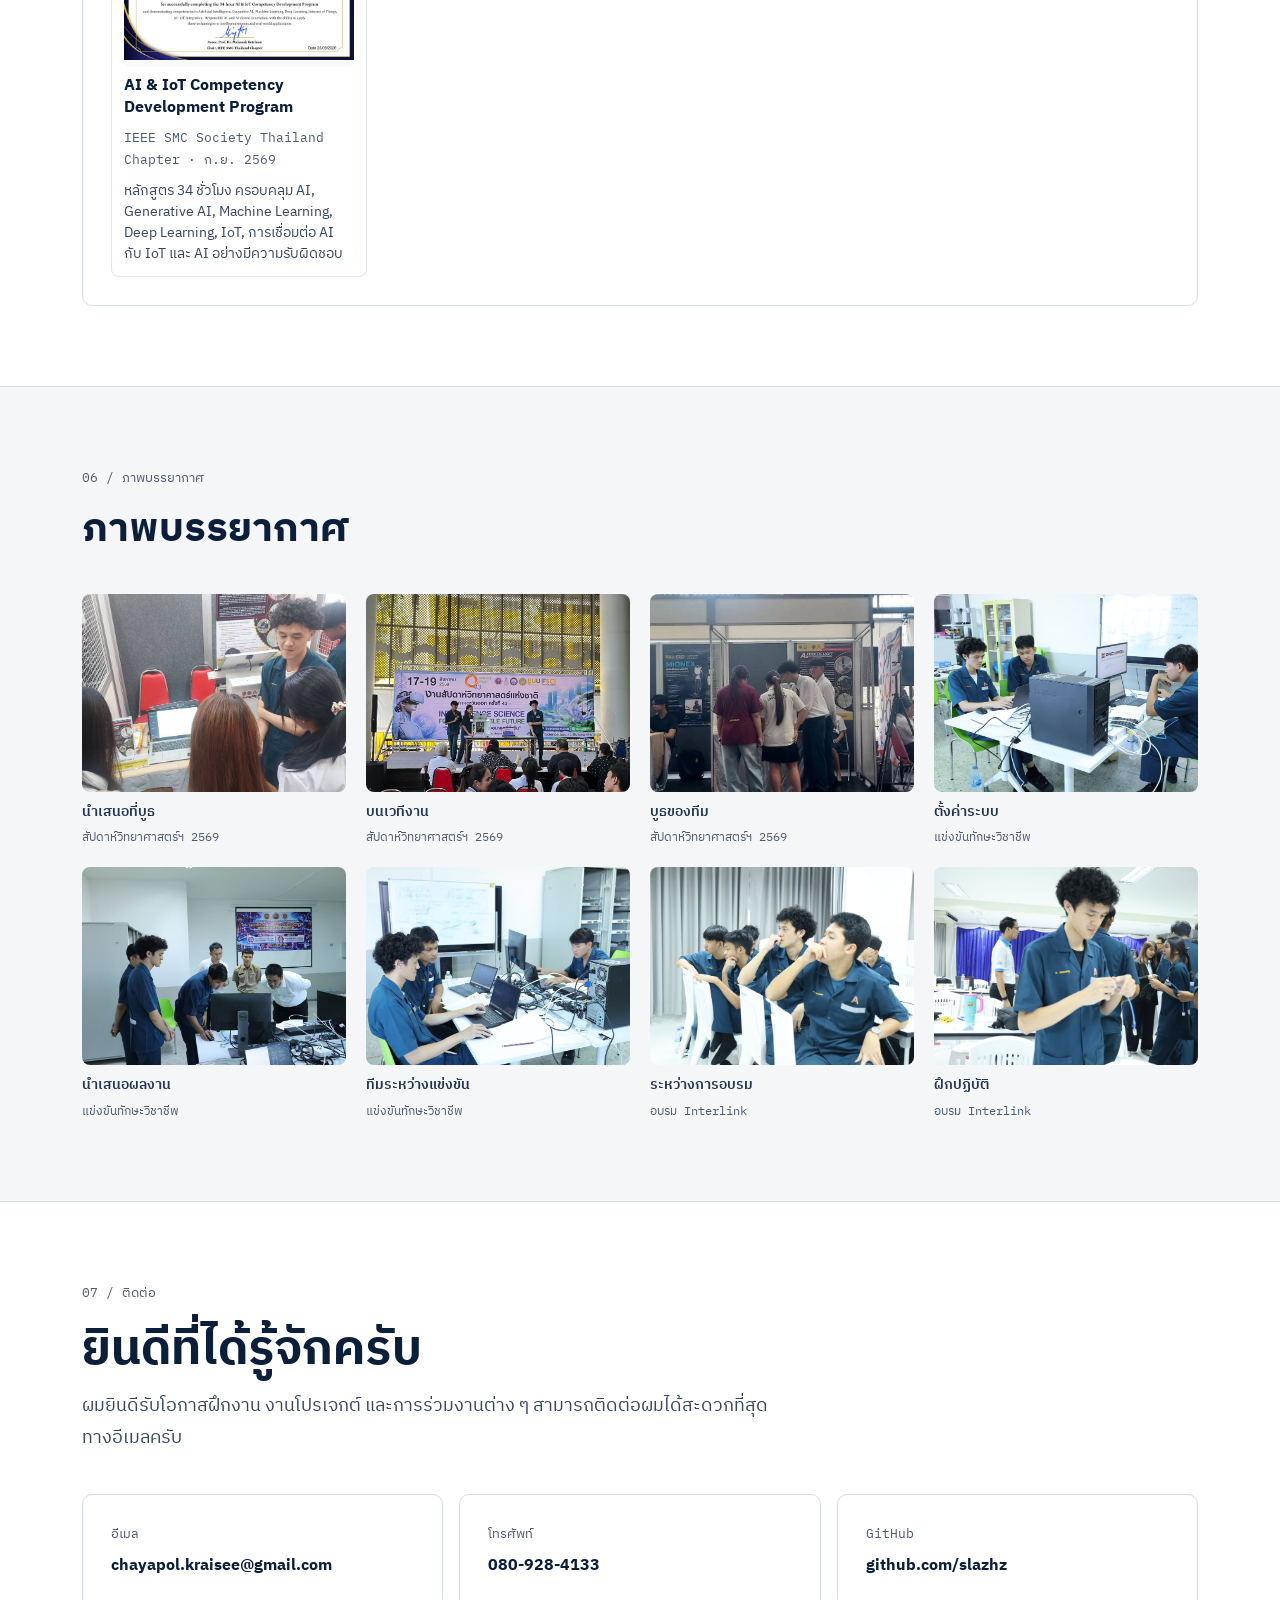
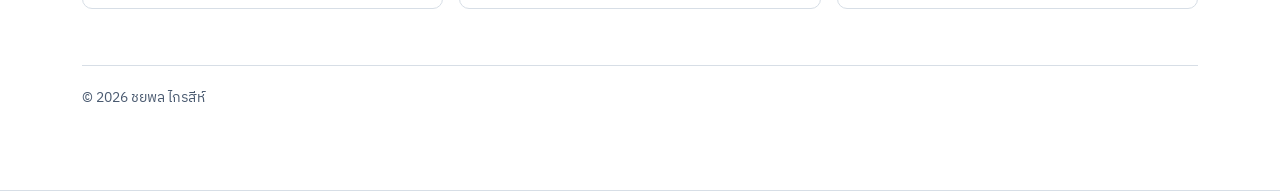
==== commit 9daa0372: "style: loosen the Steam stats lines One line per fact, growth line first. The hero strip shows just " ====
--- a/th/index.html
+++ b/th/index.html
@@ -82,7 +82,7 @@
       <div class="stat">
         <div class="stat-n"><span class="live-dot" aria-hidden="true"></span><span data-steam="subscriptions">Live</span></div>
         <div class="stat-l">ผู้ติดตามบน Steam Workshop (ASCII Music Visualizer)</div>
-        <p class="steam-meta" data-steam-meta></p>
+        <p class="steam-meta" data-steam-meta="brief"></p>
       </div>
     </div>
   </div>
--- a/assets/css/style.css
+++ b/assets/css/style.css
@@ -59,6 +59,7 @@
   background: var(--navy); color: #fff; padding: 10px 16px; border-radius: 6px;
 }
 .skip:focus { top: 12px; color: #fff; }
+.skip:hover { color: #fff; }   /* the global a:hover is navy, which is invisible on this navy button */
 
 /* ---------- Header ---------- */
 .site-header {
@@ -157,8 +158,13 @@
 }
 .stat-n.hi { color: var(--blue-ink); }
 .stat-l { font-size: 14px; color: var(--muted); margin-top: 8px; line-height: 1.45; }
-.steam-meta { margin: 6px 0 0; font-family: var(--font-mono); font-size: 12px; line-height: 1.5; color: var(--muted); }
+.steam-meta {
+  display: flex; flex-direction: column; gap: 4px; margin: 12px 0 0;
+  font-family: var(--font-mono); font-size: 12px; line-height: 1.5; color: var(--muted);
+}
 .steam-meta:empty { display: none; }
+.steam-meta__trend { color: var(--blue-ink); font-weight: 500; }
+.mini-stats + .steam-meta { margin: -6px 0 0; }   /* the project body already has an 18px gap */
 .live-dot {
   display: inline-block; width: 9px; height: 9px; border-radius: 50%; margin-right: 8px; vertical-align: middle;
   background: #1E9E5A; box-shadow: 0 0 0 4px rgba(30, 158, 90, .16);
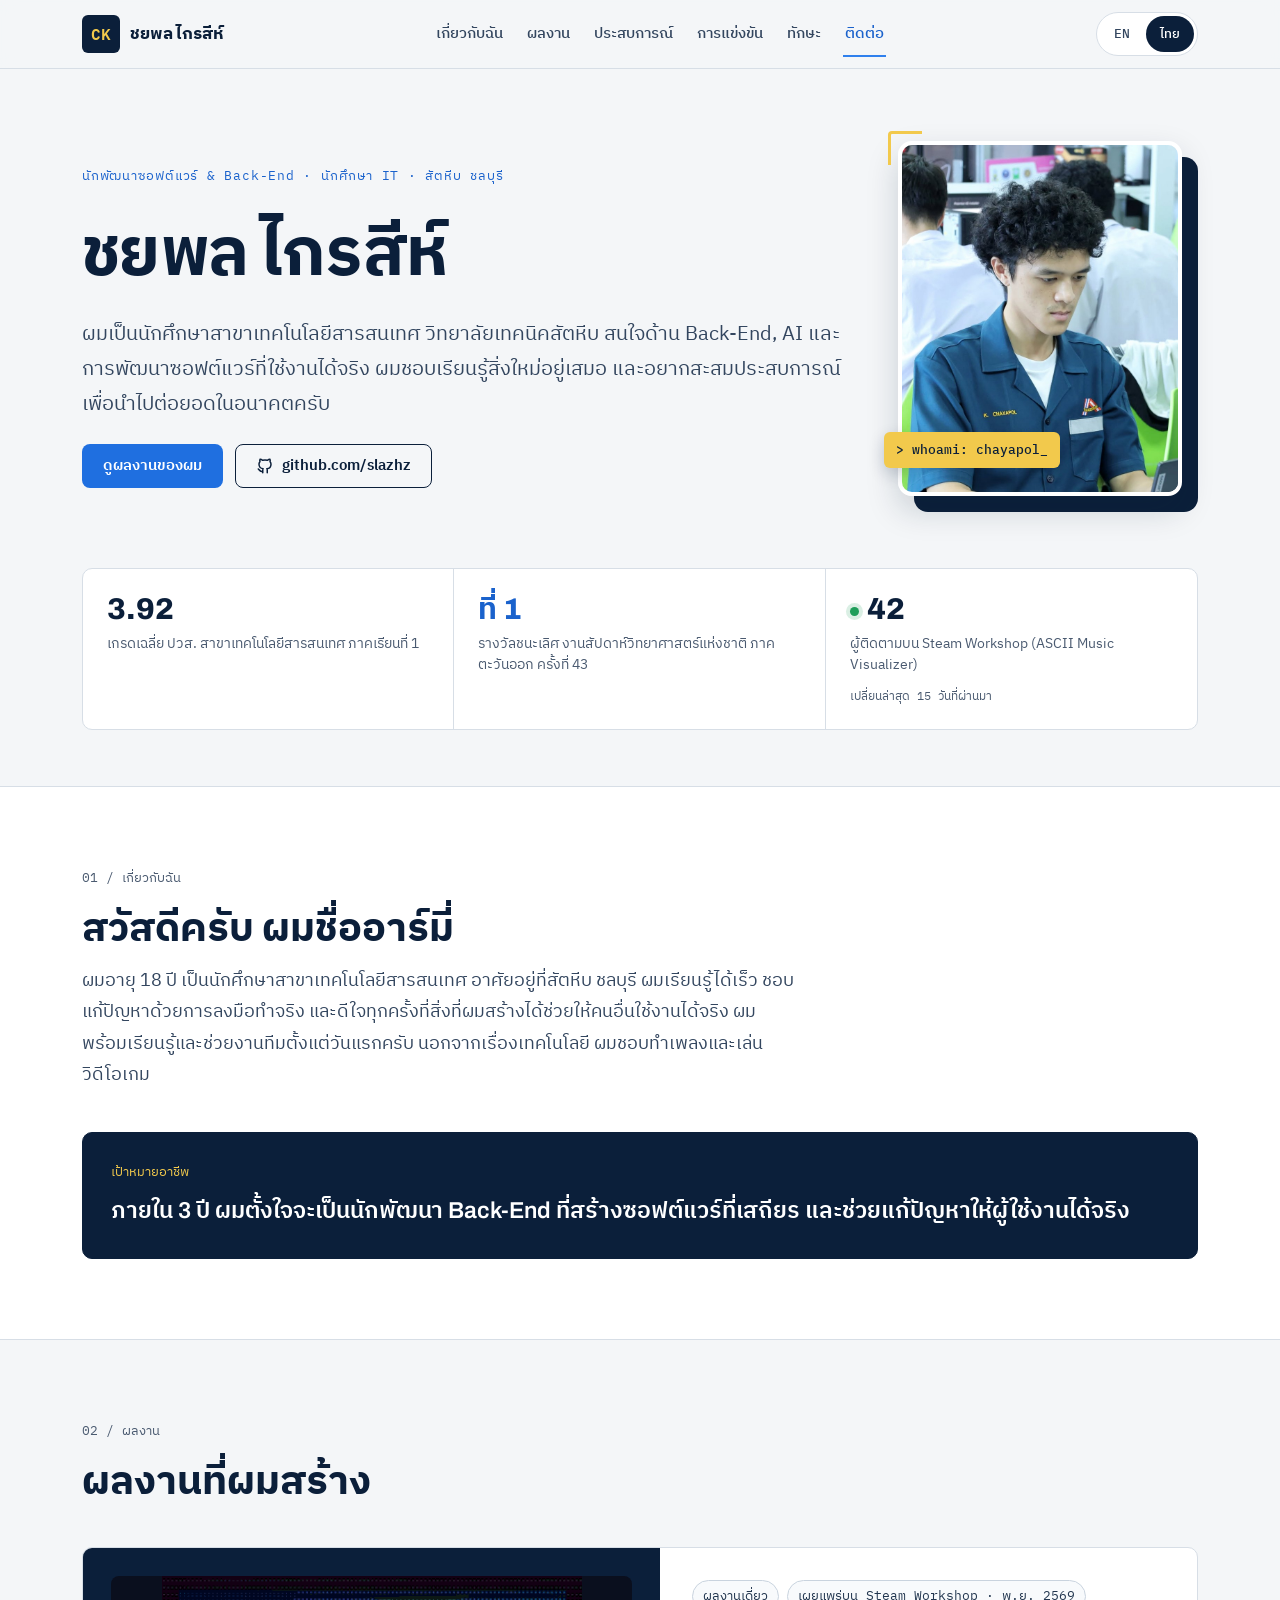
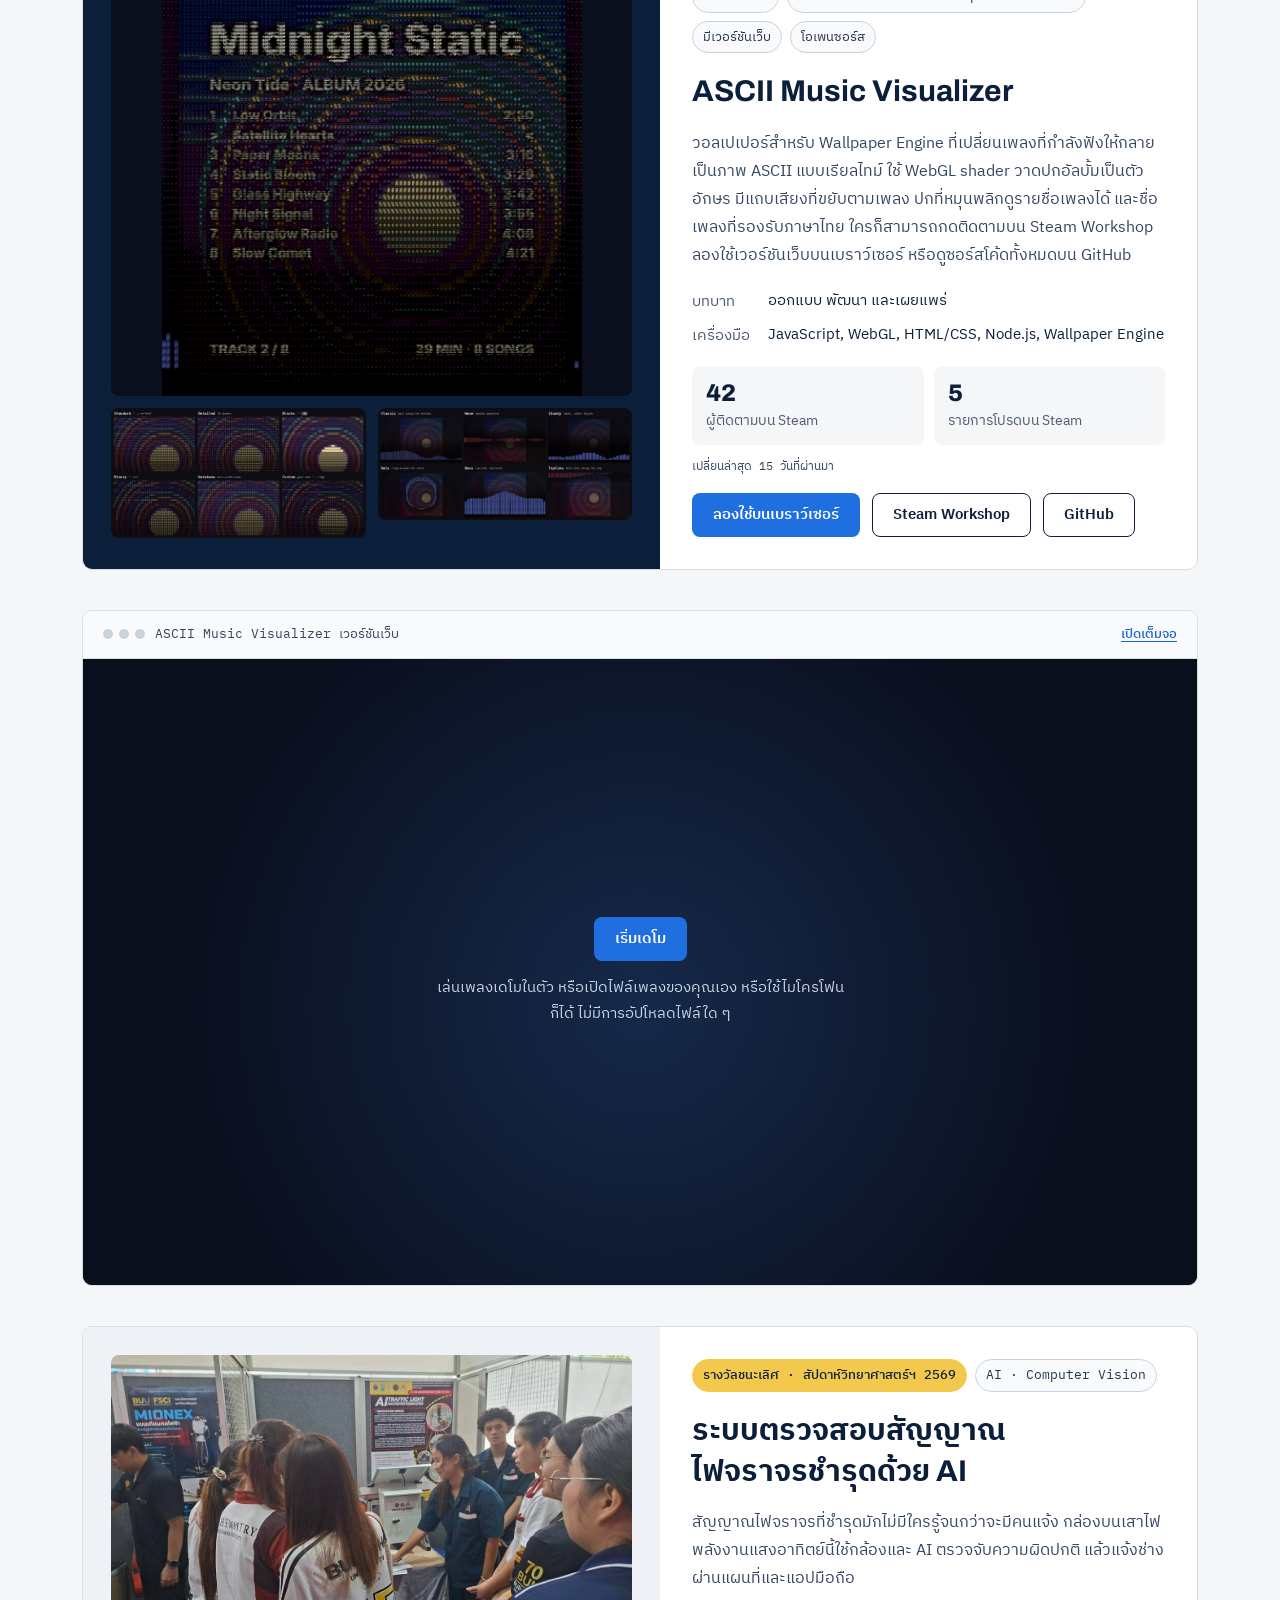
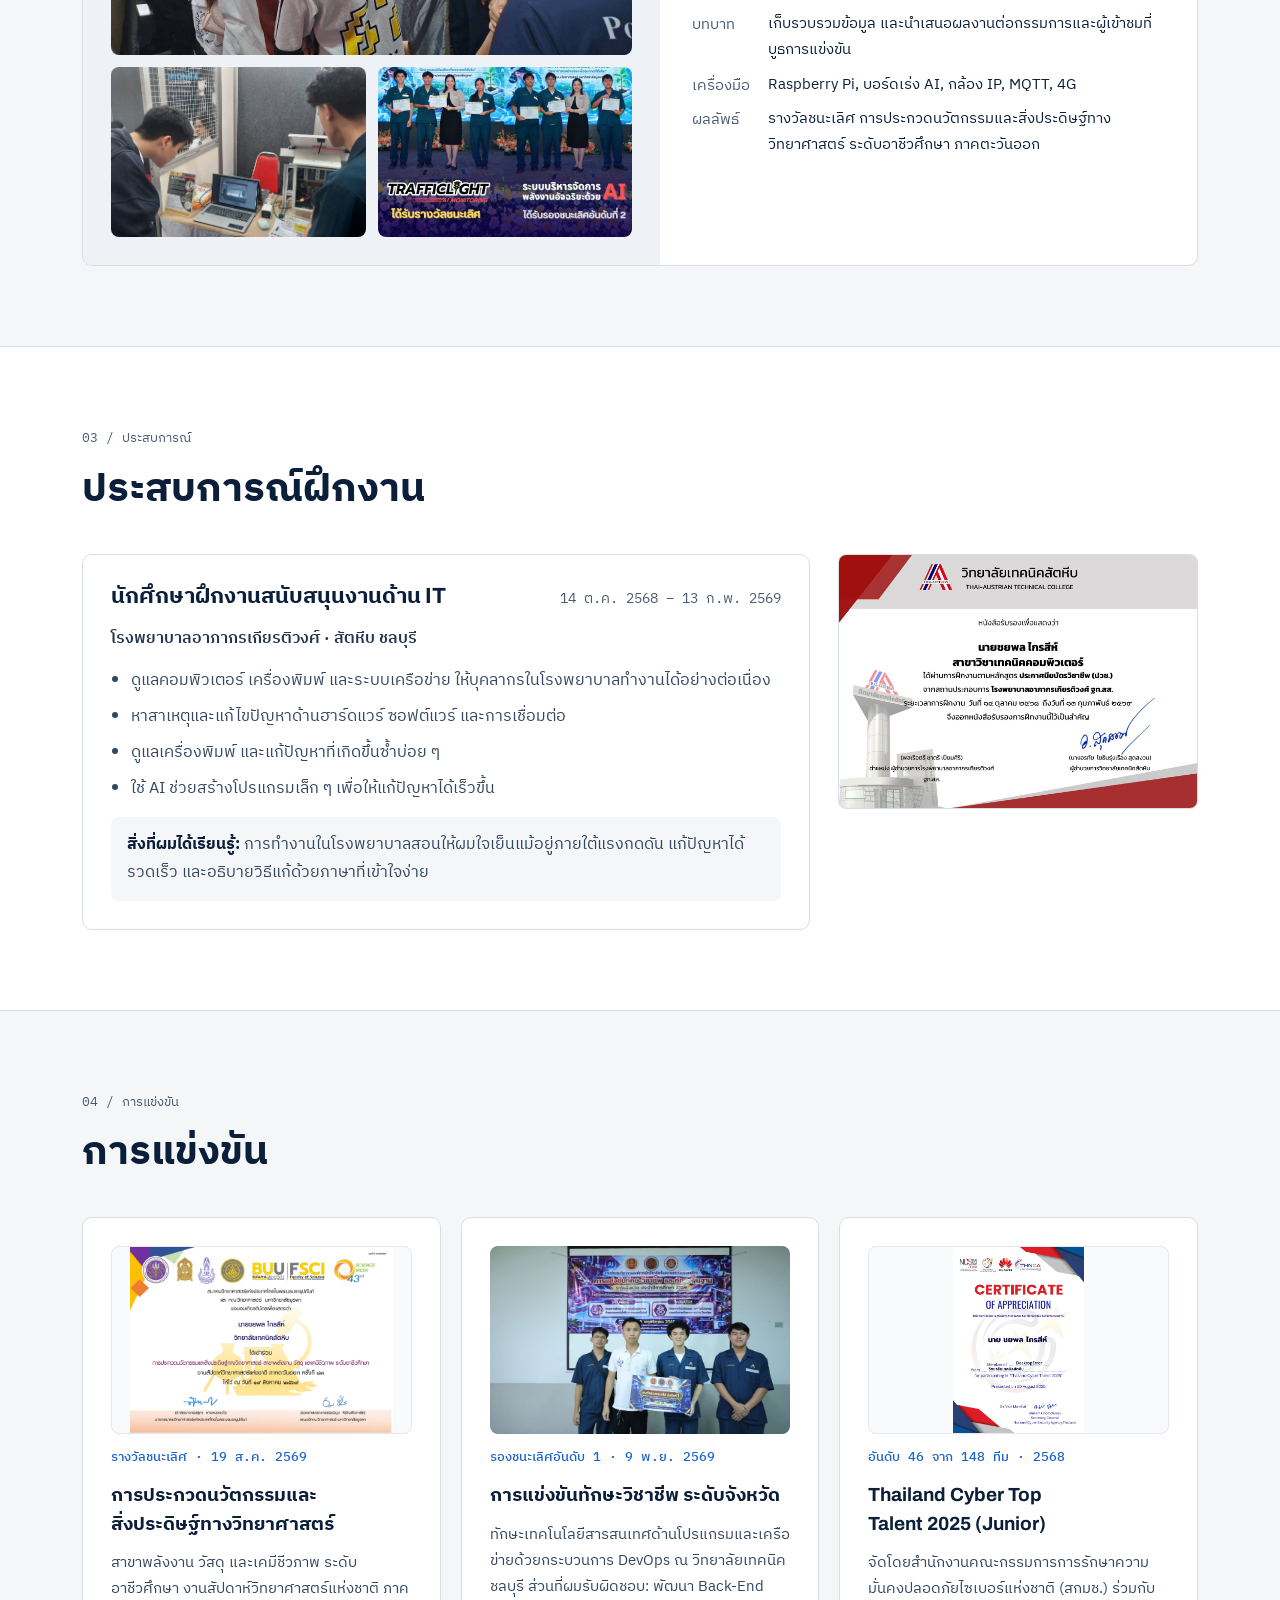
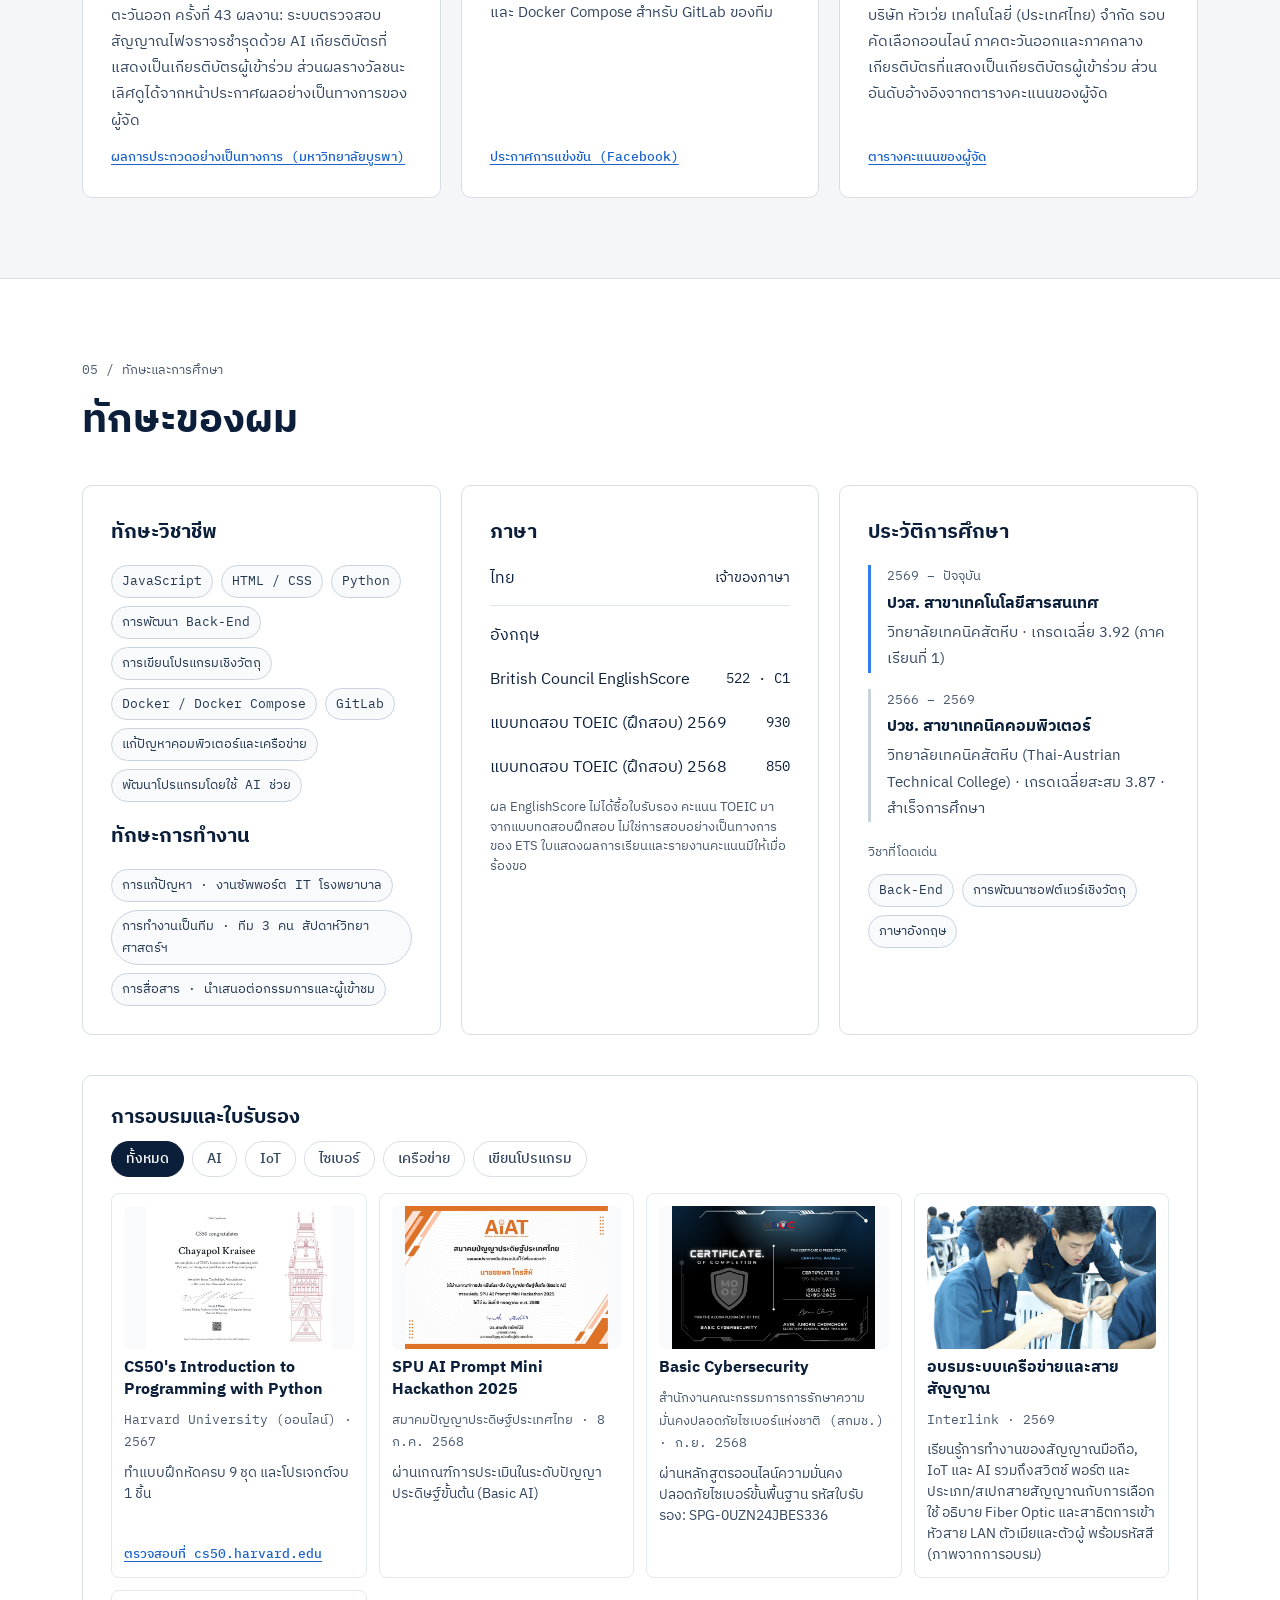
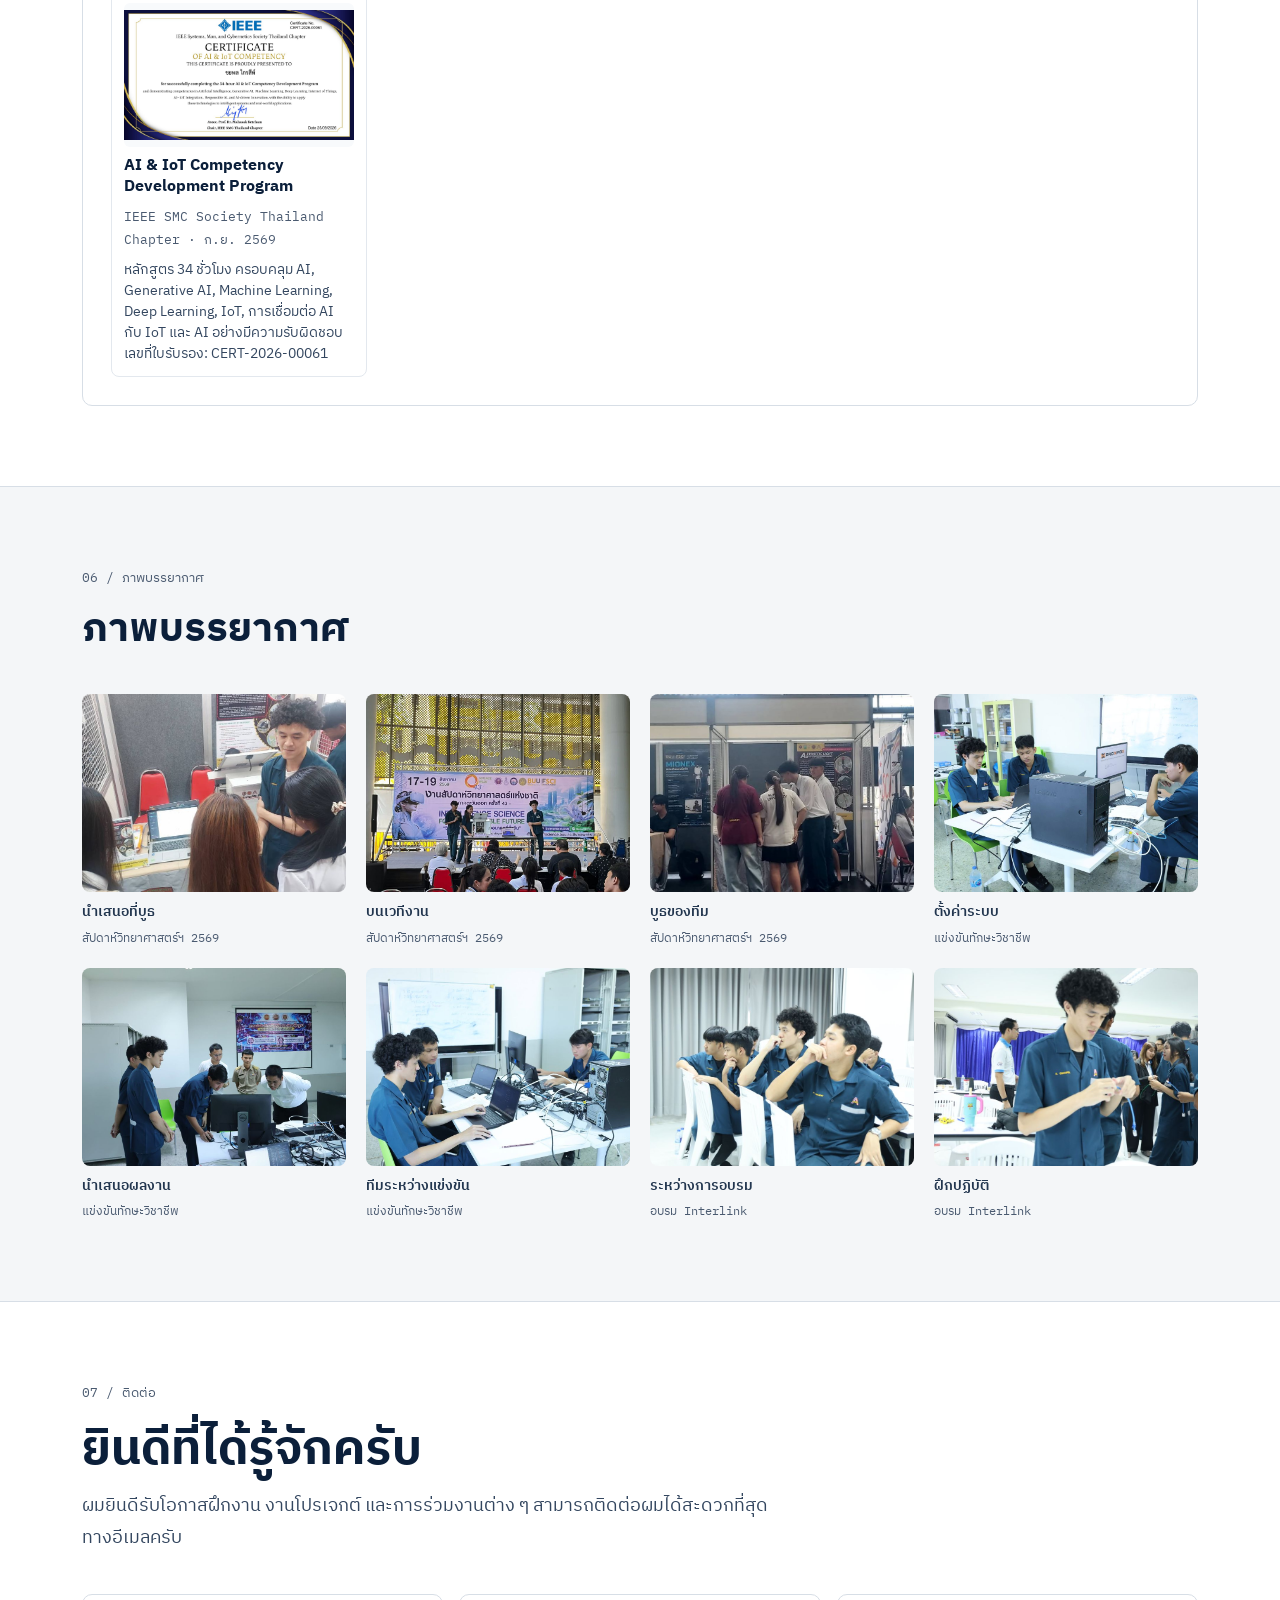
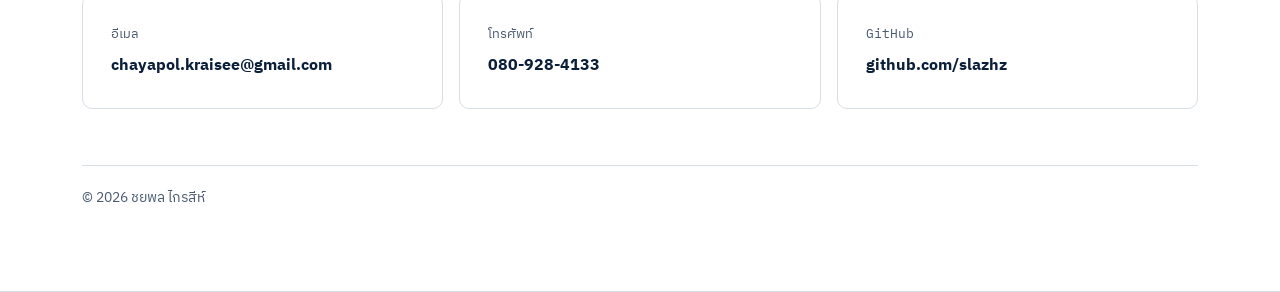
==== commit bdc30fb6: "content: dates, verification links, 'on request' note and small wording fixes - Nov 2026 on the visu" ====
--- a/th/index.html
+++ b/th/index.html
@@ -36,7 +36,7 @@
       <a href="#about">เกี่ยวกับฉัน</a>
       <a href="#projects">ผลงาน</a>
       <a href="#experience">ประสบการณ์</a>
-      <a href="#awards">รางวัล</a>
+      <a href="#awards">การแข่งขัน</a>
       <a href="#skills">ทักษะ</a>
       <a href="#contact">ติดต่อ</a>
     </nav>
@@ -119,7 +119,7 @@
         </div>
       </div>
       <div class="project-body">
-        <div class="tags"><span class="tag">ผลงานเดี่ยว</span><span class="tag">เผยแพร่บน Steam Workshop</span><span class="tag">มีเวอร์ชันเว็บ</span><span class="tag">โอเพนซอร์ส</span></div>
+        <div class="tags"><span class="tag">ผลงานเดี่ยว</span><span class="tag">เผยแพร่บน Steam Workshop · พ.ย. 2569</span><span class="tag">มีเวอร์ชันเว็บ</span><span class="tag">โอเพนซอร์ส</span></div>
         <h3 id="p-amv" class="project-title">ASCII Music Visualizer</h3>
         <p>วอลเปเปอร์สำหรับ Wallpaper Engine ที่เปลี่ยนเพลงที่กำลังฟังให้กลายเป็นภาพ ASCII แบบเรียลไทม์ ใช้ WebGL shader วาดปกอัลบั้มเป็นตัวอักษร มีแถบเสียงที่ขยับตามเพลง ปกที่หมุนพลิกดูรายชื่อเพลงได้ และชื่อเพลงที่รองรับภาษาไทย ใครก็สามารถกดติดตามบน Steam Workshop ลองใช้เวอร์ชันเว็บบนเบราว์เซอร์ หรือดูซอร์สโค้ดทั้งหมดบน GitHub</p>
         <dl class="facts">
@@ -204,7 +204,7 @@
 <section id="awards" class="section">
   <div class="wrap">
     <div class="section-head">
-      <span class="secnum">04 / รางวัลและการแข่งขัน</span>
+      <span class="secnum">04 / การแข่งขัน</span>
       <h2 class="h2">การแข่งขัน</h2>
     </div>
     <div class="grid-3">
@@ -218,9 +218,9 @@
       </div>
       <div class="card award">
         <img class="cover" src="../assets/img/devops-award.jpg" width="1600" height="1066" loading="lazy" decoding="async" alt="ทีมรับรางวัลรองชนะเลิศอันดับ 1 การแข่งขันทักษะวิชาชีพ" style="object-position: center 60%">
-        <span class="award-when">รองชนะเลิศอันดับ 1 · ปีการศึกษา 2569</span>
+        <span class="award-when">รองชนะเลิศอันดับ 1 · 9 พ.ย. 2569</span>
         <h3>การแข่งขันทักษะวิชาชีพ ระดับจังหวัด</h3>
-        <p>ทักษะเทคโนโลยีสารสนเทศด้านโปรแกรมและเครือข่ายด้วยกระบวนการ DevOps ณ วิทยาลัยเทคนิคชลบุรี รับผิดชอบพัฒนา Back-End และ Docker Compose สำหรับ GitLab</p>
+        <p>ทักษะเทคโนโลยีสารสนเทศด้านโปรแกรมและเครือข่ายด้วยกระบวนการ DevOps ณ วิทยาลัยเทคนิคชลบุรี ส่วนที่ผมรับผิดชอบ: พัฒนา Back-End และ Docker Compose สำหรับ GitLab ของทีม</p>
         <a class="award-link" href="https://www.facebook.com/story.php?story_fbid=1732654875536759&amp;id=100063767881647" rel="noopener noreferrer">ประกาศการแข่งขัน (Facebook)</a>
       </div>
       <div class="card award">
@@ -246,7 +246,7 @@
         <h3>ทักษะวิชาชีพ</h3>
         <div class="tags"><span class="tag">JavaScript</span><span class="tag">HTML / CSS</span><span class="tag">Python</span><span class="tag">การพัฒนา Back-End</span><span class="tag">การเขียนโปรแกรมเชิงวัตถุ</span><span class="tag">Docker / Docker Compose</span><span class="tag">GitLab</span><span class="tag">แก้ปัญหาคอมพิวเตอร์และเครือข่าย</span><span class="tag">พัฒนาโปรแกรมโดยใช้ AI ช่วย</span></div>
         <h3>ทักษะการทำงาน</h3>
-        <div class="tags"><span class="tag">การแก้ปัญหา</span><span class="tag">การทำงานเป็นทีม</span><span class="tag">การสื่อสาร</span><span class="tag">เรียนรู้ได้เร็ว</span></div>
+        <div class="tags"><span class="tag">การแก้ปัญหา · งานซัพพอร์ต IT โรงพยาบาล</span><span class="tag">การทำงานเป็นทีม · ทีม 3 คน สัปดาห์วิทยาศาสตร์ฯ</span><span class="tag">การสื่อสาร · นำเสนอต่อกรรมการและผู้เข้าชม</span></div>
       </div>
       <div class="card">
         <h3>ภาษา</h3>
@@ -255,7 +255,7 @@
         <div class="row"><span>British Council EnglishScore</span><span class="mono">522 · C1</span></div>
         <div class="row"><span>แบบทดสอบ TOEIC (ฝึกสอบ) 2569</span><span class="mono">930</span></div>
         <div class="row"><span>แบบทดสอบ TOEIC (ฝึกสอบ) 2568</span><span class="mono">850</span></div>
-        <p class="note">ผล EnglishScore ไม่ได้ซื้อใบรับรอง คะแนน TOEIC มาจากแบบทดสอบฝึกสอบ ไม่ใช่การสอบอย่างเป็นทางการของ ETS</p>
+        <p class="note">ผล EnglishScore ไม่ได้ซื้อใบรับรอง คะแนน TOEIC มาจากแบบทดสอบฝึกสอบ ไม่ใช่การสอบอย่างเป็นทางการของ ETS ใบแสดงผลการเรียนและรายงานคะแนนมีให้เมื่อร้องขอ</p>
       </div>
       <div class="card">
         <h3>ประวัติการศึกษา</h3>
@@ -285,6 +285,7 @@
           <strong>CS50's Introduction to Programming with Python</strong>
           <span class="mono">Harvard University (ออนไลน์) · 2567</span>
           <span>ทำแบบฝึกหัดครบ 9 ชุด และโปรเจกต์จบ 1 ชิ้น</span>
+          <a class="award-link" href="https://cs50.harvard.edu/certificates/23bdf2c6-bb30-42b3-ad90-2068db36b7ac" rel="noopener noreferrer">ตรวจสอบที่ cs50.harvard.edu</a>
         </div>
         <div class="training" data-tags="ai">
           <img class="contain" src="../assets/img/cert-aiat.jpg" width="1400" height="990" loading="lazy" decoding="async" alt="ใบรับรอง Basic AI สมาคมปัญญาประดิษฐ์ประเทศไทย">
@@ -296,19 +297,19 @@
           <img class="contain" src="../assets/img/cert-ncsa.jpg" width="1400" height="990" loading="lazy" decoding="async" alt="ใบรับรองหลักสูตร Basic Cybersecurity จาก สกมช.">
           <strong>Basic Cybersecurity</strong>
           <span class="mono">สำนักงานคณะกรรมการการรักษาความมั่นคงปลอดภัยไซเบอร์แห่งชาติ (สกมช.) · ก.ย. 2568</span>
-          <span>ผ่านหลักสูตรออนไลน์ความมั่นคงปลอดภัยไซเบอร์ขั้นพื้นฐาน</span>
+          <span>ผ่านหลักสูตรออนไลน์ความมั่นคงปลอดภัยไซเบอร์ขั้นพื้นฐาน รหัสใบรับรอง: SPG-0UZN24JBES336</span>
         </div>
         <div class="training" data-tags="networking iot">
           <img class="cover" src="../assets/img/interlink.jpg" width="1600" height="900" loading="lazy" decoding="async" alt="ฝึกเข้าสายแลนในการอบรม Interlink">
           <strong>อบรมระบบเครือข่ายและสายสัญญาณ</strong>
           <span class="mono">Interlink · 2569</span>
-          <span>เรียนรู้การทำงานของสัญญาณมือถือ, IoT และ AI รวมถึงสวิตช์ พอร์ต และประเภท/สเปกสายสัญญาณกับการเลือกใช้ อธิบาย Fiber Optic และสาธิตการเข้าหัวสาย LAN ตัวเมียและตัวผู้ พร้อมรหัสสี</span>
+          <span>เรียนรู้การทำงานของสัญญาณมือถือ, IoT และ AI รวมถึงสวิตช์ พอร์ต และประเภท/สเปกสายสัญญาณกับการเลือกใช้ อธิบาย Fiber Optic และสาธิตการเข้าหัวสาย LAN ตัวเมียและตัวผู้ พร้อมรหัสสี (ภาพจากการอบรม)</span>
         </div>
         <div class="training" data-tags="ai iot">
           <img class="contain" src="../assets/img/cert-ieee-aiot.jpg" width="1400" height="788" loading="lazy" decoding="async" alt="ใบรับรองสมรรถนะด้าน AI และ IoT จาก IEEE SMC Thailand Chapter">
           <strong>AI &amp; IoT Competency Development Program</strong>
           <span class="mono">IEEE SMC Society Thailand Chapter · ก.ย. 2569</span>
-          <span>หลักสูตร 34 ชั่วโมง ครอบคลุม AI, Generative AI, Machine Learning, Deep Learning, IoT, การเชื่อมต่อ AI กับ IoT และ AI อย่างมีความรับผิดชอบ</span>
+          <span>หลักสูตร 34 ชั่วโมง ครอบคลุม AI, Generative AI, Machine Learning, Deep Learning, IoT, การเชื่อมต่อ AI กับ IoT และ AI อย่างมีความรับผิดชอบ เลขที่ใบรับรอง: CERT-2026-00061</span>
         </div>
         <!-- END:certificates -->
       </div>
--- a/assets/css/style.css
+++ b/assets/css/style.css
@@ -279,7 +279,7 @@
 .training img.cover { object-fit: cover; }
 .training strong { font-size: 16px; line-height: 1.35; }
 .training .mono { font-size: 13px; color: var(--muted); }
-.training span:last-child { font-size: 14px; line-height: 1.5; color: var(--text-2); }
+.training span:not(.mono) { font-size: 14px; line-height: 1.5; color: var(--text-2); }   /* the description, even when a link follows it */
 
 /* ---------- Gallery ---------- */
 .gallery { display: grid; grid-template-columns: repeat(auto-fill, minmax(240px, 1fr)); gap: 20px; }
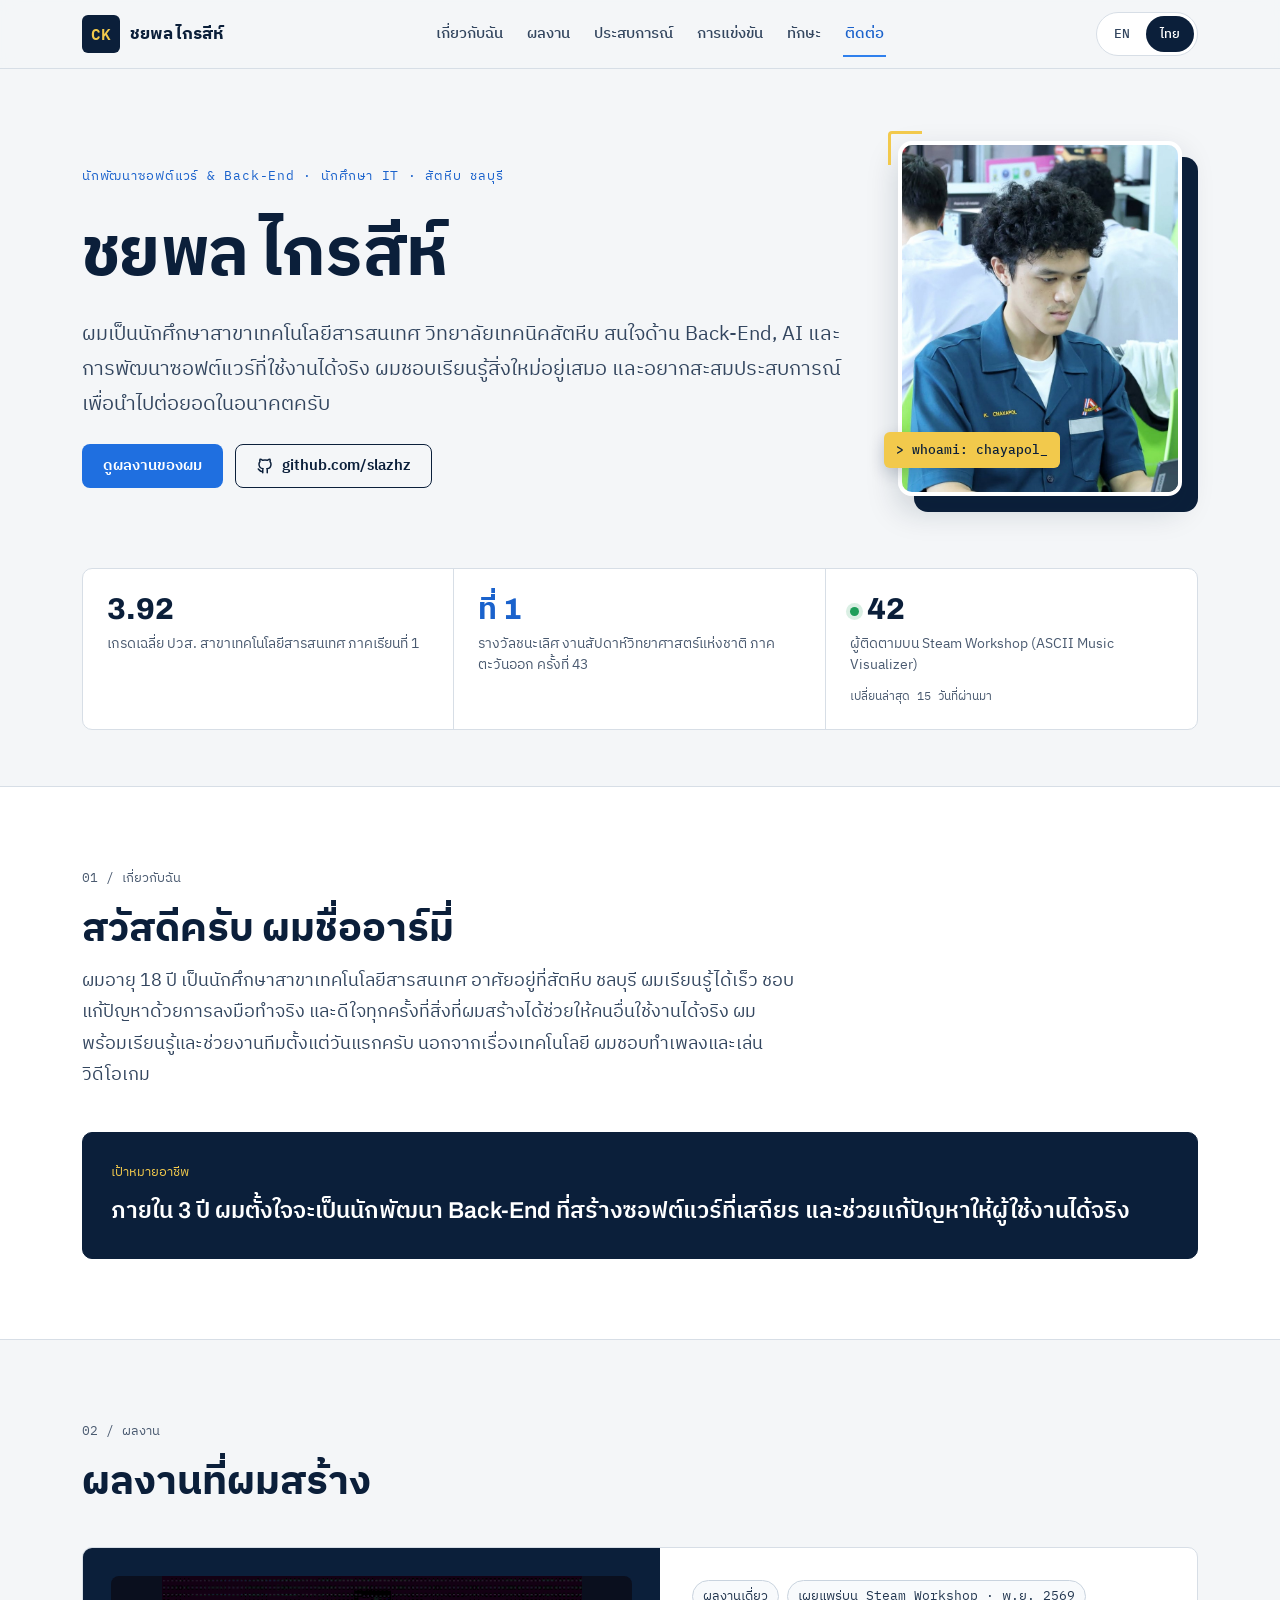
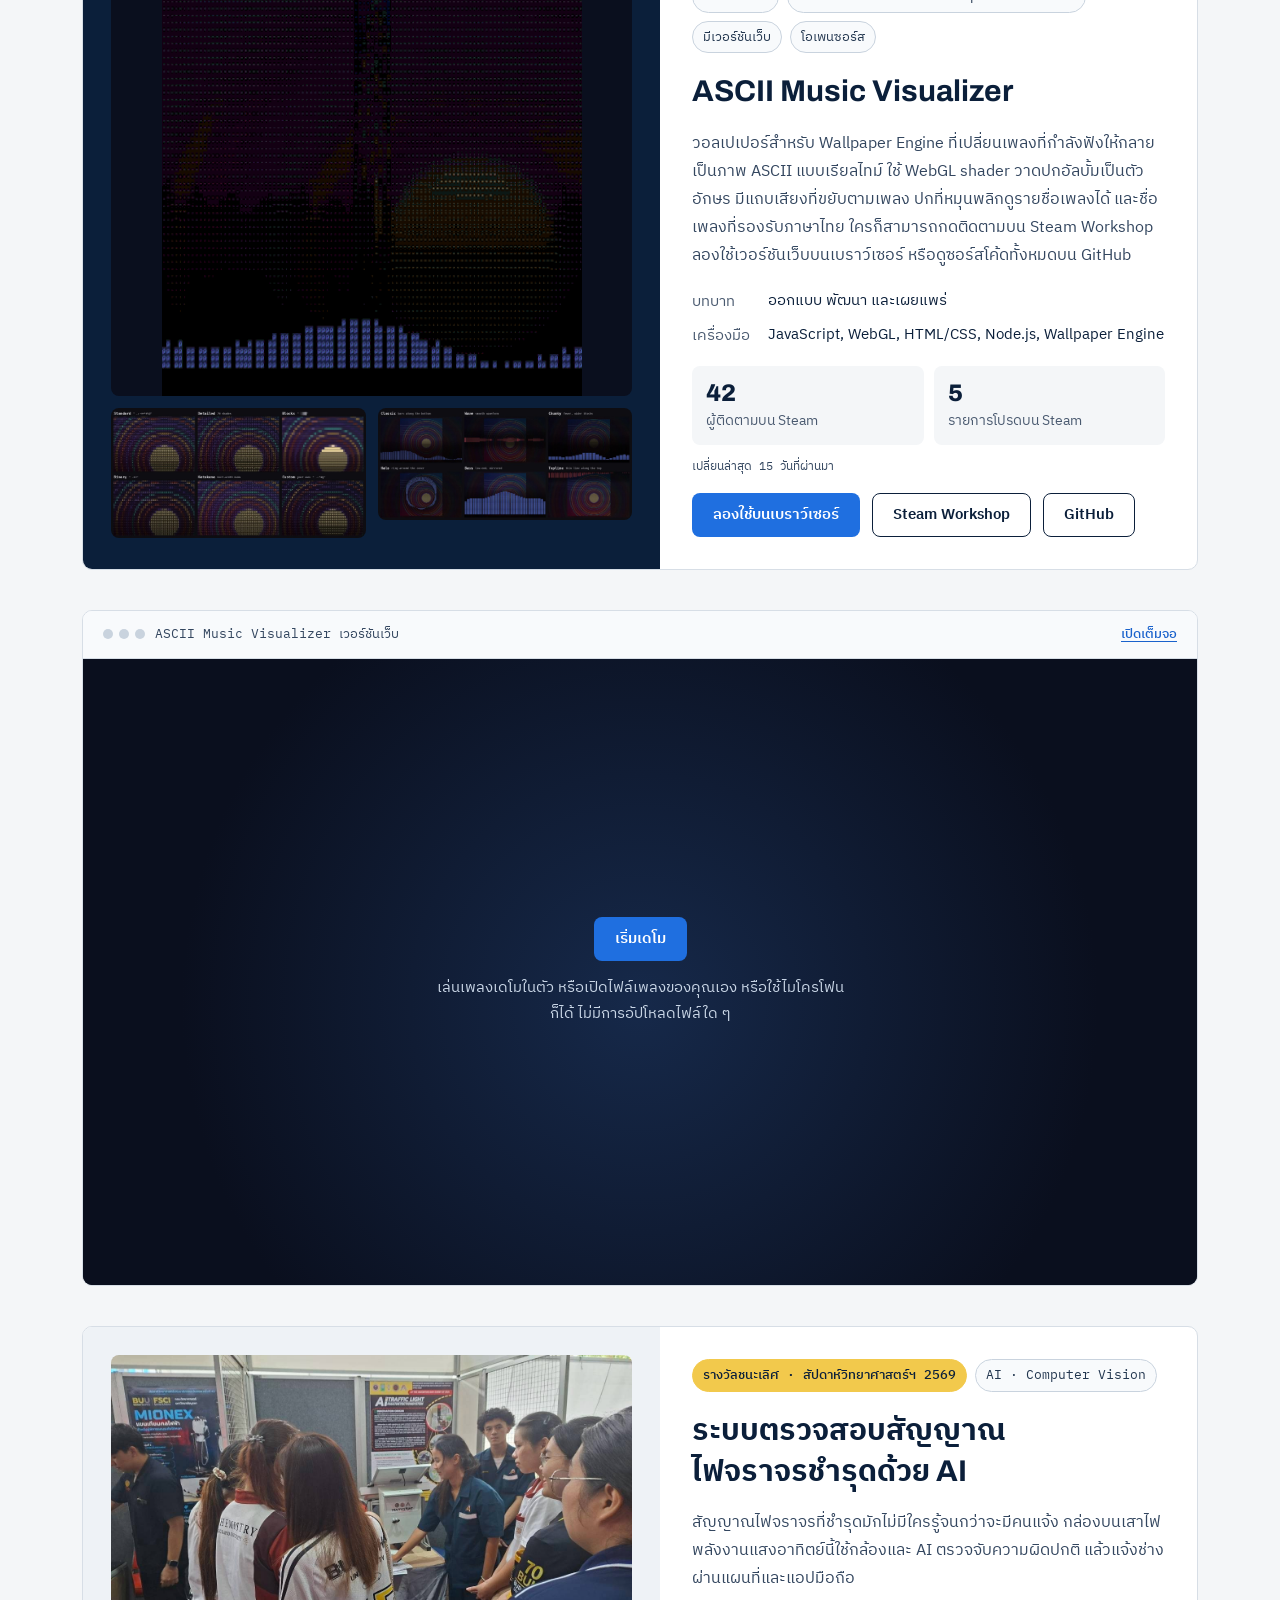
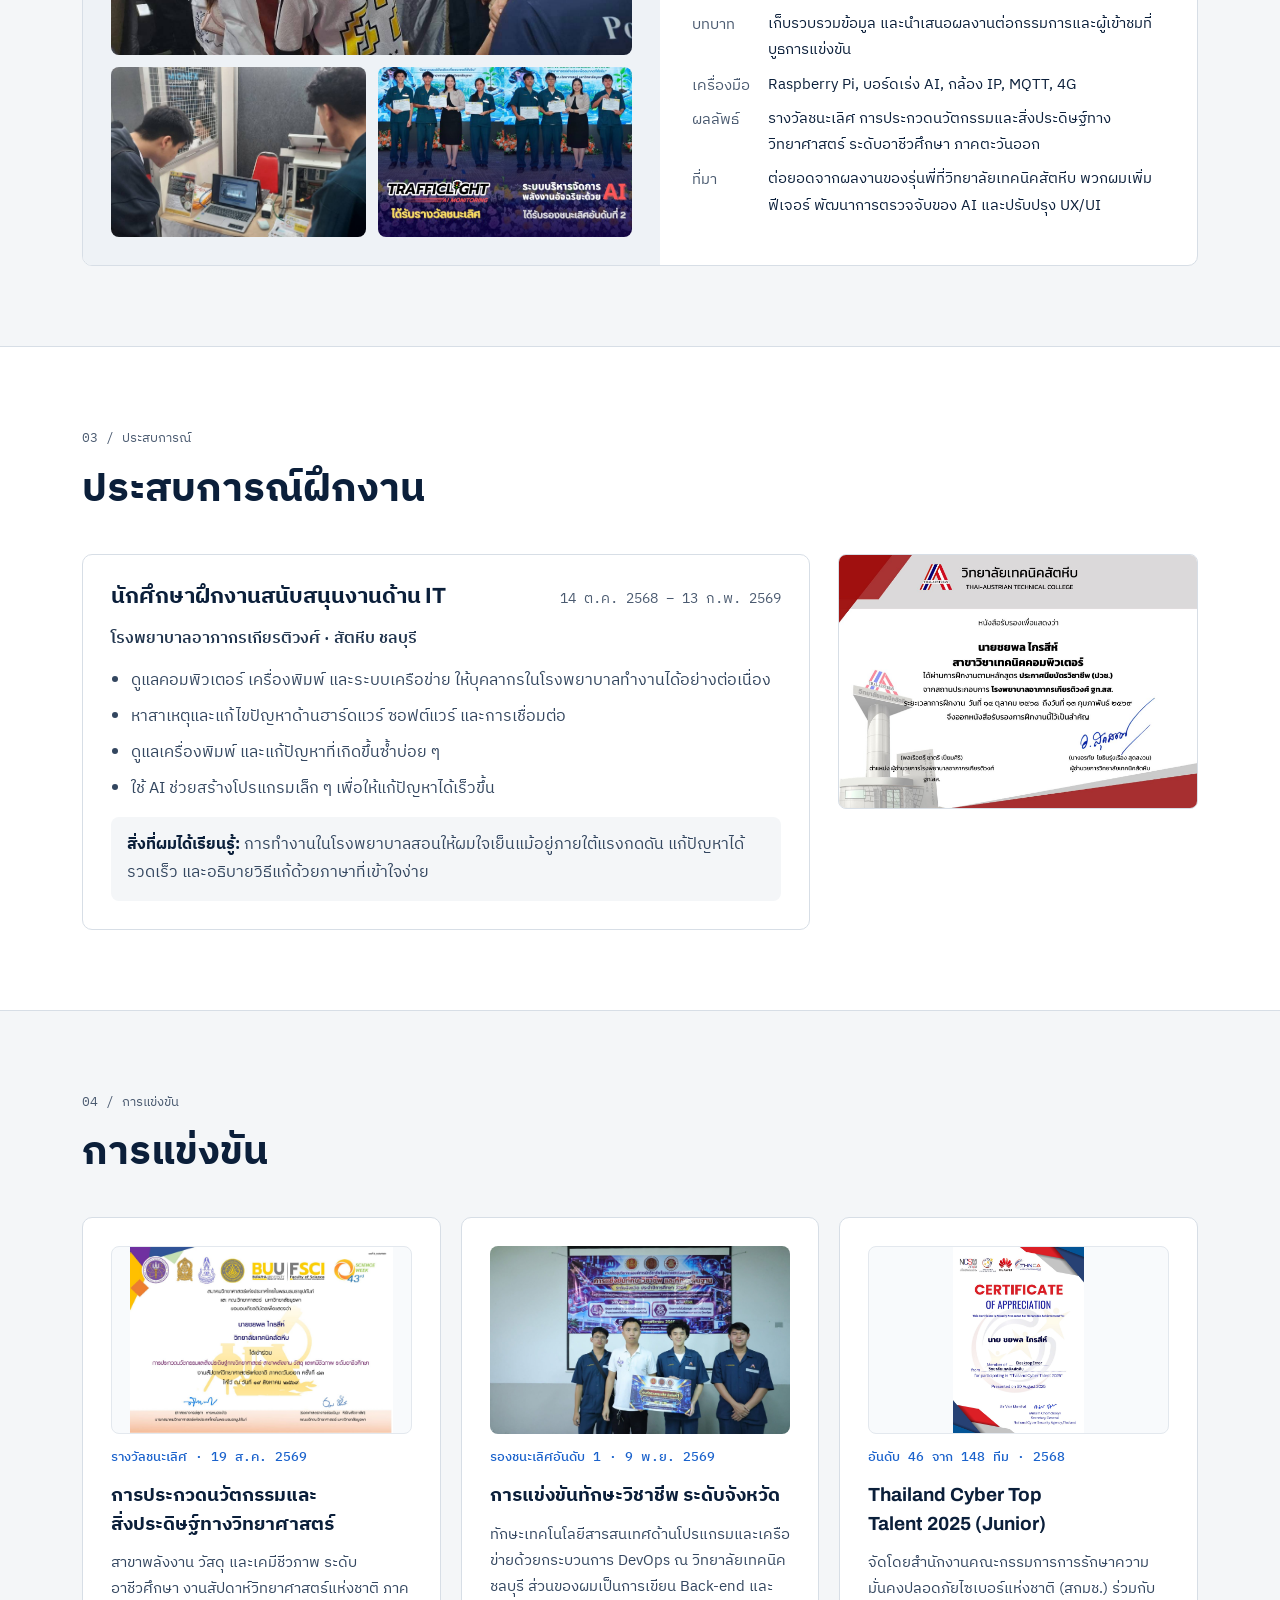
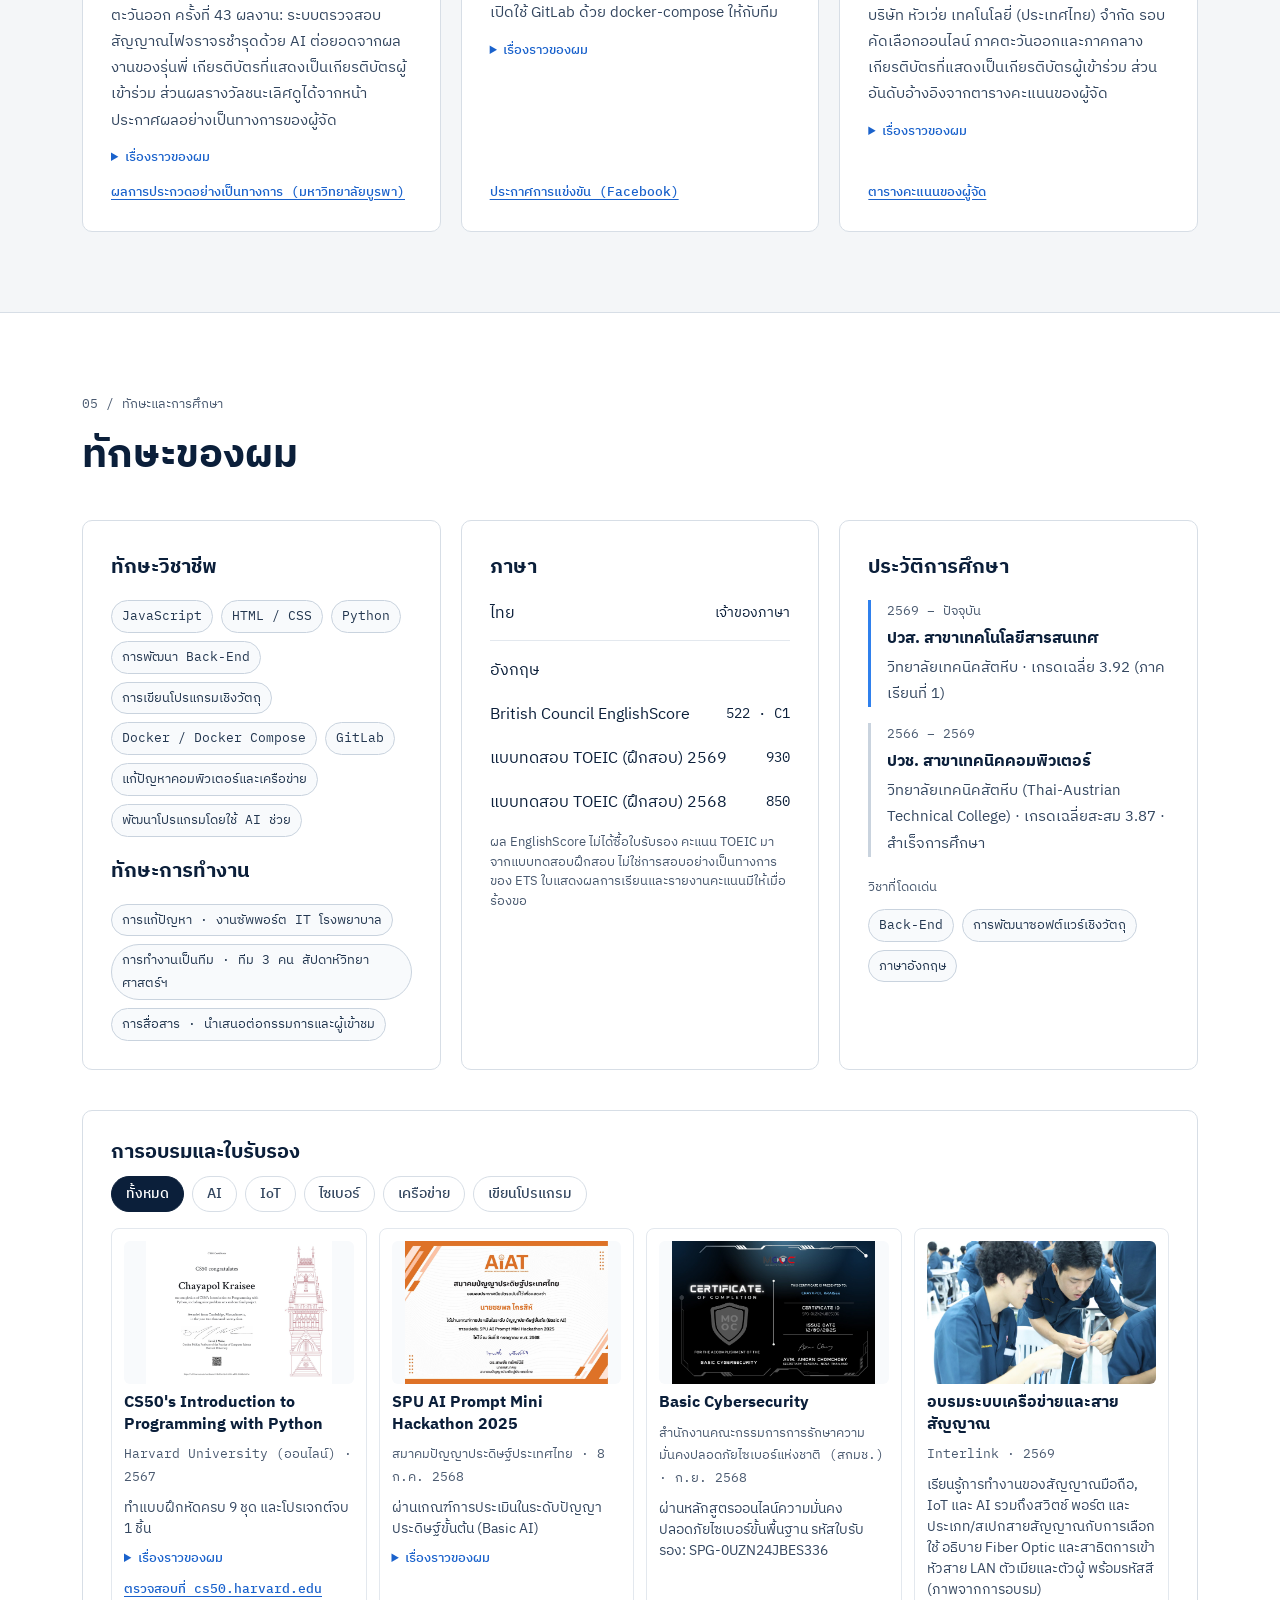
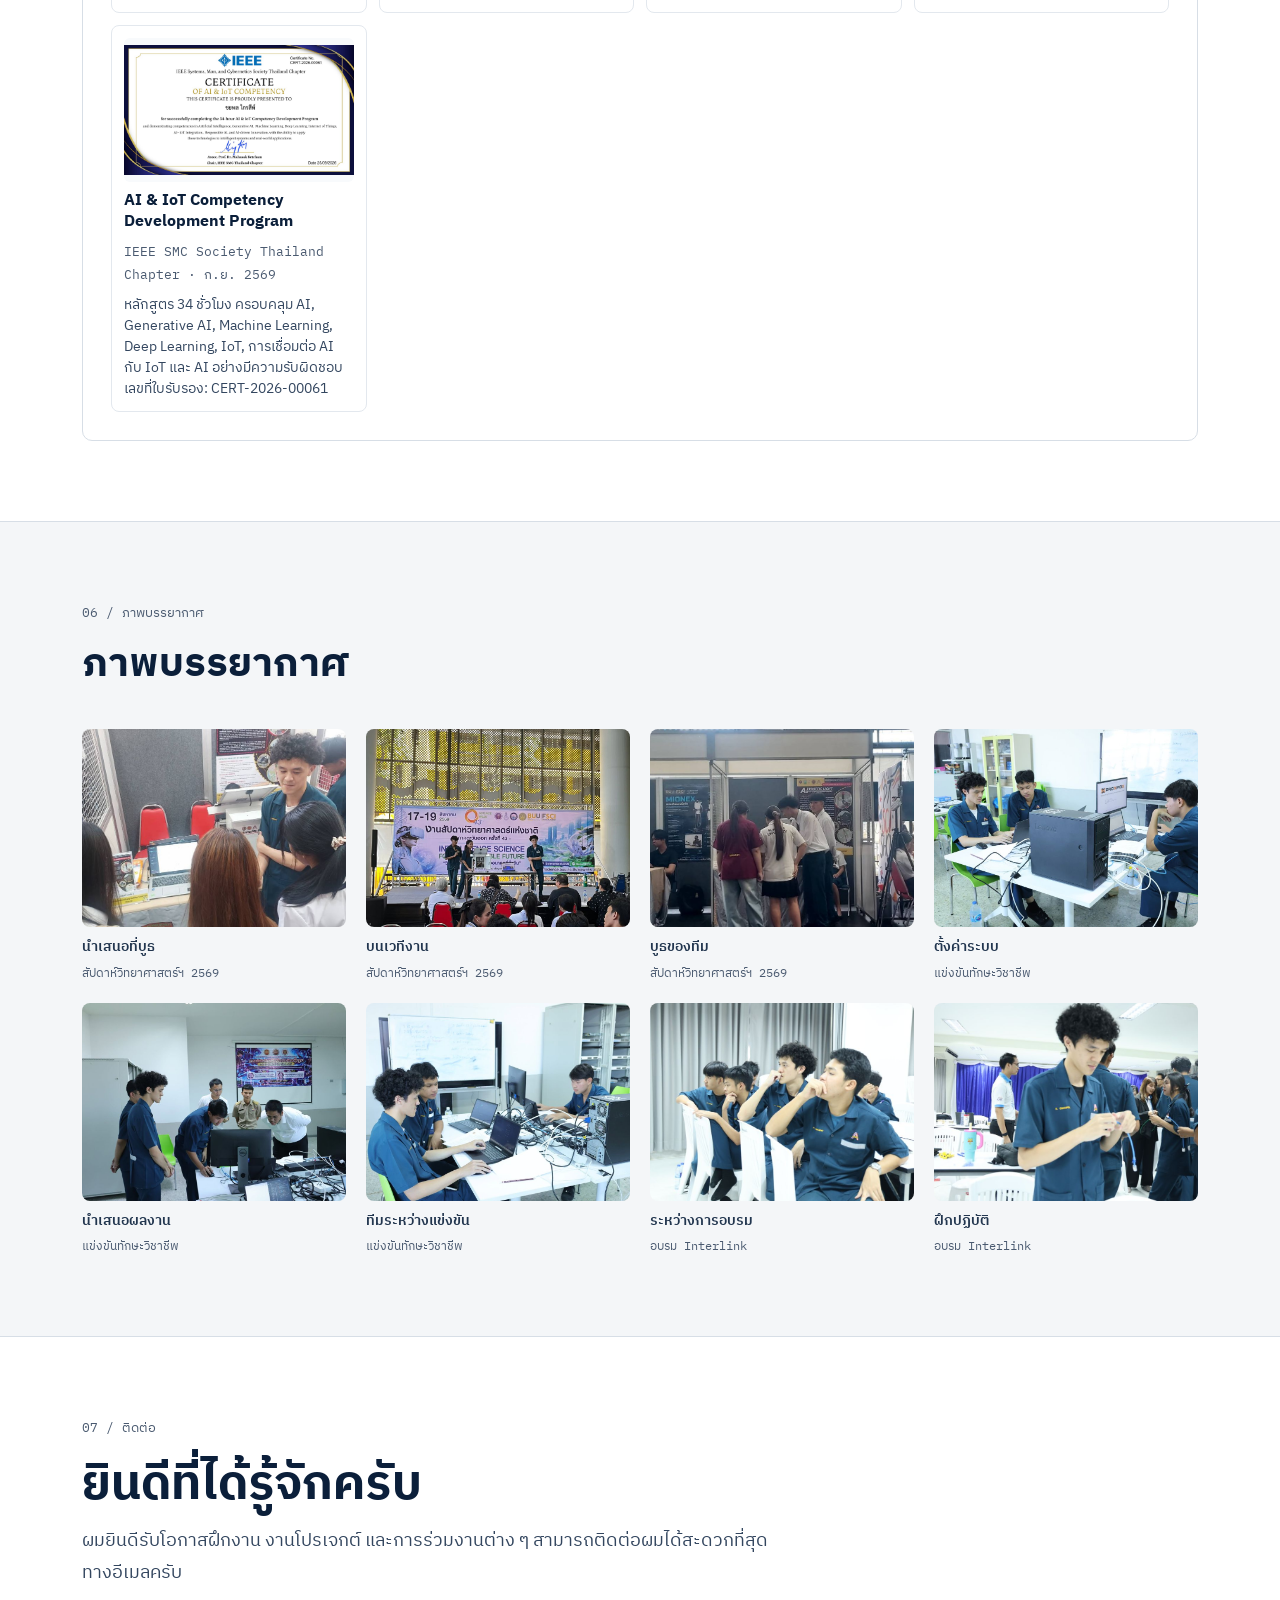
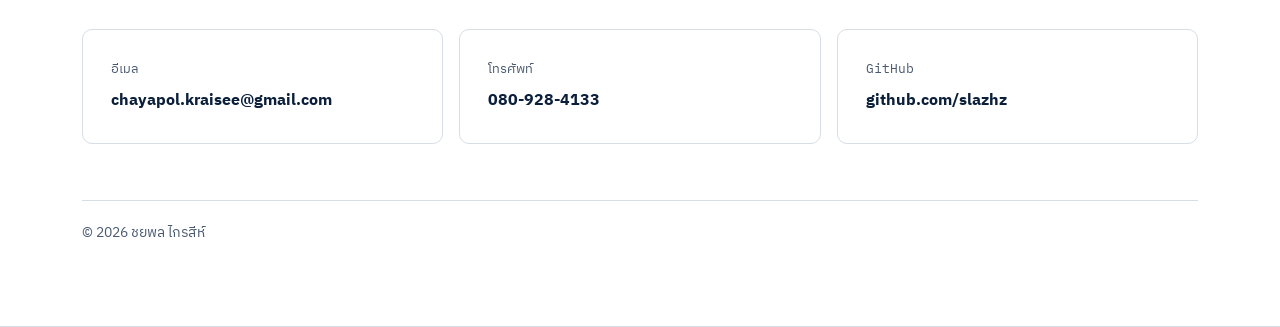
==== commit e57cede5: "content: personal stories as fold-outs, restored facts and disclosures - Thai personal notes (CS50, " ====
--- a/th/index.html
+++ b/th/index.html
@@ -168,6 +168,7 @@
           <dt>บทบาท</dt><dd>เก็บรวบรวมข้อมูล และนำเสนอผลงานต่อกรรมการและผู้เข้าชมที่บูธการแข่งขัน</dd>
           <dt>เครื่องมือ</dt><dd>Raspberry Pi, บอร์ดเร่ง AI, กล้อง IP, MQTT, 4G</dd>
           <dt>ผลลัพธ์</dt><dd>รางวัลชนะเลิศ การประกวดนวัตกรรมและสิ่งประดิษฐ์ทางวิทยาศาสตร์ ระดับอาชีวศึกษา ภาคตะวันออก</dd>
+          <dt>ที่มา</dt><dd>ต่อยอดจากผลงานของรุ่นพี่ที่วิทยาลัยเทคนิคสัตหีบ พวกผมเพิ่มฟีเจอร์ พัฒนาการตรวจจับของ AI และปรับปรุง UX/UI</dd>
         </dl>
       </div>
     </article>
@@ -213,14 +214,22 @@
         <img class="contain" src="../assets/img/cert-sciweek.jpg" width="1400" height="991" loading="lazy" decoding="async" alt="เกียรติบัตร งานสัปดาห์วิทยาศาสตร์แห่งชาติ ภาคตะวันออก ครั้งที่ 43">
         <span class="award-when">รางวัลชนะเลิศ · 19 ส.ค. 2569</span>
         <h3>การประกวดนวัตกรรมและสิ่งประดิษฐ์ทางวิทยาศาสตร์</h3>
-        <p>สาขาพลังงาน วัสดุ และเคมีชีวภาพ ระดับอาชีวศึกษา งานสัปดาห์วิทยาศาสตร์แห่งชาติ ภาคตะวันออก ครั้งที่ 43 ผลงาน: ระบบตรวจสอบสัญญาณไฟจราจรชำรุดด้วย AI เกียรติบัตรที่แสดงเป็นเกียรติบัตรผู้เข้าร่วม ส่วนผลรางวัลชนะเลิศดูได้จากหน้าประกาศผลอย่างเป็นทางการของผู้จัด</p>
+        <p>สาขาพลังงาน วัสดุ และเคมีชีวภาพ ระดับอาชีวศึกษา งานสัปดาห์วิทยาศาสตร์แห่งชาติ ภาคตะวันออก ครั้งที่ 43 ผลงาน: ระบบตรวจสอบสัญญาณไฟจราจรชำรุดด้วย AI ต่อยอดจากผลงานของรุ่นพี่ เกียรติบัตรที่แสดงเป็นเกียรติบัตรผู้เข้าร่วม ส่วนผลรางวัลชนะเลิศดูได้จากหน้าประกาศผลอย่างเป็นทางการของผู้จัด</p>
+        <details class="story">
+          <summary>เรื่องราวของผม</summary>
+          <p>ผลงานชิ้นนี้เป็นผลงานจากรุ่นก่อนๆ ของรุ่นพี่ที่วิทยาลัยเทคนิคสัตหีบ พวกผมได้ทำการปรับปรุงและต่อยอดจากผลงานของพี่ๆ ที่ได้ทำไว้แล้วเรียบร้อย มีเพียงแค่เพิ่มฟีเจอร์ พัฒนาการตรวจจับของ AI และปรับปรุง UX/UI</p>
+        </details>
         <a class="award-link" href="https://science.buu.ac.th/sciweek_comp/award.php?cgen=161" rel="noopener noreferrer">ผลการประกวดอย่างเป็นทางการ (มหาวิทยาลัยบูรพา)</a>
       </div>
       <div class="card award">
         <img class="cover" src="../assets/img/devops-award.jpg" width="1600" height="1066" loading="lazy" decoding="async" alt="ทีมรับรางวัลรองชนะเลิศอันดับ 1 การแข่งขันทักษะวิชาชีพ" style="object-position: center 60%">
         <span class="award-when">รองชนะเลิศอันดับ 1 · 9 พ.ย. 2569</span>
         <h3>การแข่งขันทักษะวิชาชีพ ระดับจังหวัด</h3>
-        <p>ทักษะเทคโนโลยีสารสนเทศด้านโปรแกรมและเครือข่ายด้วยกระบวนการ DevOps ณ วิทยาลัยเทคนิคชลบุรี ส่วนที่ผมรับผิดชอบ: พัฒนา Back-End และ Docker Compose สำหรับ GitLab ของทีม</p>
+        <p>ทักษะเทคโนโลยีสารสนเทศด้านโปรแกรมและเครือข่ายด้วยกระบวนการ DevOps ณ วิทยาลัยเทคนิคชลบุรี ส่วนของผมเป็นการเขียน Back-end และเปิดใช้ GitLab ด้วย docker-compose ให้กับทีม</p>
+        <details class="story">
+          <summary>เรื่องราวของผม</summary>
+          <p>การแข่งขันครั้งนี้ได้สอนผมหลายอย่างเกี่ยวกับการแบ่งหน้าที่และการทำงานเป็นทีม ก่อนหน้าการแข่งขัน ผมกับเพื่อนๆ ในทีมมีเวลา 1 เดือนในการฝึกซ้อม และการแข่งขันนี้เป็นการแข่งขันแบบ Offline ที่มีการแบ่งหน้าที่กัน</p>
+        </details>
         <a class="award-link" href="https://www.facebook.com/story.php?story_fbid=1732654875536759&amp;id=100063767881647" rel="noopener noreferrer">ประกาศการแข่งขัน (Facebook)</a>
       </div>
       <div class="card award">
@@ -228,6 +237,10 @@
         <span class="award-when">อันดับ 46 จาก 148 ทีม · 2568</span>
         <h3>Thailand Cyber Top Talent 2025 (Junior)</h3>
         <p>จัดโดยสำนักงานคณะกรรมการการรักษาความมั่นคงปลอดภัยไซเบอร์แห่งชาติ (สกมช.) ร่วมกับ บริษัท หัวเว่ย เทคโนโลยี่ (ประเทศไทย) จำกัด รอบคัดเลือกออนไลน์ ภาคตะวันออกและภาคกลาง เกียรติบัตรที่แสดงเป็นเกียรติบัตรผู้เข้าร่วม ส่วนอันดับอ้างอิงจากตารางคะแนนของผู้จัด</p>
+        <details class="story">
+          <summary>เรื่องราวของผม</summary>
+          <p>ในรายการแข่งขันนี้ได้ให้ความรู้แก่ผมในเรื่องการทำงานเป็นทีมและ Cybersecurity คร่าวๆ เป็นการแข่งขัน CTF ที่มีหมวดหมู่ต่างๆ ซึ่งผมกับเพื่อนทั้งหมด 3 คนในทีมก็แบ่งหน้าที่กัน ผมทำส่วน Reverse Engineering กับ Forensics</p>
+        </details>
         <a class="award-link" href="https://member.ctfad.live/index/Tournament_List_View.html?scode=BWFHQDZYNH&amp;t=Thailand+Cyber+Top+Talent+2025+-+JUNIOR" rel="noopener noreferrer">ตารางคะแนนของผู้จัด</a>
       </div>
       <!-- END:competitions -->
@@ -285,6 +298,10 @@
           <strong>CS50's Introduction to Programming with Python</strong>
           <span class="mono">Harvard University (ออนไลน์) · 2567</span>
           <span>ทำแบบฝึกหัดครบ 9 ชุด และโปรเจกต์จบ 1 ชิ้น</span>
+          <details class="story">
+            <summary>เรื่องราวของผม</summary>
+            <p>เป็นก้าวแรกของผมที่ดึงผมให้มีความสนใจด้านโปรแกรมมิ่งและทำให้ผมเข้าใจพื้นฐานของการคิดอย่างมีระบบ</p>
+          </details>
           <a class="award-link" href="https://cs50.harvard.edu/certificates/23bdf2c6-bb30-42b3-ad90-2068db36b7ac" rel="noopener noreferrer">ตรวจสอบที่ cs50.harvard.edu</a>
         </div>
         <div class="training" data-tags="ai">
@@ -292,6 +309,10 @@
           <strong>SPU AI Prompt Mini Hackathon 2025</strong>
           <span class="mono">สมาคมปัญญาประดิษฐ์ประเทศไทย · 8 ก.ค. 2568</span>
           <span>ผ่านเกณฑ์การประเมินในระดับปัญญาประดิษฐ์ขั้นต้น (Basic AI)</span>
+          <details class="story">
+            <summary>เรื่องราวของผม</summary>
+            <p>เป็นการแข่งขันเล็กๆ ที่ผมกับเพื่อน 3 คนรวมตัวกันไปแข่งเองที่กรุงเทพฯ ภายในงานจะอบรมวิธีการ Prompt AI หลังจากนั้นจะให้บททดสอบมาใน Kaggle และผมกับเพื่อนก็ช่วยกันแก้ไขปัญหา</p>
+          </details>
         </div>
         <div class="training" data-tags="cyber">
           <img class="contain" src="../assets/img/cert-ncsa.jpg" width="1400" height="990" loading="lazy" decoding="async" alt="ใบรับรองหลักสูตร Basic Cybersecurity จาก สกมช.">
--- a/assets/css/style.css
+++ b/assets/css/style.css
@@ -258,6 +258,8 @@
 html[lang="th"] .award h3 { line-height: 1.5; }
 .award p { margin: 0; font-size: 15px; color: var(--text-2); }
 .award-link { font-family: var(--font-mono); font-size: 13px; font-weight: 500; margin-top: auto; }
+.story summary { cursor: pointer; font-family: var(--font-mono); font-size: 13px; font-weight: 500; color: var(--blue-ink); }
+.story p, .award .story p { margin: 8px 0 0; font-size: 14px; line-height: 1.5; color: var(--text-2); }
 
 /* ---------- Skills ---------- */
 .skills { display: grid; grid-template-columns: repeat(auto-fit, minmax(320px, 1fr)); gap: 20px; }
